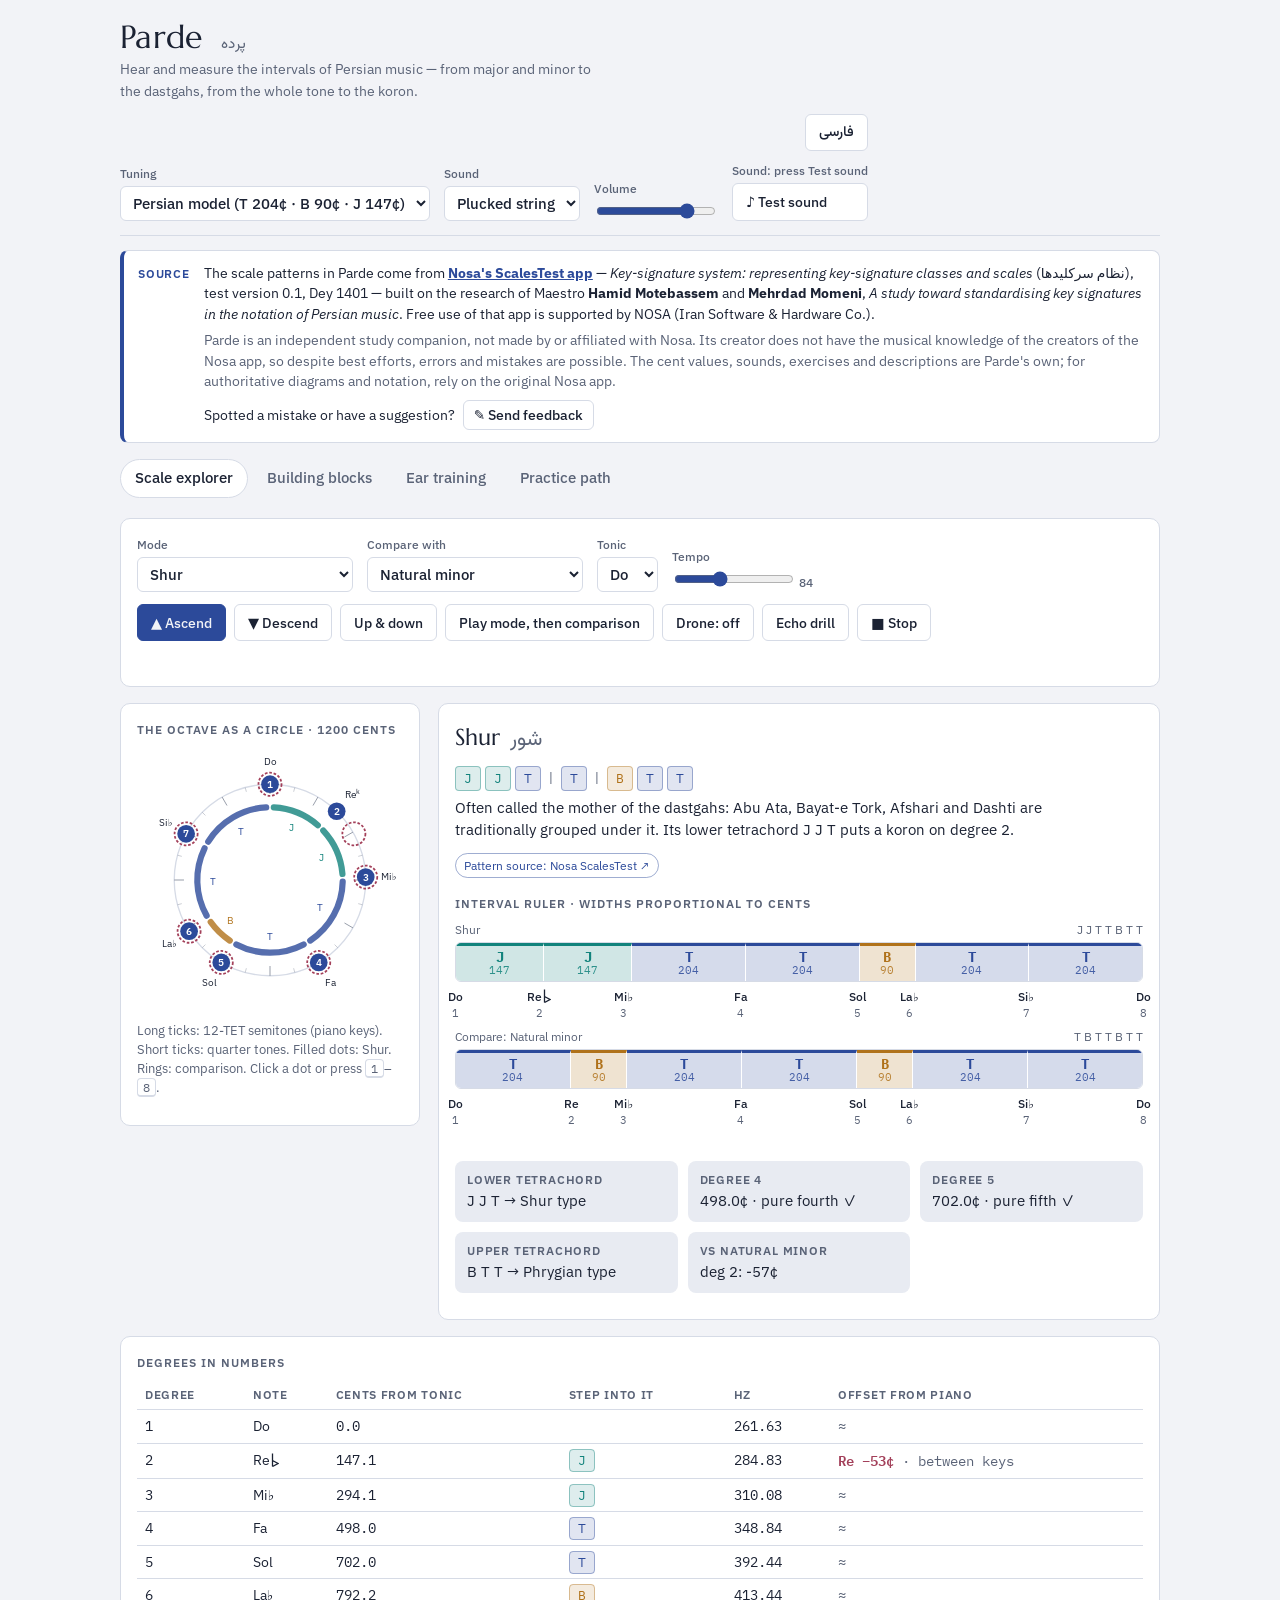
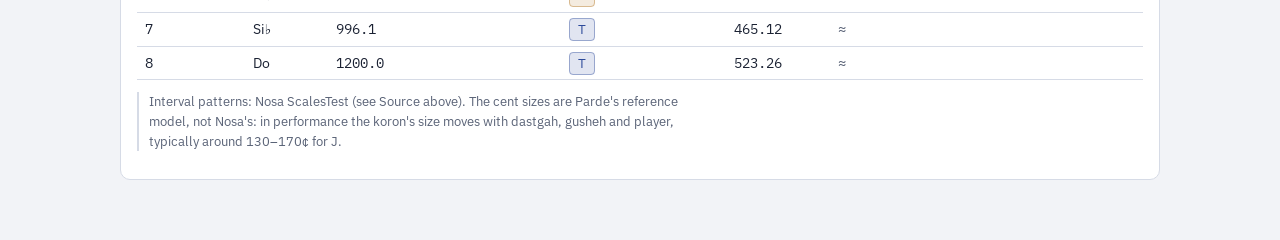
==== index.html @ ee7dc76a "Add files via upload first commit" ====
<!doctype html>
<html lang="en">
<head>
<meta charset="utf-8">
<meta name="viewport" content="width=device-width, initial-scale=1, viewport-fit=cover">
<title>Parde</title>
<meta name="description" content="Parde (پرده) — hear and measure the intervals of Persian music. Scale patterns after Nosa's ScalesTest app (music.nosa.com/ScalesTest), based on the research of Maestro Hamid Motebassem and Mehrdad Momeni.">
<link rel="icon" href="data:image/svg+xml,%3Csvg xmlns='http://www.w3.org/2000/svg' viewBox='0 0 32 32'%3E%3Crect width='32' height='32' rx='7' fill='%232c4a9a'/%3E%3Cpath d='M9 7v18M9 15l12 5-12 5' fill='none' stroke='white' stroke-width='2.4' stroke-linejoin='round'/%3E%3C/svg%3E">
<link rel="preconnect" href="https://fonts.googleapis.com">
<link rel="stylesheet" href="https://fonts.googleapis.com/css2?family=Marcellus&family=IBM+Plex+Sans:wght@400;500;600&family=IBM+Plex+Mono:wght@400;500&family=Vazirmatn:wght@400;600&display=swap">
<style>
:root{color-scheme:light;padding-top:env(safe-area-inset-top,0px);padding-bottom:env(safe-area-inset-bottom,0px)}
body{margin:0}
img{max-width:100%}
[hidden]{display:none!important}
</style>
</head>
<body>
<style>
:root{
  --bg:#f2f3f7; --surface:#ffffff; --sunk:#e8ebf2; --ink:#1b2233; --muted:#5a6377; --line:#d6dbe6;
  --T:#2c4a9a; --B:#b0721a; --J:#12837c; --S:#a3405a; --H:#6a4a9c;
  --accent:#2c4a9a; --good:#1f7a4a; --bad:#b3382f;
  --tint:.14;
  --display:"Marcellus", "Palatino Linotype", Georgia, serif;
  --body:"IBM Plex Sans", system-ui, -apple-system, "Segoe UI", sans-serif;
  --mono:"IBM Plex Mono", ui-monospace, Menlo, monospace;
  --fa:"Vazirmatn", "Geeza Pro", Tahoma, sans-serif;
}
@media (prefers-color-scheme: dark){
  :root:not([data-theme="light"]){
    color-scheme:dark;
    --bg:#0e121a; --surface:#161b26; --sunk:#1d2330; --ink:#e6e9f0; --muted:#98a1b4; --line:#2a3142;
    --T:#8ca6f2; --B:#e3aa4f; --J:#4cc4b9; --S:#e7849c; --H:#b095e6;
    --accent:#8ca6f2; --good:#5fc98c; --bad:#ef7a70; --tint:.2;
  }
}
:root[data-theme="dark"]{
  color-scheme:dark;
  --bg:#0e121a; --surface:#161b26; --sunk:#1d2330; --ink:#e6e9f0; --muted:#98a1b4; --line:#2a3142;
  --T:#8ca6f2; --B:#e3aa4f; --J:#4cc4b9; --S:#e7849c; --H:#b095e6;
  --accent:#8ca6f2; --good:#5fc98c; --bad:#ef7a70; --tint:.2;
}
*{box-sizing:border-box}
body{background:var(--bg);color:var(--ink);font-family:var(--body);font-size:15px;line-height:1.5}
.wrap{max-width:1080px;margin:0 auto;padding-inline:20px;padding-block:20px 60px}
header.top{display:flex;flex-wrap:wrap;align-items:flex-end;justify-content:space-between;gap:12px;padding-bottom:14px;border-bottom:1px solid var(--line)}
.brand h1{font-family:var(--display);font-weight:400;font-size:2rem;margin:0;letter-spacing:.01em;line-height:1.1}
.brand .fa{font-family:var(--fa);color:var(--muted);font-size:.95rem;margin-inline-start:.5rem}
.brand p{margin:.2rem 0 0;color:var(--muted);font-size:.9rem;max-width:60ch}
nav.tabs{display:flex;flex-wrap:wrap;gap:4px;margin-top:16px}
nav.tabs button{font:inherit;font-weight:500;background:none;border:1px solid transparent;color:var(--muted);padding:7px 14px;border-radius:999px;cursor:pointer}
nav.tabs button[aria-selected="true"]{background:var(--surface);border-color:var(--line);color:var(--ink)}
nav.tabs button:hover{color:var(--ink)}
button:focus-visible,select:focus-visible,input:focus-visible{outline:2px solid var(--accent);outline-offset:2px}
section.panel{margin-top:20px}
h2{font-family:var(--display);font-weight:400;font-size:1.45rem;margin:0 0 .3rem;text-wrap:balance}
h3{font-size:.78rem;text-transform:uppercase;letter-spacing:.08em;color:var(--muted);margin:0 0 .5rem;font-weight:600}
p{margin:.3rem 0 .7rem;max-width:68ch}
.muted{color:var(--muted)}
.box{background:var(--surface);border:1px solid var(--line);border-radius:10px;padding:16px}
.controls{display:flex;flex-wrap:wrap;gap:10px 14px;align-items:flex-end}
.field{display:flex;flex-direction:column;gap:3px;font-size:.78rem;color:var(--muted);font-weight:500}
select,input[type=number]{font:inherit;font-size:.92rem;color:var(--ink);background:var(--surface);border:1px solid var(--line);border-radius:6px;padding:6px 8px;min-width:0}
input[type=range]{accent-color:var(--accent);width:120px}
.btn{font:inherit;font-size:.9rem;font-weight:500;padding:7px 13px;border-radius:6px;border:1px solid var(--line);background:var(--surface);color:var(--ink);cursor:pointer;display:inline-flex;align-items:center;gap:6px}
.btn:hover{border-color:var(--accent)}
.btn.primary{background:var(--accent);border-color:var(--accent);color:var(--bg)}
.btn.on{background:var(--sunk);border-color:var(--accent)}
.btnrow{display:flex;flex-wrap:wrap;gap:8px}
.grid2{display:grid;grid-template-columns:minmax(0,300px) minmax(0,1fr);gap:18px;align-items:start}
@media (max-width:760px){.grid2{grid-template-columns:1fr}}
.mode-title{display:flex;flex-wrap:wrap;align-items:baseline;gap:10px}
.mode-title .fa{font-family:var(--fa);font-size:1.3rem;color:var(--muted)}
.chips{display:flex;flex-wrap:wrap;gap:4px;margin:6px 0}
.chip{font-family:var(--mono);font-size:.8rem;padding:2px 8px;border-radius:4px;color:var(--c);background:color-mix(in srgb,var(--c) calc(var(--tint)*100%),transparent);border:1px solid color-mix(in srgb,var(--c) 40%,transparent)}
.chip.sep{--c:var(--muted);background:none;border:none;padding:2px 2px}
/* ruler */
.ruler{position:relative;margin:8px 0 46px}
.ruler .lab{font-size:.75rem;color:var(--muted);margin-bottom:3px;display:flex;justify-content:space-between;gap:8px}
.ruler .bar{display:flex;height:40px;border-radius:6px;overflow:hidden;border:1px solid var(--line)}
.seg{--c:var(--T);display:flex;flex-direction:column;align-items:center;justify-content:center;border-right:1px solid var(--surface);background:color-mix(in srgb,var(--c) calc(var(--tint)*100% + 6%),var(--surface));color:var(--c);cursor:pointer;min-width:0;font-family:var(--mono);line-height:1.1;border-top:3px solid var(--c)}
.seg:last-child{border-right:none}
.seg b{font-size:.85rem}
.seg small{font-size:.66rem;opacity:.85}
.seg:hover{filter:brightness(1.08)}
.ticks{position:absolute;left:0;right:0;top:0;height:40px}
.tick{position:absolute;top:0;transform:translateX(-50%);text-align:center;font-size:.72rem;white-space:nowrap;cursor:pointer}
.tick .n{font-family:var(--mono);color:var(--muted);font-size:.68rem;display:block}
.tick .nm{font-weight:500}
.tick.hot .nm{color:var(--accent)}
.diffmark{position:absolute;top:-4px;height:calc(100% + 8px);border-left:2px dashed var(--S)}
/* wheel */
svg.wheel{width:100%;max-width:300px;height:auto;display:block;margin:auto}
svg.wheel text{font-family:var(--body)}
.dot{cursor:pointer}
.dot.hot circle{stroke:var(--ink);stroke-width:3}
/* table */
.tbl{overflow-x:auto}
table{border-collapse:collapse;width:100%;font-size:.86rem}
th,td{text-align:left;padding:6px 8px;border-bottom:1px solid var(--line);white-space:nowrap}
th{font-size:.72rem;text-transform:uppercase;letter-spacing:.06em;color:var(--muted);font-weight:600}
td.num{font-family:var(--mono);font-variant-numeric:tabular-nums}
.dev-big{color:var(--S);font-weight:600}
.acc{display:inline-block;vertical-align:-2px;margin-left:1px}
.facts{display:grid;grid-template-columns:repeat(auto-fit,minmax(170px,1fr));gap:10px;margin:10px 0}
.fact{background:var(--sunk);border-radius:8px;padding:10px 12px}
.fact .k{font-size:.72rem;text-transform:uppercase;letter-spacing:.07em;color:var(--muted);font-weight:600}
.fact .v{font-size:.92rem;margin-top:2px}
.note{font-size:.82rem;color:var(--muted);border-left:2px solid var(--line);padding-left:10px;margin-top:12px}
.stack{display:flex;flex-direction:column;gap:16px}
/* intervals */
.ivgrid{display:grid;grid-template-columns:repeat(auto-fit,minmax(190px,1fr));gap:12px}
.iv{--c:var(--T);background:var(--surface);border:1px solid var(--line);border-top:4px solid var(--c);border-radius:8px;padding:12px 14px;display:flex;flex-direction:column;gap:4px}
.iv .sym{font-family:var(--display);font-size:2rem;color:var(--c);line-height:1}
.iv .nm{font-weight:600}
.iv .fa{font-family:var(--fa);color:var(--muted)}
.iv .num{font-family:var(--mono);font-size:.82rem;color:var(--muted)}
.formula{font-family:var(--mono);background:var(--sunk);padding:10px 12px;border-radius:6px;overflow-x:auto;font-size:.88rem}
/* quiz */
.qtypes{display:flex;flex-wrap:wrap;gap:6px}
.qarea{margin-top:14px;display:flex;flex-direction:column;gap:12px}
.answers{display:flex;flex-wrap:wrap;gap:8px}
.answers .btn{min-width:88px;justify-content:center}
.answers .btn.right{background:color-mix(in srgb,var(--good) 20%,var(--surface));border-color:var(--good)}
.answers .btn.wrong{background:color-mix(in srgb,var(--bad) 18%,var(--surface));border-color:var(--bad)}
.fb{min-height:1.5em;font-weight:500}
.fb.good{color:var(--good)} .fb.bad{color:var(--bad)}
.score{display:flex;gap:18px;font-family:var(--mono);font-size:.85rem;color:var(--muted);flex-wrap:wrap}
.score b{color:var(--ink)}
.turn{font-weight:600;color:var(--accent)}
@keyframes pulse{0%,100%{opacity:1}50%{opacity:.35}}
.turn.live{animation:pulse 1s infinite}
@media (prefers-reduced-motion:reduce){.turn.live{animation:none}}
/* plan */
.stage{display:grid;grid-template-columns:auto 1fr;gap:12px;padding:14px 0;border-bottom:1px solid var(--line)}
.stage:last-child{border-bottom:none}
.stage .no{font-family:var(--display);font-size:1.6rem;color:var(--accent);width:2ch;text-align:center}
.stage h4{margin:0 0 4px;font-size:1rem}
.stage ul{margin:4px 0 0;padding-left:18px}
.stage li{margin:2px 0}
label.chk{display:flex;gap:8px;align-items:flex-start;cursor:pointer}
label.chk input{margin-top:4px;accent-color:var(--accent)}
.routine{display:grid;grid-template-columns:repeat(auto-fit,minmax(200px,1fr));gap:10px}
.rstep{background:var(--sunk);border-radius:8px;padding:12px}
.rstep .t{font-family:var(--mono);font-size:.8rem;color:var(--accent)}
#aStat[data-s="live"]{color:var(--good)}#aStat[data-s="blocked"]{color:var(--bad)}
kbd{font-family:var(--mono);font-size:.78rem;border:1px solid var(--line);border-bottom-width:2px;border-radius:4px;padding:0 5px;background:var(--surface)}
/* bilingual + credit */
.wrap[dir="rtl"]{font-family:var(--fa)}
.wrap[dir="rtl"] *{letter-spacing:0 !important}
.wrap[dir="rtl"] h1,.wrap[dir="rtl"] h2,.wrap[dir="rtl"] .stage .no{font-family:var(--fa);font-weight:600}
.wrap[dir="rtl"] h3,.wrap[dir="rtl"] th,.wrap[dir="rtl"] .fact .k{text-transform:none;font-size:.85rem}
.ltr{direction:ltr;unicode-bidi:isolate}
.wrap[dir="rtl"] .score,.wrap[dir="rtl"] .rstep .t{font-family:var(--fa)}
th,td{text-align:start}
.note{border-left:none;border-inline-start:2px solid var(--line);padding-left:0;padding-inline-start:10px}
.topright{display:flex;flex-direction:column;align-items:flex-end;gap:10px}
.wrap[dir="rtl"] .topright{align-items:flex-start}
.langbtn{font-family:var(--fa)}
.wrap[dir="rtl"] .langbtn{font-family:var(--body)}
a{color:var(--accent)}
.credit{margin-top:14px;display:grid;grid-template-columns:auto 1fr;gap:4px 14px;align-items:start;background:var(--surface);border:1px solid var(--line);border-inline-start:4px solid var(--accent);border-radius:8px;padding:12px 14px;font-size:.86rem}
.credit .lbl{font-size:.72rem;font-weight:600;text-transform:uppercase;letter-spacing:.07em;color:var(--accent);padding-top:2px}
.credit p{margin:0 0 .35rem;max-width:none}
.credit p:last-child{margin-bottom:0}
@media (max-width:600px){.credit{grid-template-columns:1fr}}
.fbrow{display:flex;flex-wrap:wrap;align-items:center;gap:8px;margin-top:.5rem!important}
.fbrow .btn{padding:4px 10px;font-size:.85rem}
.srcbadge{display:inline-flex;gap:6px;align-items:center;font-size:.78rem;padding:2px 8px;border-radius:999px;border:1px solid var(--line);color:var(--muted);text-decoration:none}
a.srcbadge{color:var(--accent);border-color:color-mix(in srgb,var(--accent) 45%,transparent)}
</style>

<div class="wrap" id="app" dir="ltr" lang="en">
  <header class="top">
    <div class="brand">
      <h1 id="h1"></h1>
      <p data-i18n="sub"></p>
    </div>
    <div class="topright">
      <button class="btn langbtn" id="langBtn" type="button"></button>
      <div class="controls" aria-label="Sound settings">
        <label class="field"><span data-i18n="tuning"></span>
          <select id="tuning"><option value="pyth" data-i18n="tun_pyth"></option><option value="q" data-i18n="tun_q"></option></select>
        </label>
        <label class="field"><span data-i18n="sound"></span>
          <select id="timbre"><option value="pluck" data-i18n="pluck"></option><option value="sine" data-i18n="sine"></option></select>
        </label>
        <label class="field"><span data-i18n="volume"></span> <input type="range" id="vol" min="0" max="1" step="0.05" value="0.8"></label>
        <div class="field"><span id="aStat" data-s="unknown"></span><button class="btn" id="aTest" data-i18n="test"></button></div>
      </div>
    </div>
  </header>

  <aside class="credit" id="credit" aria-labelledby="creditLbl">
    <div class="lbl" id="creditLbl" data-i18n="credit_lbl"></div>
    <div data-i18n="credit_body"></div>
  </aside>

  <nav class="tabs" role="tablist">
    <button role="tab" data-tab="explore" aria-selected="true" data-i18n="tab_explore"></button>
    <button role="tab" data-tab="intervals" aria-selected="false" data-i18n="tab_intervals"></button>
    <button role="tab" data-tab="ear" aria-selected="false" data-i18n="tab_ear"></button>
    <button role="tab" data-tab="plan" aria-selected="false" data-i18n="tab_plan"></button>
  </nav>

  <!-- EXPLORER -->
  <section class="panel" id="tab-explore">
    <div class="box">
      <div class="controls">
        <label class="field"><span data-i18n="mode"></span> <select id="mode"></select></label>
        <label class="field"><span data-i18n="cmp"></span> <select id="cmp"></select></label>
        <label class="field"><span data-i18n="tonic"></span> <select id="tonic"></select></label>
        <label class="field"><span data-i18n="tempo"></span> <span><input type="range" id="bpm" min="40" max="160" value="84"> <span id="bpmv" class="muted">84</span></span></label>
      </div>
      <div class="btnrow" style="margin-top:12px">
        <button class="btn primary" id="pUp" data-i18n="up"></button>
        <button class="btn" id="pDown" data-i18n="down"></button>
        <button class="btn" id="pBoth" data-i18n="both"></button>
        <button class="btn" id="pCmp" data-i18n="pcmp"></button>
        <button class="btn" id="pDrone" aria-pressed="false"></button>
        <button class="btn" id="pEcho" data-i18n="echo"></button>
        <button class="btn" id="pStop" data-i18n="stop"></button>
      </div>
      <div id="echoStatus" class="muted" style="margin-top:8px;min-height:1.4em"></div>
    </div>

    <div class="grid2" style="margin-top:16px">
      <div class="box">
        <h3 data-i18n="wheel_h"></h3>
        <div id="wheel" class="ltr"></div>
        <p class="muted" style="font-size:.8rem;margin-top:8px" id="wheelNote"></p>
      </div>
      <div class="box stack">
        <div>
          <div class="mode-title"><h2 id="mName"></h2><span class="fa" id="mFa"></span></div>
          <div class="chips ltr" id="mChips"></div>
          <p id="mDesc"></p>
          <div id="mSrc"></div>
        </div>
        <div>
          <h3 data-i18n="ruler_h"></h3>
          <div id="rulers" class="ltr"></div>
        </div>
        <div class="facts" id="facts"></div>
      </div>
    </div>

    <div class="box" style="margin-top:16px">
      <h3 data-i18n="deg_h"></h3>
      <div class="tbl"><table id="dtable"></table></div>
      <p class="note" data-i18n="model_note"></p>
    </div>
  </section>

  <!-- INTERVALS -->
  <section class="panel" id="tab-intervals" hidden>
    <div class="stack">
      <div class="box">
        <h2 data-i18n="iv_h2"></h2>
        <p data-i18n="iv_p"></p>
        <div class="ivgrid" id="ivgrid"></div>
      </div>
      <div class="box">
        <h2 data-i18n="cents_h2"></h2>
        <p data-i18n="cents_p"></p>
        <div class="formula ltr">cents = 1200 · log₂(f₂ / f₁)&nbsp;&nbsp;&nbsp;&nbsp;e.g. 9/8 → 1200·log₂(1.125) = 203.9¢</div>
        <div class="controls" style="margin-top:12px">
          <label class="field">f₁ (Hz) <input type="number" id="f1" value="261.63" step="0.01" style="width:110px"></label>
          <label class="field">f₂ (Hz) <input type="number" id="f2" value="285" step="0.01" style="width:110px"></label>
          <button class="btn" id="fPlay" data-i18n="playboth"></button>
          <div class="field"><span data-i18n="result"></span> <span id="fRes" style="font-family:var(--mono);color:var(--ink);font-size:.95rem"></span></div>
        </div>
        <p class="note" data-i18n="beats_note"></p>
      </div>
      <div class="box">
        <h2 data-i18n="mm_h2"></h2>
        <p data-i18n="mm_p"></p>
        <div id="mmRulers" class="ltr"></div>
        <div class="btnrow"><button class="btn" data-play="major" data-i18n="play_major"></button><button class="btn" data-play="minor" data-i18n="play_minor"></button><button class="btn" data-play="shur" data-i18n="play_shur"></button></div>
        <p class="note" data-i18n="mm_note"></p>
      </div>
    </div>
  </section>

  <!-- EAR -->
  <section class="panel" id="tab-ear" hidden>
    <div class="box">
      <h2 data-i18n="ear_h2"></h2>
      <p class="muted" data-i18n="ear_p"></p>
      <div class="qtypes" id="qtypes"></div>
      <div class="controls" style="margin-top:12px">
        <label class="field"><span data-i18n="level"></span> <select id="qlevel"></select></label>
        <label class="field"><span data-i18n="playas"></span> <select id="qhow"><option value="mel" data-i18n="mel"></option><option value="harm" data-i18n="harm"></option></select></label>
      </div>
      <div class="qarea">
        <div id="qprompt" style="font-weight:500"></div>
        <div class="btnrow"><button class="btn" id="qReplay" data-i18n="replay"></button><button class="btn" id="qRef" data-i18n="hear"></button><button class="btn primary" id="qNext" data-i18n="next"></button></div>
        <div class="answers" id="qans"></div>
        <div class="fb" id="qfb"></div>
        <div class="score" id="qscore"></div>
      </div>
    </div>
  </section>

  <!-- PLAN -->
  <section class="panel" id="tab-plan" hidden>
    <div class="stack">
      <div class="box">
        <h2 data-i18n="daily_h2"></h2>
        <div class="routine">
          <div class="rstep"><div class="t" data-i18n="r1t"></div><span data-i18n="r1"></span></div>
          <div class="rstep"><div class="t" data-i18n="r2t"></div><span data-i18n="r2"></span></div>
          <div class="rstep"><div class="t" data-i18n="r3t"></div><span data-i18n="r3"></span></div>
          <div class="rstep"><div class="t" data-i18n="r4t"></div><span data-i18n="r4"></span></div>
        </div>
      </div>
      <div class="box">
        <h2 data-i18n="path_h2"></h2>
        <p class="muted" data-i18n="path_p"></p>
        <div id="stages"></div>
      </div>
    </div>
  </section>
</div>
<script>
(()=>{
const $=s=>document.querySelector(s), $$=s=>[...document.querySelectorAll(s)];
const store={get(k,d){try{const v=localStorage.getItem('dlab-'+k);return v==null?d:JSON.parse(v)}catch(e){return d}},set(k,v){try{localStorage.setItem('dlab-'+k,JSON.stringify(v))}catch(e){}}};
const NOSA='https://music.nosa.com/ScalesTest/';

/* ---------- text (English / فارسی) ---------- */
const TX={
en:{
 h1:'Parde <span class="fa">پرده</span>',
 sub:'Hear and measure the intervals of Persian music — from major and minor to the dastgahs, from the whole tone to the koron.',
 lang:'فارسی',
 tuning:'Tuning',tun_pyth:'Persian model (T 204¢ · B 90¢ · J 147¢)',tun_q:'Vaziri 24-TET (T 200 · B 100 · J 150)',
 sound:'Sound',pluck:'Plucked string',sine:'Pure tone',volume:'Volume',test:'♪ Test sound',
 st_live:'Sound ready',st_file:'Sound: compatibility mode',st_unknown:'Sound: press Test sound',st_blocked:'Sound blocked by the browser',
 drone_on:'Drone: on',drone_off:'Drone: off',
 credit_lbl:'Source',
 credit_body:`<p>The scale patterns in Parde come from <a href="${NOSA}" target="_blank" rel="noopener"><b>Nosa's ScalesTest app</b></a> — <i>Key-signature system: representing key-signature classes and scales</i> (<span class="fa" lang="fa">نظام سرکلیدها</span>), test version 0.1, Dey 1401 — built on the research of Maestro <b>Hamid Motebassem</b> and <b>Mehrdad Momeni</b>, <i>A study toward standardising key signatures in the notation of Persian music</i>. Free use of that app is supported by NOSA (Iran Software &amp; Hardware Co.).</p><p class="muted">Parde is an independent study companion, not made by or affiliated with Nosa. Its creator does not have the musical knowledge of the creators of the Nosa app, so despite best efforts, errors and mistakes are possible. The cent values, sounds, exercises and descriptions are Parde's own; for authoritative diagrams and notation, rely on the original Nosa app.</p><p class="fbrow">Spotted a mistake or have a suggestion? <button class="btn" id="fbBtn" type="button">✎ Send feedback</button> <span class="muted" id="fbMsg" role="status"></span></p>`,
 tab_explore:'Scale explorer',tab_intervals:'Building blocks',tab_ear:'Ear training',tab_plan:'Practice path',
 mode:'Mode',cmp:'Compare with',tonic:'Tonic',tempo:'Tempo',
 up:'▲ Ascend',down:'▼ Descend',both:'Up &amp; down',pcmp:'Play mode, then comparison',echo:'Echo drill',stop:'■ Stop',
 none:'— none —',g_Western:'Western',g_Dastgah:'Dastgah','g_Avaz & gusheh':'Avaz & gusheh',
 wheel_h:'The octave as a circle · 1200 cents',
 wheel_note:'Long ticks: 12-TET semitones (piano keys). Short ticks: quarter tones. Filled dots: {m}. Rings: comparison. Click a dot or press <kbd>1</kbd>–<kbd>8</kbd>.',
 ruler_h:'Interval ruler · widths proportional to cents',deg_h:'Degrees in numbers',
 model_note:'Interval patterns: Nosa ScalesTest (see Source above). The cent sizes are Parde\'s reference model, not Nosa\'s: in performance the koron\'s size moves with dastgah, gusheh and player, typically around 130–170¢ for J.',
 src_nosa:'Pattern source: Nosa ScalesTest ↗',src_lab:'Pattern: standard Western theory — not listed in the Nosa app',
 f_lower:'Lower tetrachord',f_deg4:'Degree 4',f_deg5:'Degree 5',f_upper:'Upper tetrachord',f_upperpart:'Upper part',
 type:'type',notpure4:'not a pure fourth',pure4:'pure fourth ✓',pure5:'pure fifth ✓',from4:'¢ from a pure fourth',from5:'¢ from a pure fifth',deg58:'(degrees 5–8)',
 vs:'vs',deg:'deg',identical:'identical pitches',compare:'Compare: ',
 th:['Degree','Note','Cents from tonic','Step into it','Hz','Offset from piano'],between:'between keys',near:'≈ on a piano key (within 10¢)',
 echo_listen:'Phrase {n}/8 · <span class="muted">listen…</span>',echo_turn:'Phrase {n}/8 · <span class="turn live">your turn — play it back</span> <span class="muted">(answer: {a})</span>',echo_done:'Echo drill finished — 8 phrases. Run it again or change mode.',
 iv_h2:'Every scale here is built from five step sizes',
 iv_p:'Western theory names only two steps — whole (T) and half (B). Persian theory adds the neutral step <b>J</b> (mojannab), the one you hear at a koron, and its complement <b>S</b>. Learn to hear these five and every scale in the explorer becomes a readable sentence. The letters follow the Nosa app.',
 play:'Play',vsT:'vs T',qt:'24-TET: {n} quarter tones',
 cents_h2:'Why cents?',cents_p:'Pitch perception is logarithmic: every octave doubles frequency. The cent turns ratios into additive numbers — 1200 per octave — so a scale is just a list of step sizes that sums to 1200.',
 playboth:'Play both',result:'Result',calc:'{c}¢ · beats {b}/s · nearest step {k}',
 beats_note:'Tuning tip for the setar: when two pitches are close, you hear beats at |f₁ − f₂| per second. Play a note against the drone and adjust until the beating slows to nothing.',
 mm_h2:'Major and minor, written in steps',
 mm_p:'A scale of 7 steps splits naturally into two <b>tetrachords</b> (four notes spanning a perfect fourth, 498¢) joined by a whole tone. Persian theory calls the tetrachord a <i>dang</i>. Change which small steps fill the fourth and you change the mode.',
 play_major:'Play major',play_minor:'Play natural minor',play_shur:'Play Shur',
 mm_note:'Notice: natural minor and Shur share every note except degree 2, which Shur lowers by about 57¢ to a koron.',
 ear_h2:'Ear training',ear_p:'Each question plays automatically. Replay as often as you like — the goal is recognition, not speed.',
 level:'Level',playas:'Play as',mel:'Melodic (one after the other)',harm:'Melodic, then together',
 replay:'↻ Replay',hear:'Hear the choices',next:'Next question',
 fb_ok:'Correct.',fb_no:'Not quite — it was {x}. Replay to hear it again.',
 sc_all:'Overall',sc_20:'Last 20',sc_ready:' · ready for next level',sc_streak:'Streak',sc_best:'best',on:'on',
 daily_h2:'Daily 20 minutes',
 r1t:'0–3 min · Tune in',r1:'Explorer → drone on. Play the tonic on setar against the drone until the beating disappears. Then the fifth.',
 r2t:'3–8 min · Walk the scale',r2:'Play the current stage\'s scale up and down with the app, then alone. Sing it once, on degree numbers.',
 r3t:'8–15 min · Ear drill',r3:'Ear-training tab at your stage\'s exercise. Stop at 20 questions; note your score.',
 r4t:'15–20 min · Echo',r4:'Echo drill: the app plays a 4-note phrase, you answer it on the setar in the gap. The answer appears after each phrase.',
 fb_signin:'Feedback uses claude.ai comments — sign in to claude.ai to leave one.',fb_open:'Write your note in the comment box and post it.',fb_gh:'Opened GitHub in a new tab — a free GitHub account is needed to post.',
 path_h2:'The path',path_p:'Move on when you score 85% or more over 20 questions, two days in a row. Ticks are saved in this browser.'
},
fa:{
 h1:'پرده <span class="fa" lang="en" dir="ltr">Parde</span>',
 sub:'شنیدن و سنجیدن فواصل موسیقی ایرانی — از ماژور و مینور تا دستگاه‌ها، از پرده تا کُرُن.',
 lang:'English',
 tuning:'سیستم فواصل',tun_pyth:'مدل ایرانی (T 204¢ · B 90¢ · J 147¢)',tun_q:'۲۴ ربع‌پرده‌ی وزیری (T 200 · B 100 · J 150)',
 sound:'صدا',pluck:'سیم زخمه‌ای',sine:'صدای سینوسی',volume:'حجم صدا',test:'♪ آزمایش صدا',
 st_live:'صدا آماده است',st_file:'صدا: حالت سازگاری',st_unknown:'صدا: «آزمایش صدا» را بزنید',st_blocked:'مرورگر صدا را مسدود کرده است',
 drone_on:'واخوان: روشن',drone_off:'واخوان: خاموش',
 credit_lbl:'منبع',
 credit_body:`<p>الگوهای گام در «پرده» از <a href="${NOSA}" target="_blank" rel="noopener"><b>نرم‌افزار ScalesTest نوسا</b></a> گرفته شده است — «نظام سرکلیدها: بازنمایی کلاس‌های سرکلید و اشل‌ها»، نسخه‌ی آزمایشی ۰٫۱، دی ماه ۱۴۰۱ — بر اساس پژوهش استاد <b>حمید متبسم</b> و <b>مهرداد مومنی</b>، «پژوهشی برای تثبیت سرکلیدها در نگارش موسیقی ایرانی». استفاده‌ی آزاد از آن نرم‌افزار با پشتیبانی شرکت نرم‌افزار و سخت‌افزار ایران (نوسا) میسر شده است.</p><p class="muted">«پرده» یک ابزار آموزشی مستقل است و ساخته‌ی نوسا نیست و وابستگی به آن ندارد. سازنده‌ی این ابزار دانش موسیقایی پدیدآورندگان نرم‌افزار نوسا را ندارد؛ بنابراین با وجود همه‌ی تلاش‌ها، خطا و اشتباه ممکن است. مقادیر سنت، صداها، تمرین‌ها و توضیحات از خود این ابزار است؛ برای نمودارها و نگارش معتبر، به نرم‌افزار اصلی نوسا مراجعه کنید.</p><p class="fbrow">اشتباهی دیدید یا پیشنهادی دارید؟ <button class="btn" id="fbBtn" type="button">✎ ارسال بازخورد</button> <span class="muted" id="fbMsg" role="status"></span></p>`,
 tab_explore:'کاوشگر گام',tab_intervals:'فواصل پایه',tab_ear:'تربیت شنوایی',tab_plan:'مسیر تمرین',
 mode:'گام / مُد',cmp:'مقایسه با',tonic:'نت پایه',tempo:'سرعت',
 up:'▲ بالارونده',down:'▼ پایین‌رونده',both:'بالا و پایین',pcmp:'پخش گام، سپس گام مقایسه',echo:'تمرین پژواک',stop:'■ توقف',
 none:'— هیچ —',g_Western:'غربی',g_Dastgah:'دستگاه','g_Avaz & gusheh':'آواز و گوشه',
 wheel_h:'اکتاو به شکل دایره · ۱۲۰۰ سنت',
 wheel_note:'خط‌های بلند: نیم‌پرده‌های تعدیل‌شده (کلیدهای پیانو). خط‌های کوتاه: ربع‌پرده‌ها. دایره‌های پر: {m}. حلقه‌ها: گام مقایسه. روی یک نقطه بزنید یا کلید <kbd>1</kbd> تا <kbd>8</kbd> را فشار دهید.',
 ruler_h:'خط‌کش فواصل · پهنا متناسب با سنت',deg_h:'درجه‌ها به عدد',
 model_note:'الگوهای فاصله‌ای: ScalesTest نوسا (بخش «منبع» را در بالا ببینید). اندازه‌های سنت مدل مرجع همین ابزارند، نه نوسا: در اجرا اندازه‌ی کُرُن با دستگاه، گوشه و نوازنده تغییر می‌کند؛ برای J معمولاً حدود ۱۳۰ تا ۱۷۰ سنت.',
 src_nosa:'منبع الگو: ScalesTest نوسا ↗',src_lab:'الگو: نظریه‌ی استاندارد غربی — در نرم‌افزار نوسا نیامده',
 f_lower:'دانگ پایین',f_deg4:'درجه‌ی ۴',f_deg5:'درجه‌ی ۵',f_upper:'دانگ بالا',f_upperpart:'بخش بالا',
 type:'',notpure4:'چهارم درست نیست',pure4:'چهارم درست ✓',pure5:'پنجم درست ✓',from4:' سنت فاصله با چهارم درست',from5:' سنت فاصله با پنجم درست',deg58:'(درجه‌های ۵ تا ۸)',
 vs:'در برابر',deg:'درجه‌ی',identical:'نت‌ها یکسان‌اند',compare:'مقایسه: ',
 th:['درجه','نت','سنت از نت پایه','فاصله‌ی ورودی','هرتز','فاصله تا کلید پیانو'],between:'بین کلیدها',near:'≈ روی کلید پیانو (کمتر از ۱۰ سنت)',
 echo_listen:'جمله‌ی {n} از ۸ · <span class="muted">گوش دهید…</span>',echo_turn:'جمله‌ی {n} از ۸ · <span class="turn live">نوبت شماست — آن را بنوازید</span> <span class="muted">(پاسخ: <bdi dir="ltr">{a}</bdi>)</span>',echo_done:'تمرین پژواک تمام شد — ۸ جمله. دوباره اجرا کنید یا گام را عوض کنید.',
 iv_h2:'همه‌ی گام‌های اینجا از پنج اندازه‌ی فاصله ساخته می‌شوند',
 iv_p:'نظریه‌ی غربی فقط دو فاصله را نام می‌برد — پرده (T) و نیم‌پرده (B). نظریه‌ی ایرانی فاصله‌ی میانه‌ی <b>J</b> (مجنب) را می‌افزاید، همان که در کُرُن می‌شنوید، و مکمل آن <b>S</b> را. این پنج فاصله را بشناسید تا هر گام در کاوشگر مانند جمله‌ای خوانا شود. حروف مطابق نرم‌افزار نوسا است.',
 play:'پخش',vsT:'در برابر T',qt:'۲۴ قسمتی: {n} ربع‌پرده',
 cents_h2:'چرا سنت؟',cents_p:'درک زیر و بمی لگاریتمی است: هر اکتاو فرکانس را دو برابر می‌کند. سنت نسبت‌ها را به عددهای جمع‌پذیر تبدیل می‌کند — ۱۲۰۰ در هر اکتاو — پس هر گام فهرستی از اندازه‌ی فواصل است که جمعشان ۱۲۰۰ می‌شود.',
 playboth:'پخش هر دو',result:'نتیجه',calc:'{c} سنت · ضربان {b} در ثانیه · نزدیک‌ترین فاصله {k}',
 beats_note:'نکته‌ی کوک سه‌تار: وقتی دو صدا نزدیک به هم‌اند، ضربان‌هایی با بسامد |f₁ − f₂| در ثانیه می‌شنوید. نتی را همراه واخوان بزنید و آن‌قدر تنظیم کنید تا ضربان از بین برود.',
 mm_h2:'ماژور و مینور، به زبان فاصله‌ها',
 mm_p:'گامی هفت‌فاصله‌ای به‌طور طبیعی به دو <b>دانگ</b> (چهار نت در فاصله‌ی چهارم درست، ۴۹۸ سنت) تقسیم می‌شود که با یک پرده به هم وصل‌اند. با تغییر فواصل کوچکی که چهارم را پر می‌کنند، مُد عوض می‌شود.',
 play_major:'پخش ماژور',play_minor:'پخش مینور طبیعی',play_shur:'پخش شور',
 mm_note:'دقت کنید: مینور طبیعی و شور در همه‌ی نت‌ها جز درجه‌ی دوم مشترک‌اند؛ شور آن را حدود ۵۷ سنت پایین می‌آورد و کُرُن می‌کند.',
 ear_h2:'تربیت شنوایی',ear_p:'هر سؤال خودکار پخش می‌شود. هر چند بار که خواستید دوباره گوش دهید — هدف شناختن است، نه سرعت.',
 level:'سطح',playas:'نحوه‌ی پخش',mel:'ملودیک (پشت سر هم)',harm:'ملودیک، سپس همزمان',
 replay:'↻ پخش دوباره',hear:'شنیدن گزینه‌ها',next:'سؤال بعدی',
 fb_ok:'درست است.',fb_no:'نه کاملاً — پاسخ «{x}» بود. دوباره گوش دهید.',
 sc_all:'کل',sc_20:'۲۰ تای آخر',sc_ready:' · آماده‌ی سطح بعد',sc_streak:'پیاپی درست',sc_best:'بهترین',on:'روی',
 daily_h2:'روزانه ۲۰ دقیقه',
 r1t:'۰ تا ۳ دقیقه · کوک',r1:'کاوشگر ← واخوان روشن. نت پایه را روی سه‌تار همراه واخوان بزنید تا ضربان از بین برود. سپس پنجم را.',
 r2t:'۳ تا ۸ دقیقه · پیمودن گام',r2:'گام مرحله‌ی فعلی را همراه برنامه بالا و پایین بزنید، سپس به‌تنهایی. یک بار هم آن را با شماره‌ی درجه‌ها بخوانید.',
 r3t:'۸ تا ۱۵ دقیقه · تمرین گوش',r3:'تمرین مرحله‌ی خود را در بخش تربیت شنوایی انجام دهید. پس از ۲۰ سؤال بایستید و امتیاز را یادداشت کنید.',
 r4t:'۱۵ تا ۲۰ دقیقه · پژواک',r4:'تمرین پژواک: برنامه یک جمله‌ی چهارنتی می‌زند و شما در سکوتِ بعد آن را روی سه‌تار پاسخ می‌دهید. پاسخ پس از هر جمله نشان داده می‌شود.',
 fb_signin:'بازخورد از طریق نظرهای claude.ai ثبت می‌شود — برای نوشتن آن وارد claude.ai شوید.',fb_open:'یادداشت خود را در کادر نظر بنویسید و ارسال کنید.',fb_gh:'گیت‌هاب در زبانه‌ی تازه باز شد — برای ارسال، یک حساب رایگان گیت‌هاب لازم است.',
 path_h2:'مسیر',path_p:'وقتی دو روز پشت سر هم در ۲۰ سؤال ۸۵٪ یا بیشتر گرفتید، به مرحله‌ی بعد بروید. تیک‌ها در همین مرورگر ذخیره می‌شوند.'
}};
const L2=(en,fa)=>S.lang==='fa'?fa:en;               // pick one of a pair
const tx=(k,vars)=>{let s=(TX[S.lang]&&TX[S.lang][k]!=null)?TX[S.lang][k]:TX.en[k];if(vars&&typeof s==='string')for(const [a,b] of Object.entries(vars))s=s.split('{'+a+'}').join(b);return s};

/* ---------- theory model ---------- */
const lg=x=>1200*Math.log2(x);
const TUN={
  pyth:{T:lg(9/8),B:lg(256/243),J:lg(32/27)/2,S:2*lg(9/8)-lg(32/27)/2,H:lg(19683/16384),
        nat:[0,lg(9/8),lg(81/64),lg(4/3),lg(3/2),lg(27/16),lg(243/128)],flat:lg(2187/2048)},
  q:{T:200,B:100,J:150,S:250,H:300,nat:[0,200,400,500,700,900,1100],flat:100}
};
const IVINFO={
  T:{name:'Tanini',fa:'طنینی',en:'whole tone',enFa:'پرده',ratio:'9 : 8',q:200},
  B:{name:'Baqiyye',fa:'بقیه',en:'small half step (limma)',enFa:'نیم‌پرده‌ی کوچک (لیما)',ratio:'256 : 243',q:100},
  J:{name:'Mojannab',fa:'مجنب',en:'neutral step — the koron sound',enFa:'فاصله‌ی میانه — صدای کُرُن',ratio:'√(32 : 27)',q:150},
  S:{name:'Large step',fa:'فاصله‌ی بزرگ',en:'T + (T − J)',enFa:'T + (T − J)',ratio:'2T − J',q:250},
  H:{name:'Augmented 2nd',fa:'دوم افزوده',en:'T + apotome',enFa:'T + آپوتوم',ratio:'19683 : 16384',q:300}
};
const ivName=k=>L2(IVINFO[k].name,IVINFO[k].fa);
/* src: 'nosa' = pattern taken from the Nosa ScalesTest app; 'lab' = standard Western theory added here */
const MODES=[
 {id:'major',g:'Western',src:'nosa',name:'Major',fa:'ماژور',pat:'TTBTTTB',
  desc:'The Western major scale: a T T B tetrachord, a whole tone, then the same tetrachord again. In the Persian system the same pattern appears as Mahur. (Nosa lists it as “Major mode, Western classical”.)',
  descFa:'گام ماژور غربی: دانگ T T B، یک پرده، و دوباره همان دانگ. در موسیقی ایرانی همین الگو در ماهور دیده می‌شود. (در نوسا با نام «مد ماژور (کلاسیک غربی)» آمده است.)'},
 {id:'minor',g:'Western',src:'lab',name:'Natural minor',fa:'مینور طبیعی',pat:'TBTTBTT',
  desc:'Natural (Aeolian) minor. Compare it with Shur: the two share every note except degree 2.',
  descFa:'مینور طبیعی (ائولین). آن را با شور مقایسه کنید: همه‌ی نت‌ها جز درجه‌ی دوم یکسان‌اند.'},
 {id:'hminor',g:'Western',src:'lab',name:'Harmonic minor',fa:'مینور هارمونیک',pat:'TBTTBHB',
  desc:'Natural minor with a raised 7th, creating an augmented second (H) between degrees 6 and 7 — the Western ear\'s idea of an "eastern" sound. Compare its B H B with the J S B of Chahargah and Homayoun.',
  descFa:'مینور طبیعی با درجه‌ی هفتمِ بالابرده، که میان درجه‌های ۶ و ۷ یک دوم افزوده (H) می‌سازد — همان صدایی که گوش غربی «شرقی» می‌شنود. B H B آن را با J S B چهارگاه و همایون مقایسه کنید.'},
 {id:'shur',g:'Dastgah',src:'nosa',name:'Shur',fa:'شور',pat:'JJTTBTT',
  desc:'Often called the mother of the dastgahs: Abu Ata, Bayat-e Tork, Afshari and Dashti are traditionally grouped under it. Its lower tetrachord J J T puts a koron on degree 2.',
  descFa:'اغلب «مادر دستگاه‌ها» خوانده می‌شود: ابوعطا، بیات ترک، افشاری و دشتی به‌طور سنتی زیرمجموعه‌ی آن‌اند. دانگ پایینی J J T درجه‌ی دوم را کُرُن می‌کند.'},
 {id:'segah',g:'Dastgah',src:'nosa',name:'Segah',fa:'سه‌گاه',pat:'JTJJTTJ',
  desc:'Built largely from neutral steps. In practice its tonic is usually itself a koron note (e.g. Mi-koron); here it starts on the selected tonic so you can compare shapes.',
  descFa:'بیشتر از فواصل مجنب ساخته شده است. در اجرا، نت پایه‌ی آن معمولاً خود یک نت کُرُن است (مثلاً می کُرُن)؛ اینجا برای مقایسه‌ی شکل‌ها از نت پایه‌ی انتخابی شروع می‌شود.'},
 {id:'chahargah',g:'Dastgah',src:'nosa',name:'Chahargah',fa:'چهارگاه',pat:'JSBTJSB',
  desc:'Two identical J S B tetrachords joined by a whole tone — a bright, assertive mode. The S step gives its middle a stretched, "open" sound.',
  descFa:'دو دانگ یکسان J S B که با یک پرده به هم وصل شده‌اند — مُدی درخشان و استوار. فاصله‌ی S به میانه‌ی آن حالتی کشیده و «باز» می‌دهد.'},
 {id:'homayoun',g:'Dastgah',src:'nosa',name:'Homayoun',fa:'همایون',pat:'JSBTBTT',
  desc:'Lower tetrachord J S B like Chahargah; upper part like minor. Bayat-e Esfahan is traditionally grouped with Homayoun.',
  descFa:'دانگ پایینی J S B مانند چهارگاه؛ بخش بالایی نزدیک به مینور. بیات اصفهان به‌طور سنتی با همایون گروه‌بندی می‌شود.'},
 {id:'mahur',g:'Dastgah',src:'nosa',name:'Mahur',fa:'ماهور',pat:'TTBTTTB',
  desc:'Same step pattern as the Western major scale. Its colour in performance comes from the gushehs, which bring in korons the plain scale does not show.',
  descFa:'همان الگوی فاصله‌ای گام ماژور غربی. رنگ آن در اجرا از گوشه‌ها می‌آید که کُرُن‌هایی می‌آورند که گام ساده نشان نمی‌دهد.'},
 {id:'rast',g:'Dastgah',src:'nosa',name:'Rast-Panjgah',fa:'راست',pat:'TJJTTJJ',
  desc:'Shown with the pattern the Nosa app lists as “Rast”: T J J, a whole tone, then T J J.',
  descFa:'با الگویی که نرم‌افزار نوسا با نام «راست» آورده است: T J J، یک پرده، و دوباره T J J.'},
 {id:'afshari',g:'Avaz & gusheh',src:'nosa',name:'Araq (Afshari)',fa:'عراق افشاری',pat:'TBTTTJJ',
  desc:'Listed in the Nosa app as “Araq Afshari” — from the Shur family.',
  descFa:'در نرم‌افزار نوسا با نام «عراق افشاری» آمده است — از خانواده‌ی شور.'},
 {id:'mokhalef',g:'Avaz & gusheh',src:'nosa',name:'Mokhalef (Segah)',fa:'مخالف سه‌گاه',pat:'TBTTJTJ',
  desc:'Mokhalef, the high climactic gusheh of Segah.',
  descFa:'مخالف، گوشه‌ی اوجِ سه‌گاه.'},
 {id:'araq',g:'Avaz & gusheh',src:'nosa',name:'Araq (Mahur)',fa:'عراق ماهور',pat:'TBTTTTB',
  desc:'Araq as a gusheh of Mahur, as listed in the Nosa app.',
  descFa:'عراق به‌عنوان گوشه‌ای از ماهور، مطابق نرم‌افزار نوسا.'},
 {id:'saba',g:'Avaz & gusheh',src:'nosa',name:'Saba (Persian intervals)',fa:'صبا (فواصل ایرانی)',pat:'TJJJSBT',
  desc:'Saba with Persian step sizes. Compare with the Arabic-interval version, where an augmented second replaces the J S pair.',
  descFa:'صبا با فواصل ایرانی. آن را با نسخه‌ی فواصل عربی مقایسه کنید که در آن یک دوم افزوده جای جفت J S را می‌گیرد.'},
 {id:'sabaAr',g:'Avaz & gusheh',src:'nosa',name:'Saba (Arabic intervals)',fa:'صبا (فواصل عربی)',pat:'TJJBHBT',
  desc:'The same maqam shape with Arabic intervals: note the B H B cluster.',
  descFa:'همان شکل مقام با فواصل عربی: به خوشه‌ی B H B توجه کنید.'}
];
const M=Object.fromEntries(MODES.map(m=>[m.id,m]));
const mName=m=>L2(m.name,m.fa), mAlt=m=>L2(m.fa,m.name);
const GENUS={TTB:['major / Mahur','ماژور / ماهور'],TBT:['minor (Dorian)','مینور (دورین)'],BTT:['Phrygian','فریژین'],JJT:['Shur','شور'],JTJ:['Segah','سه‌گاه'],TJJ:['Rast','راست'],JSB:['Chahargah','چهارگاه'],BHB:['Hijaz / harmonic','حجاز / هارمونیک']};
const gName=g=>GENUS[g]?L2(...GENUS[g]):'—';
const TONICS=[[0,0],[1,0],[2,-1],[2,0],[3,0],[4,0],[5,0],[6,-1]];
const LET_EN=['Do','Re','Mi','Fa','Sol','La','Si'],LET_FA=['دو','ر','می','فا','سل','لا','سی'];
const LET=()=>S.lang==='fa'?LET_FA:LET_EN;
const tonicName=i=>LET()[TONICS[i][0]]+(TONICS[i][1]<0?'♭':'');
const PC12=[[0,''],[0,'♯'],[1,''],[2,'♭'],[2,''],[3,''],[3,'♯'],[4,''],[5,'♭'],[5,''],[6,'♭'],[6,'']];

const S={mode:'shur',cmp:'minor',tonic:0,tuning:'pyth',timbre:'pluck',bpm:84,drone:false,vol:.8,lang:'en',...store.get('settings',{})};
if(!['pluck','sine'].includes(S.timbre))S.timbre='pluck'; // settings saved by the tar/setar version
S.drone=false;if(typeof S.tonic!=='number'||!TONICS[S.tonic])S.tonic=0;
const tun=()=>TUN[S.tuning];
const degs=pat=>{let c=0;const o=[0];for(const k of pat){c+=tun()[k];o.push(c)}return o};
const tonicCents=(ti=S.tonic)=>{const [l,a]=TONICS[ti];return tun().nat[l]+a*tun().flat};
const tonicFreq=(ti=S.tonic)=>{let f=261.63*Math.pow(2,tonicCents(ti)/1200);return f>370?f/2:f};

const KORON='<svg class="acc" width="8" height="14" viewBox="0 0 8 14" aria-label="koron"><title>koron</title><path d="M1.5 0.5V13.5M1.5 7.5L7 10.5L1.5 13.5" fill="none" stroke="currentColor" stroke-width="1.3"/></svg>';
const SORI='<svg class="acc" width="9" height="14" viewBox="0 0 9 14" aria-label="sori"><title>sori</title><path d="M4.5 0.5V13.5M1 6L8 4M1 10L8 8M4.5 0.5L7.5 3" fill="none" stroke="currentColor" stroke-width="1.3"/></svg>';
/* note spelling: letter from degree, accidental from the cent deviation vs the natural note */
function spell(i,cents,ti=S.tonic){
  const [l]=TONICS[ti];const k=l+i, letter=k%7, oct=Math.floor(k/7);
  const d=tonicCents(ti)+cents-(tun().nat[letter]+1200*oct);
  const kor=L2(' koron',' کُرُن'),sor=L2(' sori',' سُری');
  let acc='',txt='',sh='';
  if(d<-170){acc=txt=sh='♭♭'} else if(d<-80){acc=txt=sh='♭'} else if(d<-25){acc=KORON;txt=kor;sh='k'}
  else if(d>150){acc=txt=sh='♯♯'} else if(d>80){acc=txt=sh='♯'} else if(d>25){acc=SORI;txt=sor;sh='s'}
  const n=LET()[letter];
  const semi={'♭♭':-2,'♭':-1,'♯':1,'♯♯':2}[sh]||0; // korons/sori are measured from the plain letter
  return {html:`<bdi>${n}${acc}</bdi>`,txt:n+txt,name:n,sh,ref:100*([0,2,4,5,7,9,11][letter]+semi+12*oct),key:n+(semi<0?'♭'.repeat(-semi):'♯'.repeat(semi))};
}
/* ---------- audio ---------- */
/* Live Web Audio when the browser lets the AudioContext run; otherwise every sound is
   rendered offline (OfflineAudioContext → WAV) and played through an <audio> element. */
let ctx=null,master=null,droneNodes=null,droneEl=null,mode='unknown';
function ac(){
  if(!ctx){
    try{ctx=new (window.AudioContext||window.webkitAudioContext)();master=ctx.createGain();master.gain.value=S.vol;
      const comp=ctx.createDynamicsCompressor();comp.threshold.value=-14;master.connect(comp).connect(ctx.destination);}
    catch(e){ctx=null}
  }
  return ctx;
}
async function ensureAudio(){
  const c=ac();
  if(c&&c.state!=='running'){
    try{await Promise.race([c.resume(),new Promise(r=>setTimeout(r,500))])}catch(e){}
    if(c.state!=='running'){ // WebKit unlock trick: start a silent buffer inside the gesture
      try{const s=c.createBufferSource();s.buffer=c.createBuffer(1,1,22050);s.connect(c.destination);s.start(0);await new Promise(r=>setTimeout(r,120))}catch(e){}
    }
  }
  mode=c&&c.state==='running'?'live':'file';setStatus();return mode==='live';
}
function setStatus(){
  const el=$('#aStat');if(!el)return;
  el.textContent=tx('st_'+mode);
  el.dataset.s=mode;
}
['pointerdown','keydown','touchend'].forEach(ev=>document.addEventListener(ev,()=>{const c=ac();if(c&&c.state!=='running')c.resume().then(()=>{mode=c.state==='running'?'live':mode;setStatus()}).catch(()=>{})},{capture:true}));
const ksCache=new Map();
function ksBuffer(c){ // one Karplus-Strong string at a fixed base; exact pitch set by playbackRate
  const sr=c.sampleRate,N=Math.round(sr/220);if(ksCache.has(sr))return ksCache.get(sr);
  const len=Math.floor(sr*2.2),buf=c.createBuffer(1,len,sr),y=buf.getChannelData(0);
  let prev=0;for(let i=0;i<N;i++){const r=Math.random()*2-1;prev=.6*r+.4*prev;y[i]=prev}
  y[N]=.997*y[0];for(let i=N+1;i<len;i++)y[i]=.4985*(y[i-N]+y[i-N-1]); // y[-1] would be undefined → NaN → silence
  let m=1e-9;for(let i=0;i<len;i++)m=Math.max(m,Math.abs(y[i]));for(let i=0;i<len;i++)y[i]/=m;
  const out={buf,f0:sr/(N+.5)};ksCache.set(sr,out);return out;
}
function note(c,f,t,dur,dest,gain=.5){
  if(S.timbre==='pluck'){
    const {buf,f0}=ksBuffer(c);
    [[1,gain],[1.0012,gain*.45]].forEach(([det,g])=>{ // doubled course, like setar
      const s=c.createBufferSource();s.buffer=buf;s.playbackRate.value=f/f0*det;
      const v=c.createGain();v.gain.setValueAtTime(g,t);v.gain.setTargetAtTime(0,t+Math.max(dur,.25)*1.3,.12);
      s.connect(v).connect(dest);s.start(t);s.stop(t+Math.max(dur,.25)*1.3+.8);
    });
  }else{
    const o=c.createOscillator();o.type='sine';o.frequency.value=f;const v=c.createGain();
    v.gain.setValueAtTime(0,t);v.gain.linearRampToValueAtTime(gain*.7,t+.02);v.gain.setValueAtTime(gain*.7,t+dur*.85);v.gain.linearRampToValueAtTime(0,t+dur);
    o.connect(v).connect(dest);o.start(t);o.stop(t+dur+.05);
  }
}
function wavURL(buf){
  const d=buf.getChannelData(0),n=d.length,sr=buf.sampleRate,ab=new ArrayBuffer(44+n*2),v=new DataView(ab);
  const w=(o,s)=>{for(let i=0;i<s.length;i++)v.setUint8(o+i,s.charCodeAt(i))};
  w(0,'RIFF');v.setUint32(4,36+n*2,true);w(8,'WAVE');w(12,'fmt ');v.setUint32(16,16,true);v.setUint16(20,1,true);v.setUint16(22,1,true);
  v.setUint32(24,sr,true);v.setUint32(28,sr*2,true);v.setUint16(32,2,true);v.setUint16(34,16,true);w(36,'data');v.setUint32(40,n*2,true);
  for(let i=0;i<n;i++){const s=Math.max(-1,Math.min(1,d[i]));v.setInt16(44+i*2,s*32767,true)}
  return URL.createObjectURL(new Blob([ab],{type:'audio/wav'}));
}
async function render(seconds,build){
  const sr=44100,oc=new OfflineAudioContext(1,Math.ceil(sr*seconds),sr);
  const out=oc.createGain();out.gain.value=S.vol*.9;out.connect(oc.destination);build(oc,out);
  return wavURL(await oc.startRendering());
}
let seq=null,playTok=0;
function stopAll(keepDrone){
  playTok++;
  if(seq){seq.stop();seq.timers.forEach(clearTimeout);seq=null}
  echoRun=null;$('#echoStatus').textContent='';
  $$('.hot').forEach(e=>e.classList.remove('hot'));
  if(!keepDrone)setDrone(false);
}
/* events: [{f, at (beats), d (beats), ui}] */
function play(events,{onEnd}={}){
  stopAll(true);const tok=playTok;
  const beat=60/S.bpm;let end=0;events.forEach(e=>end=Math.max(end,e.at+(e.d||1)));
  const put=(c,dest,t0)=>events.forEach(e=>{if(e.f)(Array.isArray(e.f)?e.f:[e.f]).forEach(f=>note(c,f,t0+e.at*beat,(e.d||1)*beat*.95,dest,Array.isArray(e.f)?.35:.5))});
  const arm=(startIn,stopFn)=>{ // UI timers relative to audio start
    const timers=[];events.forEach(e=>{if(e.ui)timers.push(setTimeout(()=>e.ui(),(startIn+e.at*beat)*1000))});
    timers.push(setTimeout(()=>{$$('.hot').forEach(x=>x.classList.remove('hot'));seq=null;onEnd&&onEnd()},(startIn+end*beat)*1000+150));
    seq={stop:stopFn,timers};
  };
  ensureAudio().then(async live=>{
    if(tok!==playTok)return;
    if(live){const bus=ctx.createGain();bus.connect(master);put(ctx,bus,ctx.currentTime+.08);arm(.08,()=>bus.disconnect());return}
    const url=await render(end*beat+1.6,(oc,out)=>put(oc,out,.05));if(tok!==playTok)return;
    const a=new Audio(url);arm(.05,()=>{a.pause();URL.revokeObjectURL(url)});
    a.play().catch(()=>{mode='blocked';setStatus()});
  });
}
function setDrone(on){
  S.drone=on;const b=$('#pDrone');if(b){b.textContent=tx(on?'drone_on':'drone_off');b.classList.toggle('on',on);b.setAttribute('aria-pressed',on)}
  if(droneNodes){const {g,oscs}=droneNodes;g.gain.setTargetAtTime(0,ctx.currentTime,.08);oscs.forEach(o=>o.stop(ctx.currentTime+.5));droneNodes=null}
  if(droneEl){droneEl.pause();droneEl=null}
  if(!on)return;
  const f=tonicFreq()/2,fifth=1.5; // drone uses a pure 3:2 fifth in both tunings
  const build=(c,dest,loopSafe)=>{
    const g=c.createGain();g.gain.value=loopSafe?.09:0;if(!loopSafe)g.gain.setTargetAtTime(.09,c.currentTime,.3);
    const lp=c.createBiquadFilter();lp.type='lowpass';lp.frequency.value=900;lp.connect(g).connect(dest);
    const parts=loopSafe?[[f,1],[f*fifth,.45],[f/2,.5]]:[[f,1],[f*1.003,.6],[f*fifth,.45],[f/2,.5]];
    const oscs=parts.map(([fr,a])=>{const o=c.createOscillator();o.type='sawtooth';o.frequency.value=fr;const v=c.createGain();v.gain.value=a;o.connect(v).connect(lp);o.start();return o});
    return {g,oscs};
  };
  ensureAudio().then(async live=>{
    if(!S.drone)return;
    if(live){droneNodes=build(ctx,master,false);return}
    const secs=Math.round(4*f/2)/(f/2); // whole number of periods → seamless loop
    const url=await render(secs,(oc,out)=>build(oc,out,true));if(!S.drone)return;
    droneEl=new Audio(url);droneEl.loop=true;droneEl.play().catch(()=>{mode='blocked';setStatus()});
  });
}
function testSound(){play([{f:440,at:0,d:1},{f:660,at:1,d:1.5}])}

/* ---------- explorer ---------- */
function fillSelects(){
  const opt=(sel,withNone)=>{const v=sel.value;sel.innerHTML=(withNone?`<option value="">${tx('none')}</option>`:'')+['Western','Dastgah','Avaz & gusheh'].map(g=>`<optgroup label="${tx('g_'+g)}">`+MODES.filter(m=>m.g===g).map(m=>`<option value="${m.id}">${mName(m)}</option>`).join('')+'</optgroup>').join('')};
  opt($('#mode'));opt($('#cmp'),true);
  $('#tonic').innerHTML=TONICS.map((t,i)=>`<option value="${i}">${tonicName(i)}</option>`).join('');
  $('#mode').value=S.mode;$('#cmp').value=S.cmp;$('#tonic').value=S.tonic;$('#tuning').value=S.tuning;$('#timbre').value=S.timbre;$('#bpm').value=S.bpm;$('#bpmv').textContent=S.bpm;$('#vol').value=S.vol;
}
const chips=pat=>{let h='';[...pat].forEach((k,i)=>{h+=`<span class="chip" style="--c:var(--${k})">${k}</span>`;if(i===2||i===3)h+='<span class="chip sep">|</span>'});return h};
function rulerHTML(mode,label,idp){
  const d=degs(mode.pat);
  const segs=[...mode.pat].map((k,i)=>`<div class="seg" style="--c:var(--${k});flex-grow:${tun()[k]}" data-seg="${i}" data-m="${mode.id}" title="${ivName(k)}: ${tun()[k].toFixed(1)}¢"><b>${k}</b><small>${Math.round(tun()[k])}</small></div>`).join('');
  const ticks=d.map((c,i)=>`<div class="tick" id="${idp}${i}" data-deg="${i}" data-m="${mode.id}" style="left:${c/12}%;top:46px"><span class="nm">${spell(i,c).html}</span><span class="n">${i+1}</span></div>`).join('');
  return `<div class="ruler"><div class="lab"><span dir="auto">${label}</span><span class="muted">${mode.pat.split('').join(' ')}</span></div><div style="position:relative"><div class="bar">${segs}</div><div class="ticks">${ticks}</div></div></div>`;
}
function wheelSVG(m,c){
  const R=108,pt=(cents,r)=>{const a=cents/1200*2*Math.PI-Math.PI/2;return [r*Math.cos(a),r*Math.sin(a)]};
  const ff=S.lang==='fa'?'Vazirmatn, Tahoma, sans-serif':'IBM Plex Sans, system-ui, sans-serif';
  let s=`<svg class="wheel" viewBox="-150 -150 300 300" role="img" aria-label="1200 cents"><circle r="${R}" fill="none" stroke="var(--line)" stroke-width="1.5"/>`;
  for(let k=0;k<24;k++){const L=k%2?5:11;const [x1,y1]=pt(k*50,R),[x2,y2]=pt(k*50,R-L);s+=`<line x1="${x1}" y1="${y1}" x2="${x2}" y2="${y2}" stroke="var(--muted)" stroke-opacity="${k%2?.35:.7}" stroke-width="1"/>`}
  const d=degs(m.pat);
  [...m.pat].forEach((k,i)=>{const a0=d[i],a1=d[i+1],r=R-26;const [x0,y0]=pt(a0+10,r),[x1,y1]=pt(a1-10,r);s+=`<path d="M${x0} ${y0} A${r} ${r} 0 0 1 ${x1} ${y1}" fill="none" stroke="var(--${k})" stroke-width="7" stroke-linecap="round" opacity=".8"/>`;const [lx,ly]=pt((a0+a1)/2,r-18);s+=`<text x="${lx}" y="${ly}" text-anchor="middle" dominant-baseline="central" font-size="11" fill="var(--${k})" font-family="IBM Plex Mono, monospace">${k}</text>`});
  if(c){degs(c.pat).slice(0,7).forEach(cc=>{const [x,y]=pt(cc,R);s+=`<circle cx="${x}" cy="${y}" r="13" fill="none" stroke="var(--S)" stroke-width="2" stroke-dasharray="3 2"/>`})}
  d.slice(0,7).forEach((cc,i)=>{const [x,y]=pt(cc,R),[tx_,ty]=pt(cc,R+26);const sp=spell(i,cc);
    const mark=sp.sh==='k'?`<tspan font-size="8" dy="-4">${L2('k','کرن')}</tspan>`:sp.sh==='s'?`<tspan font-size="8" dy="-4">${L2('s','سری')}</tspan>`:sp.sh;
    s+=`<g class="dot" data-deg="${i}" id="w${i}" tabindex="0" role="button" aria-label="${i+1}"><circle cx="${x}" cy="${y}" r="10" fill="var(--accent)"/><text x="${x}" y="${y}" text-anchor="middle" dominant-baseline="central" font-size="11" font-weight="600" fill="var(--surface)">${i+1}</text></g><text x="${tx_}" y="${ty}" text-anchor="middle" dominant-baseline="central" font-size="11" fill="var(--ink)" font-family="${ff}">${sp.name}${mark}</text>`});
  return s+'</svg>';
}
function analyze(m){
  const t=tun(),d=degs(m.pat),out=[];
  const g=m.pat.slice(0,3),four=d[3],five=d[4],pat=x=>`<bdi dir="ltr">${x.split('').join(' ')}</bdi>`;
  const sg=v=>(v>0?'+':'')+v.toFixed(0);
  const p4=Math.abs(four-t.nat[3])<3,p5=Math.abs(five-t.nat[4])<3;
  out.push([tx('f_lower'),`${pat(g)} → ${p4?gName(g)+(tx('type')?' '+tx('type'):''):tx('notpure4')}`]);
  out.push([tx('f_deg4'),`<bdi dir="ltr">${four.toFixed(1)}¢</bdi> · ${p4?tx('pure4'):'<bdi dir="ltr">'+sg(four-t.nat[3])+'</bdi>'+tx('from4')}`]);
  out.push([tx('f_deg5'),`<bdi dir="ltr">${five.toFixed(1)}¢</bdi> · ${p5?tx('pure5'):'<bdi dir="ltr">'+sg(five-t.nat[4])+'</bdi>'+tx('from5')}`]);
  const up=m.pat.slice(4);
  if(Math.abs(d[7]-d[4]-t.nat[3])<3)out.push([tx('f_upper'),`${pat(up)} → ${gName(up)}${tx('type')?' '+tx('type'):''}`]);
  else out.push([tx('f_upperpart'),`${pat(up)} ${tx('deg58')}`]);
  return out;
}
function renderExplore(){
  const m=M[S.mode],c=S.cmp&&S.cmp!==S.mode?M[S.cmp]:null;
  $('#mName').textContent=mName(m);$('#mFa').textContent=mAlt(m);$('#mFa').setAttribute('lang',S.lang==='fa'?'en':'fa');
  $('#mChips').innerHTML=chips(m.pat);$('#mDesc').textContent=L2(m.desc,m.descFa);
  $('#mSrc').innerHTML=m.src==='nosa'?`<a class="srcbadge" href="${NOSA}" target="_blank" rel="noopener">${tx('src_nosa')}</a>`:`<span class="srcbadge">${tx('src_lab')}</span>`;
  $('#wheelNote').innerHTML=tx('wheel_note',{m:mName(m)});
  $('#wheel').innerHTML=wheelSVG(m,c);
  $('#rulers').innerHTML=rulerHTML(m,mName(m),'r')+(c?rulerHTML(c,tx('compare')+mName(c),'c'):'');
  const facts=analyze(m);
  if(c){const a=degs(m.pat),b=degs(c.pat);const diffs=a.map((x,i)=>[i,x-b[i]]).filter(([,v])=>Math.abs(v)>3);
    facts.push([`${tx('vs')} ${mName(c)}`,diffs.length?diffs.map(([i,v])=>`${tx('deg')} ${i+1}: <bdi dir="ltr">${v>0?'+':''}${v.toFixed(0)}¢</bdi>`).join(' · '):tx('identical')]);}
  $('#facts').innerHTML=facts.map(([k,v])=>`<div class="fact"><div class="k">${k}</div><div class="v">${v}</div></div>`).join('');
  const d=degs(m.pat),tc=tonicCents();
  let rows='<tr>'+tx('th').map(h=>`<th>${h}</th>`).join('')+'</tr>';
  d.forEach((cc,i)=>{const sp=spell(i,cc),dev=tc+cc-sp.ref,big=Math.abs(dev)>30,near=Math.abs(dev)<=10.5;
    const off=near?`<span class="muted" title="${tx('near')}">≈</span>`:`<bdi dir="ltr" class="${big?'dev-big':''}">${sp.key} ${dev>=0?'+':'−'}${Math.abs(dev).toFixed(0)}¢</bdi>${big?' <span class="muted">· '+tx('between')+'</span>':''}`;
    rows+=`<tr><td class="num">${i+1}</td><td>${sp.html}</td><td class="num">${cc.toFixed(1)}</td><td>${i?`<span class="chip" style="--c:var(--${m.pat[i-1]})">${m.pat[i-1]}</span>`:''}</td><td class="num">${(tonicFreq()*Math.pow(2,cc/1200)).toFixed(2)}</td><td class="num">${off}</td></tr>`});
  $('#dtable').innerHTML=rows;
  if(S.drone)setDrone(true);
  saveSettings();
}
function saveSettings(){store.set('settings',{mode:S.mode,cmp:S.cmp,tonic:S.tonic,tuning:S.tuning,timbre:S.timbre,bpm:S.bpm,vol:S.vol,lang:S.lang})}
const fq=(c,ti)=>tonicFreq(ti)*Math.pow(2,c/1200);
const hot=(...ids)=>()=>{$$('.hot').forEach(e=>e.classList.remove('hot'));ids.forEach(id=>{const e=document.getElementById(id);e&&e.classList.add('hot')})};
function scaleEvents(m,dir,pref='r',start=0){
  const d=degs(m.pat);let idx=[0,1,2,3,4,5,6,7];if(dir==='down')idx.reverse();if(dir==='both')idx=[0,1,2,3,4,5,6,7,6,5,4,3,2,1,0];
  return idx.map((i,k)=>({f:fq(d[i]),at:start+k,d:k===idx.length-1?2:1,ui:hot(pref+i,pref==='r'?'w'+(i%7):'')}));
}
function playDeg(i,m=M[S.mode],pref='r'){const d=degs(m.pat);play([{f:fq(d[i]),at:0,d:1.5,ui:hot(pref+i,m.id===S.mode?'w'+(i%7):'')}])}

/* echo drill */
let echoRun=null;
function echoDrill(){
  stopAll(true);if(!S.drone)setDrone(true);
  const m=M[S.mode],d=degs(m.pat),run={round:0};echoRun=run;
  const next=()=>{
    if(echoRun!==run)return;if(run.round>=8){$('#echoStatus').innerHTML=tx('echo_done');echoRun=null;return}
    run.round++;let p=Math.random()<.5?0:Math.floor(Math.random()*5);const ph=[p];
    for(let k=0;k<3;k++){let s=[-1,1,1,-1,2,-2][Math.floor(Math.random()*6)];p=Math.min(7,Math.max(0,p+s));ph.push(p)}
    const ev=ph.map((i,k)=>({f:fq(d[i]),at:k,d:k===3?1.5:1}));
    ev.push({at:4.5,d:5,ui:()=>{if(echoRun!==run)return;$('#echoStatus').innerHTML=tx('echo_turn',{n:run.round,a:ph.map(i=>i+1).join(' – ')})}});
    play(ev,{onEnd:()=>{echoRun=run;setTimeout(next,300)}});echoRun=run;
    $('#echoStatus').innerHTML=tx('echo_listen',{n:run.round});
  };
  next();
}

/* ---------- intervals tab ---------- */
function renderIntervals(){
  const t=tun();
  $('#ivgrid').innerHTML=Object.entries(IVINFO).map(([k,v])=>`<div class="iv" style="--c:var(--${k})"><span class="sym">${k}</span><span class="nm">${L2(v.name,v.fa)} <span class="fa">${L2(v.fa,v.name)}</span></span><span class="muted" style="font-size:.85rem">${L2(v.en,v.enFa)}</span><span class="num"><bdi dir="ltr">${t[k].toFixed(1)}¢ · ${S.tuning==='pyth'?v.ratio:''}</bdi>${S.tuning==='pyth'?'':tx('qt',{n:v.q/50})}</span><div class="btnrow" style="margin-top:6px"><button class="btn" data-iv="${k}">${tx('play')}</button><button class="btn" data-ivvs="${k}">${tx('vsT')}</button></div></div>`).join('');
  $('#mmRulers').innerHTML=rulerHTML(M.major,mName(M.major),'mA')+rulerHTML(M.minor,mName(M.minor),'mB')+rulerHTML(M.shur,mName(M.shur),'mC');
  calc();
}
function playInterval(k,base=tonicFreq(),harm=false){const f2=base*Math.pow(2,tun()[k]/1200);const ev=[{f:base,at:0},{f:f2,at:1,d:1.2}];if(harm)ev.push({f:[base,f2],at:2.6,d:2});play(ev)}
function calc(){const a=+$('#f1').value,b=+$('#f2').value;if(a>0&&b>0){const c=lg(b/a);let best='T',bd=1e9;for(const k of 'TBJSH'){const dd=Math.abs(tun()[k]-Math.abs(c));if(dd<bd){bd=dd;best=k}}$('#fRes').textContent=tx('calc',{c:c.toFixed(1),b:Math.abs(a-b).toFixed(2),k:best})}}

/* ---------- ear training ---------- */
const QT={
  interval:{label:['Step size','اندازه‌ی فاصله'],levels:[['T vs B','T در برابر B'],['T · B · J','T · B · J'],['All five: T B J S H','هر پنج: T B J S H']],prompt:['Which step did you hear?','کدام فاصله را شنیدید؟']},
  majmin:{label:['Major or minor','ماژور یا مینور'],levels:[['Full scale','گام کامل'],['Short melody','ملودی کوتاه']],prompt:['Major or minor?','ماژور یا مینور؟']},
  tetra:{label:['Tetrachord (dang)','دانگ'],levels:[['Western: T T B · T B T · B T T','غربی: T T B · T B T · B T T'],['Add Shur J J T & Chahargah J S B','به‌علاوه‌ی شور J J T و چهارگاه J S B'],['All seven genera','هر هفت نوع']],prompt:['Which tetrachord filled the fourth?','کدام دانگ فاصله‌ی چهارم را پر کرد؟']},
  dastgah:{label:['Which mode?','کدام گام؟'],levels:[['Minor · Shur · Major','مینور · شور · ماژور'],['Shur · Chahargah · Homayoun · Mahur','شور · چهارگاه · همایون · ماهور'],['Add Segah · Rast','به‌علاوه‌ی سه‌گاه · راست']],prompt:['Which mode is this?','این کدام گام است؟']},
  degree:{label:['Degree over drone','درجه روی واخوان'],levels:[['Degrees 1–5','درجه‌های ۱ تا ۵'],['Degrees 1–8','درجه‌های ۱ تا ۸']],prompt:['Which degree of the current explorer mode? (drone = tonic)','کدام درجه از گام فعلی کاوشگر؟ (واخوان = نت پایه)']}
};
let Q={type:store.get('qtype','interval'),level:0,cur:null,answered:false};
if(!QT[Q.type])Q.type='interval';
const stats=store.get('stats',{});
function rnd(a){return a[Math.floor(Math.random()*a.length)]}
function baseF(){return 196*Math.pow(2,Math.random()*0.75)}
function genQ(){
  const L=Q.level,t=tun();
  if(Q.type==='interval'){const pool=[['T','B'],['T','B','J'],['T','B','J','S','H']][L];const k=rnd(pool),b=baseF();
    return {answers:pool,correct:k,label:x=>`${x} · ${ivName(x)}`,play:()=>playInterval(k,b,$('#qhow').value==='harm'),ref:()=>play(pool.flatMap((x,i)=>[{f:b,at:i*3},{f:b*Math.pow(2,t[x]/1200),at:i*3+1,d:1.4}]))}}
  if(Q.type==='majmin'){const k=rnd(['major','minor']),ti=Math.floor(Math.random()*TONICS.length);const d=degs(M[k].pat);
    let seq=[0,1,2,3,4,5,6,7];if(L===1){seq=[0];let p=0;for(let i=0;i<6;i++){p=Math.min(5,Math.max(0,p+rnd([-1,1,1,2,-2])));seq.push(p)}seq.push(2,1,0)}
    const ev=seq.map((i,n)=>({f:fq(d[i],ti),at:n*.8,d:.8}));
    return {answers:['major','minor'],correct:k,label:x=>mName(M[x]),play:()=>play(ev),ref:()=>play([...scaleEvents(M.major,'up','x',0),...scaleEvents(M.minor,'up','x',9)])}}
  if(Q.type==='tetra'){const pool=[['TTB','TBT','BTT'],['TTB','TBT','BTT','JJT','JSB'],['TTB','TBT','BTT','JJT','JSB','TJJ','JTJ']][L];const k=rnd(pool),b=baseF();
    const mk=(g,st,bb)=>{let c=0;const o=[{f:bb,at:st}];[...g].forEach((x,i)=>{c+=t[x];o.push({f:bb*Math.pow(2,c/1200),at:st+i+1,d:i===2?1.5:1})});return o};
    return {answers:pool,correct:k,label:x=>`<bdi dir="ltr">${x.split('').join(' ')}</bdi> · ${gName(x)}`,play:()=>play(mk(k,0,b)),ref:()=>play(pool.flatMap((g,i)=>mk(g,i*5.5,b)))}}
  if(Q.type==='dastgah'){const pool=[['minor','shur','major'],['shur','chahargah','homayoun','mahur'],['shur','chahargah','homayoun','mahur','segah','rast']][L];const k=rnd(pool);const d=degs(M[k].pat);
    const ev=[0,1,2,3,4,5,6,7,6,5,4,3,2,1,0].map((i,n)=>({f:fq(d[i]),at:n*.75,d:n===14?1.6:.75}));
    return {answers:pool,correct:k,label:x=>mName(M[x]),play:()=>{setDrone(true);play(ev)},ref:()=>{setDrone(true);play(pool.flatMap((x,j)=>scaleEvents(M[x],'up','x',j*9.5)))}}}
  if(Q.type==='degree'){const m=M[S.mode],d=degs(m.pat),n=L?8:5,k=Math.floor(Math.random()*n);
    return {answers:[...Array(n).keys()].map(String),correct:String(k),label:x=>`${+x+1} · ${spell(+x,d[+x]).txt}`,play:()=>{setDrone(true);play([{f:fq(d[k]),at:0,d:2}])},ref:()=>{setDrone(true);play(scaleEvents(m,'up','x',0).slice(0,n))}}}
}
function renderQTypes(){
  $('#qtypes').innerHTML=Object.entries(QT).map(([k,v])=>`<button class="btn ${k===Q.type?'on':''}" data-qt="${k}">${L2(...v.label)}</button>`).join('');
  $('#qlevel').innerHTML=QT[Q.type].levels.map((l,i)=>`<option value="${i}">${i+1} · ${L2(...l)}</option>`).join('');
  Q.level=Math.min(store.get('lvl-'+Q.type,0),QT[Q.type].levels.length-1);$('#qlevel').value=Q.level;
  $('#qhow').closest('.field').hidden=Q.type!=='interval';
}
function qPrompt(){return L2(...QT[Q.type].prompt)+(Q.type==='degree'?` — ${mName(M[S.mode])}, ${tx('on')} ${tonicName(S.tonic)}`:'')}
function renderQAnswers(){ // re-label the current question (used on language switch too)
  if(!Q.cur)return;$('#qprompt').textContent=qPrompt();
  $('#qans').innerHTML=Q.cur.answers.map(a=>`<button class="btn" data-a="${a}">${Q.cur.label(a)}</button>`).join('');
  if(Q.answered&&Q.last){const b=$(`#qans [data-a="${Q.last}"]`);b&&b.classList.add(Q.last===Q.cur.correct?'right':'wrong');$(`#qans [data-a="${Q.cur.correct}"]`).classList.add('right');showFb()}
}
function newQ(autoplay=true){
  Q.cur=genQ();Q.answered=false;Q.last=null;$('#qfb').textContent='';$('#qfb').className='fb';
  renderQAnswers();renderScore();if(autoplay)Q.cur.play();
}
function key(){return Q.type+':'+Q.level}
function renderScore(){const s=stats[key()]||{r:0,n:0,streak:0,best:0,last:[]};const last=s.last.slice(-20);const pct=last.length?Math.round(100*last.filter(Boolean).length/last.length):0;
  $('#qscore').innerHTML=`<span>${tx('sc_all')} <b><bdi dir="ltr">${s.r}/${s.n}</bdi></b></span><span>${tx('sc_20')} <b>${last.length?pct+'%':'—'}</b>${last.length>=20&&pct>=85?tx('sc_ready'):''}</span><span>${tx('sc_streak')} <b>${s.streak}</b> (${tx('sc_best')} ${s.best})</span>`}
function showFb(){const ok=Q.last===Q.cur.correct;$('#qfb').innerHTML=ok?tx('fb_ok'):tx('fb_no',{x:Q.cur.label(Q.cur.correct)});$('#qfb').className='fb '+(ok?'good':'bad')}
function answer(a,btn){
  if(Q.answered)return;Q.answered=true;Q.last=a;const ok=a===Q.cur.correct;
  const s=stats[key()]||(stats[key()]={r:0,n:0,streak:0,best:0,last:[]});s.n++;if(ok){s.r++;s.streak++;s.best=Math.max(s.best,s.streak)}else s.streak=0;s.last.push(ok?1:0);s.last=s.last.slice(-40);store.set('stats',stats);
  btn.classList.add(ok?'right':'wrong');if(!ok)$(`#qans [data-a="${Q.cur.correct}"]`).classList.add('right');
  showFb();renderScore();
}

/* ---------- plan ---------- */
const STAGES=[
 [['Whole and half steps','پرده و نیم‌پرده'],['Hear T vs B; the major scale as T T B · T · T T B.','T و B را از هم تشخیص دهید؛ گام ماژور به صورت T T B · T · T T B.'],
  [['Ear training → Step size, level 1','تربیت شنوایی ← اندازه‌ی فاصله، سطح ۱'],['Explorer: Major, drone on, up & down','کاوشگر: ماژور، واخوان روشن، بالا و پایین'],['Sing major on degree numbers','ماژور را با شماره‌ی درجه‌ها بخوانید']]],
 [['Major vs minor','ماژور در برابر مینور'],['Minor lowers degrees 3, 6, 7. Learn the three Western tetrachords.','مینور درجه‌های ۳، ۶ و ۷ را پایین می‌آورد. سه دانگ غربی را بیاموزید.'],
  [['Ear training → Major or minor (both levels)','تربیت شنوایی ← ماژور یا مینور (هر دو سطح)'],['Ear training → Tetrachord level 1','تربیت شنوایی ← دانگ، سطح ۱'],['Explorer: Major compared with Natural minor','کاوشگر: ماژور در مقایسه با مینور طبیعی']]],
 [['The koron step J','فاصله‌ی کُرُن: J'],['The neutral step between B and T. Shur = natural minor with a koron 2nd.','فاصله‌ی میانه، بین B و T. شور = مینور طبیعی با درجه‌ی دوم کُرُن.'],
  [['Ear training → Step size level 2','تربیت شنوایی ← اندازه‌ی فاصله، سطح ۲'],['Explorer: Shur compared with Natural minor — play one then the other','کاوشگر: شور در مقایسه با مینور طبیعی — یکی پس از دیگری'],['Echo drill in Shur','تمرین پژواک در شور']]],
 [['Shur and its family','شور و خانواده‌اش'],['Shur\'s J J T tetrachord; Araq (Afshari) and its J J ending.','دانگ J J T شور؛ عراق افشاری و پایان J J آن.'],
  [['Ear training → Tetrachord level 2','تربیت شنوایی ← دانگ، سطح ۲'],['Ear training → Degree over drone, Shur','تربیت شنوایی ← درجه روی واخوان، در شور'],['Explorer: Shur vs Araq (Afshari)','کاوشگر: شور در برابر عراق افشاری']]],
 [['Chahargah and Homayoun','چهارگاه و همایون'],['The J S B tetrachord, and how it differs from harmonic minor\'s B H B.','دانگ J S B و تفاوتش با B H B مینور هارمونیک.'],
  [['Ear training → Step size level 3','تربیت شنوایی ← اندازه‌ی فاصله، سطح ۳'],['Explorer: Chahargah vs Harmonic minor, Homayoun vs Chahargah','کاوشگر: چهارگاه در برابر مینور هارمونیک، همایون در برابر چهارگاه'],['Ear training → Which mode? level 2','تربیت شنوایی ← کدام گام؟ سطح ۲']]],
 [['Segah, Rast, Mahur','سه‌گاه، راست، ماهور'],['Complete the dastgah set; Segah\'s tonic on a koron note.','تکمیل مجموعه‌ی دستگاه‌ها؛ نت پایه‌ی سه‌گاه روی یک نت کُرُن.'],
  [['Ear training → Tetrachord level 3','تربیت شنوایی ← دانگ، سطح ۳'],['Ear training → Which mode? level 3','تربیت شنوایی ← کدام گام؟ سطح ۳'],['Echo drill in each dastgah','تمرین پژواک در هر دستگاه']]]
];
function renderPlan(){
  const done=store.get('plan',{});
  $('#stages').innerHTML=STAGES.map(([h,p,items],i)=>`<div class="stage"><div class="no">${S.lang==='fa'?'۱۲۳۴۵۶'[i]:i+1}</div><div><h4>${L2(...h)}</h4><div class="muted" style="font-size:.9rem">${L2(...p)}</div><ul style="list-style:none;padding:0">${items.map((it,j)=>`<li><label class="chk"><input type="checkbox" id="pl-${i}-${j}" ${done[i+'-'+j]?'checked':''}> <span>${L2(...it)}</span></label></li>`).join('')}</ul></div></div>`).join('');
}

/* ---------- language ---------- */
function applyLang(){
  const app=$('#app');app.dir=S.lang==='fa'?'rtl':'ltr';app.lang=S.lang;
  $$('[data-i18n]').forEach(el=>{el.innerHTML=tx(el.dataset.i18n)});
  $('#h1').innerHTML=tx('h1');$('#langBtn').textContent=tx('lang');$('#langBtn').lang=S.lang==='fa'?'en':'fa';
  document.title=S.lang==='fa'?'پرده':'Parde';
  setStatus();const b=$('#pDrone');b.textContent=tx(S.drone?'drone_on':'drone_off');
  fillSelects();renderExplore();renderIntervals();renderQTypes();renderPlan();renderQAnswers();renderScore();
  if(!echoRun)$('#echoStatus').textContent='';
}

/* ---------- feedback (claude.ai comments, composer-only: opens the shell's own comment box) ---------- */
let commentsNS;const commentsReady=(window.claude&&window.claude.use)?window.claude.use('comments').then(c=>commentsNS=c).catch(()=>commentsNS=null):Promise.resolve(commentsNS=null);
/* outside claude.ai: on GitHub Pages (user.github.io/repo/) feedback goes to the repo's Issues page */
function githubIssuesURL(){
  const h=location.hostname;if(!/\.github\.io$/i.test(h))return null;
  const user=h.split('.')[0],seg=location.pathname.split('/').filter(Boolean)[0],repo=seg&&!/\.html?$/i.test(seg)?seg:h;
  return `https://github.com/${user}/${repo}/issues/new?title=${encodeURIComponent('Feedback: ')}`;
}
async function sendFeedback(){
  const msg=$('#fbMsg');msg.textContent='';
  const gh=githubIssuesURL();if(gh&&!(window.claude&&window.claude.use)){window.open(gh,'_blank','noopener');msg.textContent=tx('fb_gh');return}
  const c=commentsNS===undefined?await commentsReady:commentsNS;
  if(!c){msg.textContent=tx('fb_signin');return}
  try{const r=await c.openComposer({element:$('#credit')});if(r&&r.opened)msg.textContent=tx('fb_open')}
  catch(e){msg.textContent=tx('fb_signin')}
}
/* ---------- wiring ---------- */
applyLang();
$('#langBtn').onclick=()=>{S.lang=S.lang==='fa'?'en':'fa';saveSettings();applyLang()};
$$('nav.tabs button').forEach(b=>b.onclick=()=>{$$('nav.tabs button').forEach(x=>x.setAttribute('aria-selected',x===b));['explore','intervals','ear','plan'].forEach(t=>$('#tab-'+t).hidden=t!==b.dataset.tab);store.set('tab',b.dataset.tab);if(b.dataset.tab==='ear'&&!Q.cur)newQ(false)});
const savedTab=store.get('tab','explore');const tb=$(`nav.tabs [data-tab="${savedTab}"]`);if(tb&&savedTab!=='explore')tb.click();
$('#mode').onchange=e=>{S.mode=e.target.value;renderExplore()};
$('#cmp').onchange=e=>{S.cmp=e.target.value;renderExplore()};
$('#tonic').onchange=e=>{S.tonic=+e.target.value;renderExplore();renderIntervals()};
$('#tuning').onchange=e=>{S.tuning=e.target.value;renderExplore();renderIntervals()};
$('#timbre').onchange=e=>{S.timbre=e.target.value;renderExplore()};
$('#bpm').oninput=e=>{S.bpm=+e.target.value;$('#bpmv').textContent=S.bpm};$('#bpm').onchange=renderExplore;
$('#vol').oninput=e=>{S.vol=+e.target.value;if(master)master.gain.value=S.vol};$('#vol').onchange=saveSettings;
$('#pUp').onclick=()=>play(scaleEvents(M[S.mode],'up'));
$('#pDown').onclick=()=>play(scaleEvents(M[S.mode],'down'));
$('#pBoth').onclick=()=>play(scaleEvents(M[S.mode],'both'));
$('#pCmp').onclick=()=>{const c=S.cmp&&M[S.cmp];play(c?[...scaleEvents(M[S.mode],'up','r',0),...scaleEvents(c,'up','c',10)]:scaleEvents(M[S.mode],'up'))};
$('#pDrone').onclick=()=>setDrone(!S.drone);
$('#pEcho').onclick=echoDrill;
$('#pStop').onclick=()=>stopAll(false);
$('#aTest').onclick=testSound;
document.addEventListener('click',e=>{
  if(e.target.closest('#fbBtn')){sendFeedback();return}
  const seg=e.target.closest('.seg');if(seg){const m=M[seg.dataset.m],d=degs(m.pat),i=+seg.dataset.seg;play([{f:fq(d[i]),at:0},{f:fq(d[i+1]),at:1,d:1.3}]);return}
  const tk=e.target.closest('.tick');if(tk){playDeg(+tk.dataset.deg,M[tk.dataset.m],tk.id.replace(/\d+$/,''));return}
  const dot=e.target.closest('.dot');if(dot){playDeg(+dot.dataset.deg);return}
  const iv=e.target.closest('[data-iv]');if(iv){playInterval(iv.dataset.iv,tonicFreq(),true);return}
  const vs=e.target.closest('[data-ivvs]');if(vs){const b=tonicFreq(),k=vs.dataset.ivvs;play([{f:b,at:0},{f:b*Math.pow(2,tun().T/1200),at:1,d:1.3},{f:b,at:3},{f:b*Math.pow(2,tun()[k]/1200),at:4,d:1.3}]);return}
  const pm=e.target.closest('[data-play]');if(pm){play(scaleEvents(M[pm.dataset.play],'up','m'));return}
  const qt=e.target.closest('[data-qt]');if(qt){Q.type=qt.dataset.qt;store.set('qtype',Q.type);renderQTypes();newQ();return}
  const an=e.target.closest('[data-a]');if(an){answer(an.dataset.a,an);return}
});
document.addEventListener('keydown',e=>{if(e.target.matches('input,select'))return;
  if($('#tab-explore').hidden===false&&/^[1-8]$/.test(e.key)){playDeg(+e.key-1)}
  if(e.target.classList&&e.target.classList.contains('dot')&&(e.key==='Enter'||e.key===' ')){e.preventDefault();playDeg(+e.target.dataset.deg)}
});
$('#qlevel').onchange=e=>{Q.level=+e.target.value;store.set('lvl-'+Q.type,Q.level);newQ()};
$('#qReplay').onclick=()=>Q.cur&&Q.cur.play();
$('#qRef').onclick=()=>Q.cur&&Q.cur.ref();
$('#qNext').onclick=()=>newQ();
$('#f1').oninput=calc;$('#f2').oninput=calc;
$('#fPlay').onclick=()=>{const a=+$('#f1').value,b=+$('#f2').value;if(a>0&&b>0)play([{f:a,at:0},{f:b,at:1},{f:[a,b],at:2.5,d:3}])};
$('#stages').addEventListener('change',e=>{if(e.target.type==='checkbox'){const d=store.get('plan',{});d[e.target.id.slice(3)]=e.target.checked;store.set('plan',d)}});
})();
</script>
</body>
</html>
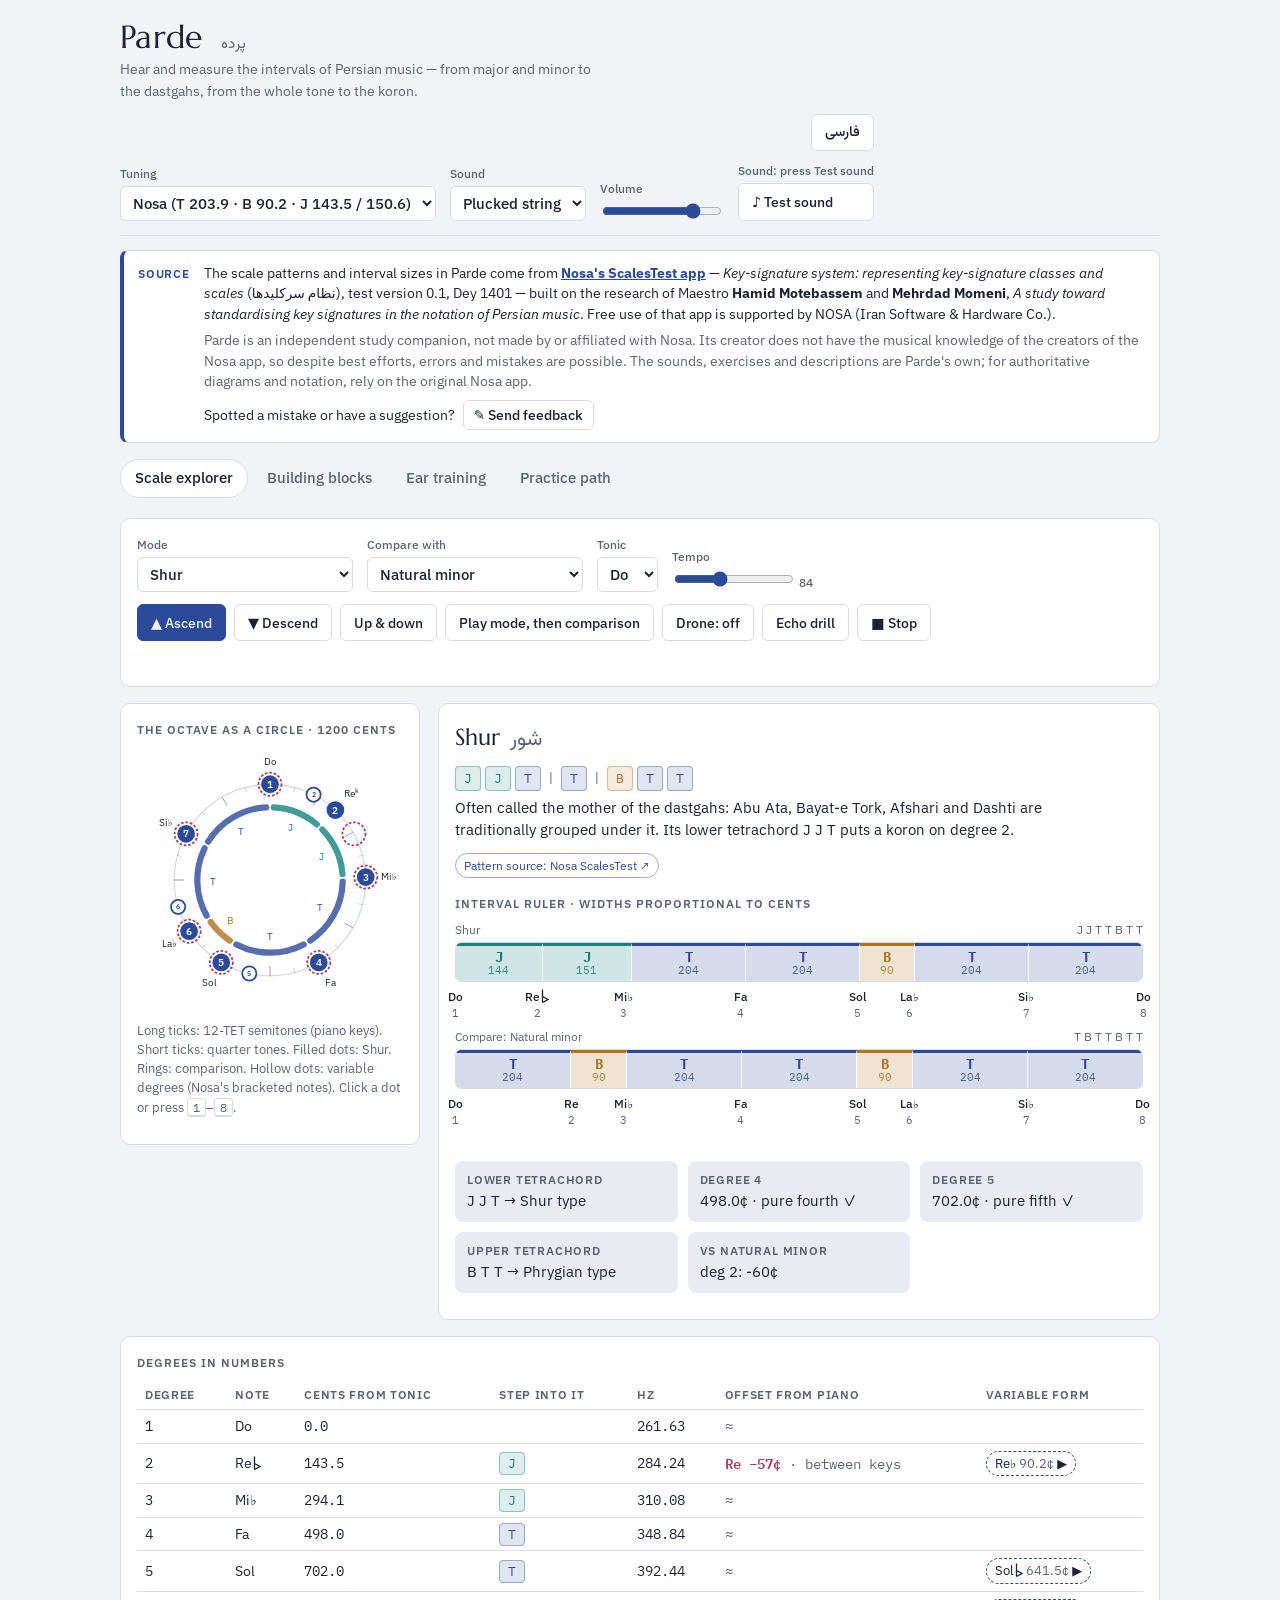
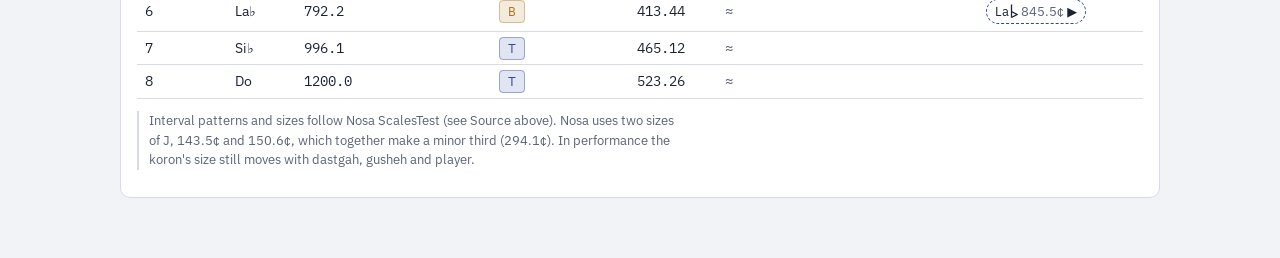
==== commit e668e10d: "Add files via upload update nosa mode and spacing" ====
--- a/index.html
+++ b/index.html
@@ -1,21 +1,7 @@
-<!doctype html>
-<html lang="en">
-<head>
-<meta charset="utf-8">
-<meta name="viewport" content="width=device-width, initial-scale=1, viewport-fit=cover">
+<!doctype html><html><head><meta charset=utf8><meta name=viewport content="width=device-width,initial-scale=1,viewport-fit=cover"><style>:root{color-scheme:light;box-sizing:border-box;padding-top:env(safe-area-inset-top,0px);padding-bottom:env(safe-area-inset-bottom,0px)}html{scroll-padding-top:env(safe-area-inset-top,0px)}body{margin:0;padding:0;font:14px -apple-system,BlinkMacSystemFont,sans-serif;background:#faf9f5;color:#141413}img{max-width:100%}[hidden]:not([hidden=until-found i]){display:none!important}</style></head><body>
 <title>Parde</title>
-<meta name="description" content="Parde (پرده) — hear and measure the intervals of Persian music. Scale patterns after Nosa's ScalesTest app (music.nosa.com/ScalesTest), based on the research of Maestro Hamid Motebassem and Mehrdad Momeni.">
-<link rel="icon" href="data:image/svg+xml,%3Csvg xmlns='http://www.w3.org/2000/svg' viewBox='0 0 32 32'%3E%3Crect width='32' height='32' rx='7' fill='%232c4a9a'/%3E%3Cpath d='M9 7v18M9 15l12 5-12 5' fill='none' stroke='white' stroke-width='2.4' stroke-linejoin='round'/%3E%3C/svg%3E">
 <link rel="preconnect" href="https://fonts.googleapis.com">
 <link rel="stylesheet" href="https://fonts.googleapis.com/css2?family=Marcellus&family=IBM+Plex+Sans:wght@400;500;600&family=IBM+Plex+Mono:wght@400;500&family=Vazirmatn:wght@400;600&display=swap">
-<style>
-:root{color-scheme:light;padding-top:env(safe-area-inset-top,0px);padding-bottom:env(safe-area-inset-bottom,0px)}
-body{margin:0}
-img{max-width:100%}
-[hidden]{display:none!important}
-</style>
-</head>
-<body>
 <style>
 :root{
   --bg:#f2f3f7; --surface:#ffffff; --sunk:#e8ebf2; --ink:#1b2233; --muted:#5a6377; --line:#d6dbe6;
@@ -167,6 +153,9 @@
 @media (max-width:600px){.credit{grid-template-columns:1fr}}
 .fbrow{display:flex;flex-wrap:wrap;align-items:center;gap:8px;margin-top:.5rem!important}
 .fbrow .btn{padding:4px 10px;font-size:.85rem}
+.altbtn{font:inherit;font-size:.8rem;padding:2px 8px;border-radius:999px;border:1px dashed var(--accent);background:var(--surface);color:var(--ink);cursor:pointer;margin:1px 0}
+.altbtn:hover{background:var(--sunk)}
+.altdot{cursor:pointer}
 .srcbadge{display:inline-flex;gap:6px;align-items:center;font-size:.78rem;padding:2px 8px;border-radius:999px;border:1px solid var(--line);color:var(--muted);text-decoration:none}
 a.srcbadge{color:var(--accent);border-color:color-mix(in srgb,var(--accent) 45%,transparent)}
 </style>
@@ -181,7 +170,7 @@
       <button class="btn langbtn" id="langBtn" type="button"></button>
       <div class="controls" aria-label="Sound settings">
         <label class="field"><span data-i18n="tuning"></span>
-          <select id="tuning"><option value="pyth" data-i18n="tun_pyth"></option><option value="q" data-i18n="tun_q"></option></select>
+          <select id="tuning"><option value="nosa" data-i18n="tun_nosa"></option><option value="q" data-i18n="tun_q"></option></select>
         </label>
         <label class="field"><span data-i18n="sound"></span>
           <select id="timbre"><option value="pluck" data-i18n="pluck"></option><option value="sine" data-i18n="sine"></option></select>
@@ -335,25 +324,25 @@
  h1:'Parde <span class="fa">پرده</span>',
  sub:'Hear and measure the intervals of Persian music — from major and minor to the dastgahs, from the whole tone to the koron.',
  lang:'فارسی',
- tuning:'Tuning',tun_pyth:'Persian model (T 204¢ · B 90¢ · J 147¢)',tun_q:'Vaziri 24-TET (T 200 · B 100 · J 150)',
+ tuning:'Tuning',tun_nosa:'Nosa (T 203.9 · B 90.2 · J 143.5 / 150.6)',tun_q:'Vaziri 24-TET (T 200 · B 100 · J 150)',
  sound:'Sound',pluck:'Plucked string',sine:'Pure tone',volume:'Volume',test:'♪ Test sound',
  st_live:'Sound ready',st_file:'Sound: compatibility mode',st_unknown:'Sound: press Test sound',st_blocked:'Sound blocked by the browser',
  drone_on:'Drone: on',drone_off:'Drone: off',
  credit_lbl:'Source',
- credit_body:`<p>The scale patterns in Parde come from <a href="${NOSA}" target="_blank" rel="noopener"><b>Nosa's ScalesTest app</b></a> — <i>Key-signature system: representing key-signature classes and scales</i> (<span class="fa" lang="fa">نظام سرکلیدها</span>), test version 0.1, Dey 1401 — built on the research of Maestro <b>Hamid Motebassem</b> and <b>Mehrdad Momeni</b>, <i>A study toward standardising key signatures in the notation of Persian music</i>. Free use of that app is supported by NOSA (Iran Software &amp; Hardware Co.).</p><p class="muted">Parde is an independent study companion, not made by or affiliated with Nosa. Its creator does not have the musical knowledge of the creators of the Nosa app, so despite best efforts, errors and mistakes are possible. The cent values, sounds, exercises and descriptions are Parde's own; for authoritative diagrams and notation, rely on the original Nosa app.</p><p class="fbrow">Spotted a mistake or have a suggestion? <button class="btn" id="fbBtn" type="button">✎ Send feedback</button> <span class="muted" id="fbMsg" role="status"></span></p>`,
+ credit_body:`<p>The scale patterns and interval sizes in Parde come from <a href="${NOSA}" target="_blank" rel="noopener"><b>Nosa's ScalesTest app</b></a> — <i>Key-signature system: representing key-signature classes and scales</i> (<span class="fa" lang="fa">نظام سرکلیدها</span>), test version 0.1, Dey 1401 — built on the research of Maestro <b>Hamid Motebassem</b> and <b>Mehrdad Momeni</b>, <i>A study toward standardising key signatures in the notation of Persian music</i>. Free use of that app is supported by NOSA (Iran Software &amp; Hardware Co.).</p><p class="muted">Parde is an independent study companion, not made by or affiliated with Nosa. Its creator does not have the musical knowledge of the creators of the Nosa app, so despite best efforts, errors and mistakes are possible. The sounds, exercises and descriptions are Parde's own; for authoritative diagrams and notation, rely on the original Nosa app.</p><p class="fbrow">Spotted a mistake or have a suggestion? <button class="btn" id="fbBtn" type="button">✎ Send feedback</button> <span class="muted" id="fbMsg" role="status"></span></p>`,
  tab_explore:'Scale explorer',tab_intervals:'Building blocks',tab_ear:'Ear training',tab_plan:'Practice path',
  mode:'Mode',cmp:'Compare with',tonic:'Tonic',tempo:'Tempo',
  up:'▲ Ascend',down:'▼ Descend',both:'Up &amp; down',pcmp:'Play mode, then comparison',echo:'Echo drill',stop:'■ Stop',
  none:'— none —',g_Western:'Western',g_Dastgah:'Dastgah','g_Avaz & gusheh':'Avaz & gusheh',
  wheel_h:'The octave as a circle · 1200 cents',
- wheel_note:'Long ticks: 12-TET semitones (piano keys). Short ticks: quarter tones. Filled dots: {m}. Rings: comparison. Click a dot or press <kbd>1</kbd>–<kbd>8</kbd>.',
+ wheel_note:'Long ticks: 12-TET semitones (piano keys). Short ticks: quarter tones. Filled dots: {m}. Rings: comparison. Hollow dots: variable degrees (Nosa\'s bracketed notes). Click a dot or press <kbd>1</kbd>–<kbd>8</kbd>.',
  ruler_h:'Interval ruler · widths proportional to cents',deg_h:'Degrees in numbers',
- model_note:'Interval patterns: Nosa ScalesTest (see Source above). The cent sizes are Parde\'s reference model, not Nosa\'s: in performance the koron\'s size moves with dastgah, gusheh and player, typically around 130–170¢ for J.',
+ model_note:'Interval patterns and sizes follow Nosa ScalesTest (see Source above). Nosa uses two sizes of J, 143.5¢ and 150.6¢, which together make a minor third (294.1¢). In performance the koron\'s size still moves with dastgah, gusheh and player.',
  src_nosa:'Pattern source: Nosa ScalesTest ↗',src_lab:'Pattern: standard Western theory — not listed in the Nosa app',
  f_lower:'Lower tetrachord',f_deg4:'Degree 4',f_deg5:'Degree 5',f_upper:'Upper tetrachord',f_upperpart:'Upper part',
  type:'type',notpure4:'not a pure fourth',pure4:'pure fourth ✓',pure5:'pure fifth ✓',from4:'¢ from a pure fourth',from5:'¢ from a pure fifth',deg58:'(degrees 5–8)',
  vs:'vs',deg:'deg',identical:'identical pitches',compare:'Compare: ',
- th:['Degree','Note','Cents from tonic','Step into it','Hz','Offset from piano'],between:'between keys',near:'≈ on a piano key (within 10¢)',
+ th:['Degree','Note','Cents from tonic','Step into it','Hz','Offset from piano','Variable form'],between:'between keys',near:'≈ on a piano key (within 10¢)',
  echo_listen:'Phrase {n}/8 · <span class="muted">listen…</span>',echo_turn:'Phrase {n}/8 · <span class="turn live">your turn — play it back</span> <span class="muted">(answer: {a})</span>',echo_done:'Echo drill finished — 8 phrases. Run it again or change mode.',
  iv_h2:'Every scale here is built from five step sizes',
  iv_p:'Western theory names only two steps — whole (T) and half (B). Persian theory adds the neutral step <b>J</b> (mojannab), the one you hear at a koron, and its complement <b>S</b>. Learn to hear these five and every scale in the explorer becomes a readable sentence. The letters follow the Nosa app.',
@@ -364,7 +353,7 @@
  mm_h2:'Major and minor, written in steps',
  mm_p:'A scale of 7 steps splits naturally into two <b>tetrachords</b> (four notes spanning a perfect fourth, 498¢) joined by a whole tone. Persian theory calls the tetrachord a <i>dang</i>. Change which small steps fill the fourth and you change the mode.',
  play_major:'Play major',play_minor:'Play natural minor',play_shur:'Play Shur',
- mm_note:'Notice: natural minor and Shur share every note except degree 2, which Shur lowers by about 57¢ to a koron.',
+ mm_note:'Notice: natural minor and Shur share every note except degree 2, which Shur lowers by about 60¢ to a koron.',
  ear_h2:'Ear training',ear_p:'Each question plays automatically. Replay as often as you like — the goal is recognition, not speed.',
  level:'Level',playas:'Play as',mel:'Melodic (one after the other)',harm:'Melodic, then together',
  replay:'↻ Replay',hear:'Hear the choices',next:'Next question',
@@ -382,25 +371,25 @@
  h1:'پرده <span class="fa" lang="en" dir="ltr">Parde</span>',
  sub:'شنیدن و سنجیدن فواصل موسیقی ایرانی — از ماژور و مینور تا دستگاه‌ها، از پرده تا کُرُن.',
  lang:'English',
- tuning:'سیستم فواصل',tun_pyth:'مدل ایرانی (T 204¢ · B 90¢ · J 147¢)',tun_q:'۲۴ ربع‌پرده‌ی وزیری (T 200 · B 100 · J 150)',
+ tuning:'سیستم فواصل',tun_nosa:'نوسا (T 203.9 · B 90.2 · J 143.5 / 150.6)',tun_q:'۲۴ ربع‌پرده‌ی وزیری (T 200 · B 100 · J 150)',
  sound:'صدا',pluck:'سیم زخمه‌ای',sine:'صدای سینوسی',volume:'حجم صدا',test:'♪ آزمایش صدا',
  st_live:'صدا آماده است',st_file:'صدا: حالت سازگاری',st_unknown:'صدا: «آزمایش صدا» را بزنید',st_blocked:'مرورگر صدا را مسدود کرده است',
  drone_on:'واخوان: روشن',drone_off:'واخوان: خاموش',
  credit_lbl:'منبع',
- credit_body:`<p>الگوهای گام در «پرده» از <a href="${NOSA}" target="_blank" rel="noopener"><b>نرم‌افزار ScalesTest نوسا</b></a> گرفته شده است — «نظام سرکلیدها: بازنمایی کلاس‌های سرکلید و اشل‌ها»، نسخه‌ی آزمایشی ۰٫۱، دی ماه ۱۴۰۱ — بر اساس پژوهش استاد <b>حمید متبسم</b> و <b>مهرداد مومنی</b>، «پژوهشی برای تثبیت سرکلیدها در نگارش موسیقی ایرانی». استفاده‌ی آزاد از آن نرم‌افزار با پشتیبانی شرکت نرم‌افزار و سخت‌افزار ایران (نوسا) میسر شده است.</p><p class="muted">«پرده» یک ابزار آموزشی مستقل است و ساخته‌ی نوسا نیست و وابستگی به آن ندارد. سازنده‌ی این ابزار دانش موسیقایی پدیدآورندگان نرم‌افزار نوسا را ندارد؛ بنابراین با وجود همه‌ی تلاش‌ها، خطا و اشتباه ممکن است. مقادیر سنت، صداها، تمرین‌ها و توضیحات از خود این ابزار است؛ برای نمودارها و نگارش معتبر، به نرم‌افزار اصلی نوسا مراجعه کنید.</p><p class="fbrow">اشتباهی دیدید یا پیشنهادی دارید؟ <button class="btn" id="fbBtn" type="button">✎ ارسال بازخورد</button> <span class="muted" id="fbMsg" role="status"></span></p>`,
+ credit_body:`<p>الگوهای گام و اندازه‌ی فواصل در «پرده» از <a href="${NOSA}" target="_blank" rel="noopener"><b>نرم‌افزار ScalesTest نوسا</b></a> گرفته شده است — «نظام سرکلیدها: بازنمایی کلاس‌های سرکلید و اشل‌ها»، نسخه‌ی آزمایشی ۰٫۱، دی ماه ۱۴۰۱ — بر اساس پژوهش استاد <b>حمید متبسم</b> و <b>مهرداد مومنی</b>، «پژوهشی برای تثبیت سرکلیدها در نگارش موسیقی ایرانی». استفاده‌ی آزاد از آن نرم‌افزار با پشتیبانی شرکت نرم‌افزار و سخت‌افزار ایران (نوسا) میسر شده است.</p><p class="muted">«پرده» یک ابزار آموزشی مستقل است و ساخته‌ی نوسا نیست و وابستگی به آن ندارد. سازنده‌ی این ابزار دانش موسیقایی پدیدآورندگان نرم‌افزار نوسا را ندارد؛ بنابراین با وجود همه‌ی تلاش‌ها، خطا و اشتباه ممکن است. صداها، تمرین‌ها و توضیحات از خود این ابزار است؛ برای نمودارها و نگارش معتبر، به نرم‌افزار اصلی نوسا مراجعه کنید.</p><p class="fbrow">اشتباهی دیدید یا پیشنهادی دارید؟ <button class="btn" id="fbBtn" type="button">✎ ارسال بازخورد</button> <span class="muted" id="fbMsg" role="status"></span></p>`,
  tab_explore:'کاوشگر گام',tab_intervals:'فواصل پایه',tab_ear:'تربیت شنوایی',tab_plan:'مسیر تمرین',
  mode:'گام / مُد',cmp:'مقایسه با',tonic:'نت پایه',tempo:'سرعت',
  up:'▲ بالارونده',down:'▼ پایین‌رونده',both:'بالا و پایین',pcmp:'پخش گام، سپس گام مقایسه',echo:'تمرین پژواک',stop:'■ توقف',
  none:'— هیچ —',g_Western:'غربی',g_Dastgah:'دستگاه','g_Avaz & gusheh':'آواز و گوشه',
  wheel_h:'اکتاو به شکل دایره · ۱۲۰۰ سنت',
- wheel_note:'خط‌های بلند: نیم‌پرده‌های تعدیل‌شده (کلیدهای پیانو). خط‌های کوتاه: ربع‌پرده‌ها. دایره‌های پر: {m}. حلقه‌ها: گام مقایسه. روی یک نقطه بزنید یا کلید <kbd>1</kbd> تا <kbd>8</kbd> را فشار دهید.',
+ wheel_note:'خط‌های بلند: نیم‌پرده‌های تعدیل‌شده (کلیدهای پیانو). خط‌های کوتاه: ربع‌پرده‌ها. دایره‌های پر: {m}. حلقه‌ها: گام مقایسه. دایره‌های توخالی: درجه‌های متغیر (نت‌های داخل پرانتز در نوسا). روی یک نقطه بزنید یا کلید <kbd>1</kbd> تا <kbd>8</kbd> را فشار دهید.',
  ruler_h:'خط‌کش فواصل · پهنا متناسب با سنت',deg_h:'درجه‌ها به عدد',
- model_note:'الگوهای فاصله‌ای: ScalesTest نوسا (بخش «منبع» را در بالا ببینید). اندازه‌های سنت مدل مرجع همین ابزارند، نه نوسا: در اجرا اندازه‌ی کُرُن با دستگاه، گوشه و نوازنده تغییر می‌کند؛ برای J معمولاً حدود ۱۳۰ تا ۱۷۰ سنت.',
+ model_note:'الگوها و اندازه‌ی فواصل مطابق ScalesTest نوسا است (بخش «منبع» را در بالا ببینید). نوسا دو اندازه برای J به کار می‌برد، ۱۴۳٫۵ و ۱۵۰٫۶ سنت، که با هم یک سوم کوچک (۲۹۴٫۱ سنت) می‌سازند. در اجرا اندازه‌ی کُرُن همچنان با دستگاه، گوشه و نوازنده تغییر می‌کند.',
  src_nosa:'منبع الگو: ScalesTest نوسا ↗',src_lab:'الگو: نظریه‌ی استاندارد غربی — در نرم‌افزار نوسا نیامده',
  f_lower:'دانگ پایین',f_deg4:'درجه‌ی ۴',f_deg5:'درجه‌ی ۵',f_upper:'دانگ بالا',f_upperpart:'بخش بالا',
  type:'',notpure4:'چهارم درست نیست',pure4:'چهارم درست ✓',pure5:'پنجم درست ✓',from4:' سنت فاصله با چهارم درست',from5:' سنت فاصله با پنجم درست',deg58:'(درجه‌های ۵ تا ۸)',
  vs:'در برابر',deg:'درجه‌ی',identical:'نت‌ها یکسان‌اند',compare:'مقایسه: ',
- th:['درجه','نت','سنت از نت پایه','فاصله‌ی ورودی','هرتز','فاصله تا کلید پیانو'],between:'بین کلیدها',near:'≈ روی کلید پیانو (کمتر از ۱۰ سنت)',
+ th:['درجه','نت','سنت از نت پایه','فاصله‌ی ورودی','هرتز','فاصله تا کلید پیانو','شکل متغیر'],between:'بین کلیدها',near:'≈ روی کلید پیانو (کمتر از ۱۰ سنت)',
  echo_listen:'جمله‌ی {n} از ۸ · <span class="muted">گوش دهید…</span>',echo_turn:'جمله‌ی {n} از ۸ · <span class="turn live">نوبت شماست — آن را بنوازید</span> <span class="muted">(پاسخ: <bdi dir="ltr">{a}</bdi>)</span>',echo_done:'تمرین پژواک تمام شد — ۸ جمله. دوباره اجرا کنید یا گام را عوض کنید.',
  iv_h2:'همه‌ی گام‌های اینجا از پنج اندازه‌ی فاصله ساخته می‌شوند',
  iv_p:'نظریه‌ی غربی فقط دو فاصله را نام می‌برد — پرده (T) و نیم‌پرده (B). نظریه‌ی ایرانی فاصله‌ی میانه‌ی <b>J</b> (مجنب) را می‌افزاید، همان که در کُرُن می‌شنوید، و مکمل آن <b>S</b> را. این پنج فاصله را بشناسید تا هر گام در کاوشگر مانند جمله‌ای خوانا شود. حروف مطابق نرم‌افزار نوسا است.',
@@ -411,7 +400,7 @@
  mm_h2:'ماژور و مینور، به زبان فاصله‌ها',
  mm_p:'گامی هفت‌فاصله‌ای به‌طور طبیعی به دو <b>دانگ</b> (چهار نت در فاصله‌ی چهارم درست، ۴۹۸ سنت) تقسیم می‌شود که با یک پرده به هم وصل‌اند. با تغییر فواصل کوچکی که چهارم را پر می‌کنند، مُد عوض می‌شود.',
  play_major:'پخش ماژور',play_minor:'پخش مینور طبیعی',play_shur:'پخش شور',
- mm_note:'دقت کنید: مینور طبیعی و شور در همه‌ی نت‌ها جز درجه‌ی دوم مشترک‌اند؛ شور آن را حدود ۵۷ سنت پایین می‌آورد و کُرُن می‌کند.',
+ mm_note:'دقت کنید: مینور طبیعی و شور در همه‌ی نت‌ها جز درجه‌ی دوم مشترک‌اند؛ شور آن را حدود ۶۰ سنت پایین می‌آورد و کُرُن می‌کند.',
  ear_h2:'تربیت شنوایی',ear_p:'هر سؤال خودکار پخش می‌شود. هر چند بار که خواستید دوباره گوش دهید — هدف شناختن است، نه سرعت.',
  level:'سطح',playas:'نحوه‌ی پخش',mel:'ملودیک (پشت سر هم)',harm:'ملودیک، سپس همزمان',
  replay:'↻ پخش دوباره',hear:'شنیدن گزینه‌ها',next:'سؤال بعدی',
@@ -431,14 +420,15 @@
 /* ---------- theory model ---------- */
 const lg=x=>1200*Math.log2(x);
 const TUN={
-  pyth:{T:lg(9/8),B:lg(256/243),J:lg(32/27)/2,S:2*lg(9/8)-lg(32/27)/2,H:lg(19683/16384),
+  /* Nosa ScalesTest constants: T 203.91, B 90.22, J 143.5 (small) / 150.63 (large, = T+B−J), S = 2T−J, H = 2T−B */
+  nosa:{T:203.91,B:90.22,J:143.5,Jl:203.91+90.22-143.5,S:2*203.91-143.5,H:2*203.91-90.22,
         nat:[0,lg(9/8),lg(81/64),lg(4/3),lg(3/2),lg(27/16),lg(243/128)],flat:lg(2187/2048)},
   q:{T:200,B:100,J:150,S:250,H:300,nat:[0,200,400,500,700,900,1100],flat:100}
 };
 const IVINFO={
   T:{name:'Tanini',fa:'طنینی',en:'whole tone',enFa:'پرده',ratio:'9 : 8',q:200},
   B:{name:'Baqiyye',fa:'بقیه',en:'small half step (limma)',enFa:'نیم‌پرده‌ی کوچک (لیما)',ratio:'256 : 243',q:100},
-  J:{name:'Mojannab',fa:'مجنب',en:'neutral step — the koron sound',enFa:'فاصله‌ی میانه — صدای کُرُن',ratio:'√(32 : 27)',q:150},
+  J:{name:'Mojannab',fa:'مجنب',en:'neutral step — the koron sound',enFa:'فاصله‌ی میانه — صدای کُرُن',ratio:'small + large = 294.1¢ (32 : 27)',q:150},
   S:{name:'Large step',fa:'فاصله‌ی بزرگ',en:'T + (T − J)',enFa:'T + (T − J)',ratio:'2T − J',q:250},
   H:{name:'Augmented 2nd',fa:'دوم افزوده',en:'T + apotome',enFa:'T + آپوتوم',ratio:'19683 : 16384',q:300}
 };
@@ -458,8 +448,8 @@
   desc:'Often called the mother of the dastgahs: Abu Ata, Bayat-e Tork, Afshari and Dashti are traditionally grouped under it. Its lower tetrachord J J T puts a koron on degree 2.',
   descFa:'اغلب «مادر دستگاه‌ها» خوانده می‌شود: ابوعطا، بیات ترک، افشاری و دشتی به‌طور سنتی زیرمجموعه‌ی آن‌اند. دانگ پایینی J J T درجه‌ی دوم را کُرُن می‌کند.'},
  {id:'segah',g:'Dastgah',src:'nosa',name:'Segah',fa:'سه‌گاه',pat:'JTJJTTJ',
-  desc:'Built largely from neutral steps. In practice its tonic is usually itself a koron note (e.g. Mi-koron); here it starts on the selected tonic so you can compare shapes.',
-  descFa:'بیشتر از فواصل مجنب ساخته شده است. در اجرا، نت پایه‌ی آن معمولاً خود یک نت کُرُن است (مثلاً می کُرُن)؛ اینجا برای مقایسه‌ی شکل‌ها از نت پایه‌ی انتخابی شروع می‌شود.'},
+  desc:'Built largely from neutral steps, and its tonic is itself a microtonal note (traditionally e.g. Mi koron). As in the Nosa app, Segah starts 53¢ above the selected key note: with Do selected it begins on Do sori.',
+  descFa:'بیشتر از فواصل مجنب ساخته شده است و نت پایه‌ی آن خود یک نت ریزپرده‌ای است (به‌طور سنتی مثلاً می کُرُن). مانند نرم‌افزار نوسا، سه‌گاه ۵۳ سنت بالاتر از نت پایه‌ی انتخابی شروع می‌شود: با انتخاب «دو» از دو سُری آغاز می‌شود.'},
  {id:'chahargah',g:'Dastgah',src:'nosa',name:'Chahargah',fa:'چهارگاه',pat:'JSBTJSB',
   desc:'Two identical J S B tetrachords joined by a whole tone — a bright, assertive mode. The S step gives its middle a stretched, "open" sound.',
   descFa:'دو دانگ یکسان J S B که با یک پرده به هم وصل شده‌اند — مُدی درخشان و استوار. فاصله‌ی S به میانه‌ی آن حالتی کشیده و «باز» می‌دهد.'},
@@ -498,11 +488,37 @@
 const tonicName=i=>LET()[TONICS[i][0]]+(TONICS[i][1]<0?'♭':'');
 const PC12=[[0,''],[0,'♯'],[1,''],[2,'♭'],[2,''],[3,''],[3,'♯'],[4,''],[5,'♭'],[5,''],[6,'♭'],[6,'']];
 
-const S={mode:'shur',cmp:'minor',tonic:0,tuning:'pyth',timbre:'pluck',bpm:84,drone:false,vol:.8,lang:'en',...store.get('settings',{})};
+const S={mode:'shur',cmp:'minor',tonic:0,tuning:'nosa',timbre:'pluck',bpm:84,drone:false,vol:.8,lang:'en',...store.get('settings',{})};
 if(!['pluck','sine'].includes(S.timbre))S.timbre='pluck'; // settings saved by the tar/setar version
+if(!TUN[S.tuning])S.tuning='nosa'; // 'pyth' from older versions
 S.drone=false;if(typeof S.tonic!=='number'||!TONICS[S.tonic])S.tonic=0;
 const tun=()=>TUN[S.tuning];
-const degs=pat=>{let c=0;const o=[0];for(const k of pat){c+=tun()[k];o.push(c)}return o};
+/* degree positions (cents from the key note) read from the Nosa app's circle, per mode */
+const NOSA_DEG={
+  JJTTBTT:[0,143.5,294.13,498.04,701.95,792.17,996.08,1200],   // Shur
+  TBTTTJJ:[0,203.91,294.13,498.04,701.95,905.86,1049.36,1200], // Araq Afshari
+  JTJJTTJ:[53.28,203.91,407.82,551.32,701.95,905.86,1109.77,1253.28], // Segah: starts 53.28¢ above the key note, as in Nosa
+  TBTTJTJ:[0,203.91,294.13,498.04,701.95,845.45,1049.36,1200], // Mokhalef Segah
+  JSBTBTT:[0,143.5,407.82,498.04,701.95,792.17,996.08,1200],   // Homayoun
+  JSBTJSB:[0,143.5,407.82,498.04,701.95,845.45,1109.77,1200],  // Chahargah
+  TTBTTTB:[0,203.91,407.82,498.04,701.95,905.86,1109.77,1200], // Mahur / Major
+  TBTTTTB:[0,203.91,294.13,498.04,701.95,905.86,1109.77,1200], // Araq Mahur
+  TJJTTJJ:[0,203.91,347.41,498.04,701.95,905.86,1049.36,1200], // Rast
+  TJJJSBT:[0,203.91,347.41,498.04,641.54,905.86,996.08,1200],  // Saba (Persian)
+  TJJBHBT:[0,203.91,347.41,498.04,588.26,905.86,996.08,1200]   // Saba (Arabic)
+};
+/* Nosa's bracketed (variable) degrees: [degree index 0-6, cents from the key note] */
+const NOSA_ALT={
+  shur:[[1,90.22],[4,641.54],[5,845.45]], afshari:[[2,347.41],[6,996.08]], segah:[[0,0],[4,755.23]],
+  mokhalef:[[2,347.41],[6,996.08]], homayoun:[[1,90.22],[2,294.13],[5,845.45],[5,905.86]], chahargah:[[4,641.54]],
+  mahur:[[2,294.13],[2,347.41],[5,845.45],[6,996.08]], araq:[[2,407.82],[6,996.08]],
+  saba:[[1,90.22],[1,143.5]], sabaAr:[[1,90.22],[1,143.5]], major:[[3,611.73],[4,815.64]]
+};
+const alts=m=>S.tuning==='nosa'?(NOSA_ALT[m.id]||[]):[];
+const degs=pat=>{if(S.tuning==='nosa'&&NOSA_DEG[pat])return NOSA_DEG[pat];let c=0;const o=[0];for(const k of pat){c+=tun()[k];o.push(c)}return o};
+/* a tetrachord's three steps: from a Nosa mode that starts with it when possible */
+const genusCents=g=>{const m=MODES.find(m=>m.pat.startsWith(g));if(m){const d=degs(m.pat);return d.slice(1,4).map(c=>c-d[0])}let c=0;return [...g].map(k=>c+=tun()[k])};
+const stepCents=k=>k==='J'&&tun().Jl?(Math.random()<.5?tun().J:tun().Jl):tun()[k];
 const tonicCents=(ti=S.tonic)=>{const [l,a]=TONICS[ti];return tun().nat[l]+a*tun().flat};
 const tonicFreq=(ti=S.tonic)=>{let f=261.63*Math.pow(2,tonicCents(ti)/1200);return f>370?f/2:f};
 
@@ -615,7 +631,7 @@
   if(droneNodes){const {g,oscs}=droneNodes;g.gain.setTargetAtTime(0,ctx.currentTime,.08);oscs.forEach(o=>o.stop(ctx.currentTime+.5));droneNodes=null}
   if(droneEl){droneEl.pause();droneEl=null}
   if(!on)return;
-  const f=tonicFreq()/2,fifth=1.5; // drone uses a pure 3:2 fifth in both tunings
+  const f=tonicFreq()/2*Math.pow(2,degs(M[S.mode].pat)[0]/1200),fifth=1.5; // drone uses a pure 3:2 fifth in both tunings
   const build=(c,dest,loopSafe)=>{
     const g=c.createGain();g.gain.value=loopSafe?.09:0;if(!loopSafe)g.gain.setTargetAtTime(.09,c.currentTime,.3);
     const lp=c.createBiquadFilter();lp.type='lowpass';lp.frequency.value=900;lp.connect(g).connect(dest);
@@ -643,8 +659,8 @@
 const chips=pat=>{let h='';[...pat].forEach((k,i)=>{h+=`<span class="chip" style="--c:var(--${k})">${k}</span>`;if(i===2||i===3)h+='<span class="chip sep">|</span>'});return h};
 function rulerHTML(mode,label,idp){
   const d=degs(mode.pat);
-  const segs=[...mode.pat].map((k,i)=>`<div class="seg" style="--c:var(--${k});flex-grow:${tun()[k]}" data-seg="${i}" data-m="${mode.id}" title="${ivName(k)}: ${tun()[k].toFixed(1)}¢"><b>${k}</b><small>${Math.round(tun()[k])}</small></div>`).join('');
-  const ticks=d.map((c,i)=>`<div class="tick" id="${idp}${i}" data-deg="${i}" data-m="${mode.id}" style="left:${c/12}%;top:46px"><span class="nm">${spell(i,c).html}</span><span class="n">${i+1}</span></div>`).join('');
+  const segs=[...mode.pat].map((k,i)=>{const w=d[i+1]-d[i];return `<div class="seg" style="--c:var(--${k});flex-grow:${w}" data-seg="${i}" data-m="${mode.id}" title="${ivName(k)}: ${w.toFixed(1)}¢"><b>${k}</b><small>${Math.round(w)}</small></div>`}).join('');
+  const ticks=d.map((c,i)=>`<div class="tick" id="${idp}${i}" data-deg="${i}" data-m="${mode.id}" style="left:${(c-d[0])/12}%;top:46px"><span class="nm">${spell(i,c).html}</span><span class="n">${i+1}</span></div>`).join('');
   return `<div class="ruler"><div class="lab"><span dir="auto">${label}</span><span class="muted">${mode.pat.split('').join(' ')}</span></div><div style="position:relative"><div class="bar">${segs}</div><div class="ticks">${ticks}</div></div></div>`;
 }
 function wheelSVG(m,c){
@@ -655,6 +671,7 @@
   const d=degs(m.pat);
   [...m.pat].forEach((k,i)=>{const a0=d[i],a1=d[i+1],r=R-26;const [x0,y0]=pt(a0+10,r),[x1,y1]=pt(a1-10,r);s+=`<path d="M${x0} ${y0} A${r} ${r} 0 0 1 ${x1} ${y1}" fill="none" stroke="var(--${k})" stroke-width="7" stroke-linecap="round" opacity=".8"/>`;const [lx,ly]=pt((a0+a1)/2,r-18);s+=`<text x="${lx}" y="${ly}" text-anchor="middle" dominant-baseline="central" font-size="11" fill="var(--${k})" font-family="IBM Plex Mono, monospace">${k}</text>`});
   if(c){degs(c.pat).slice(0,7).forEach(cc=>{const [x,y]=pt(cc,R);s+=`<circle cx="${x}" cy="${y}" r="13" fill="none" stroke="var(--S)" stroke-width="2" stroke-dasharray="3 2"/>`})}
+  alts(m).forEach(([i,cc])=>{const [x,y]=pt(cc,R);const sp=spell(i,cc);s+=`<g class="altdot" data-alt="${cc}" tabindex="0" role="button" aria-label="(${i+1}) ${sp.txt}"><title>(${i+1}) ${sp.txt} · ${cc.toFixed(1)}¢</title><circle cx="${x}" cy="${y}" r="8" fill="var(--surface)" stroke="var(--accent)" stroke-width="2"/><text x="${x}" y="${y}" text-anchor="middle" dominant-baseline="central" font-size="8" font-weight="600" fill="var(--accent)">${i+1}</text></g>`});
   d.slice(0,7).forEach((cc,i)=>{const [x,y]=pt(cc,R),[tx_,ty]=pt(cc,R+26);const sp=spell(i,cc);
     const mark=sp.sh==='k'?`<tspan font-size="8" dy="-4">${L2('k','کرن')}</tspan>`:sp.sh==='s'?`<tspan font-size="8" dy="-4">${L2('s','سری')}</tspan>`:sp.sh;
     s+=`<g class="dot" data-deg="${i}" id="w${i}" tabindex="0" role="button" aria-label="${i+1}"><circle cx="${x}" cy="${y}" r="10" fill="var(--accent)"/><text x="${x}" y="${y}" text-anchor="middle" dominant-baseline="central" font-size="11" font-weight="600" fill="var(--surface)">${i+1}</text></g><text x="${tx_}" y="${ty}" text-anchor="middle" dominant-baseline="central" font-size="11" fill="var(--ink)" font-family="${ff}">${sp.name}${mark}</text>`});
@@ -662,7 +679,7 @@
 }
 function analyze(m){
   const t=tun(),d=degs(m.pat),out=[];
-  const g=m.pat.slice(0,3),four=d[3],five=d[4],pat=x=>`<bdi dir="ltr">${x.split('').join(' ')}</bdi>`;
+  const g=m.pat.slice(0,3),four=d[3]-d[0],five=d[4]-d[0],pat=x=>`<bdi dir="ltr">${x.split('').join(' ')}</bdi>`;
   const sg=v=>(v>0?'+':'')+v.toFixed(0);
   const p4=Math.abs(four-t.nat[3])<3,p5=Math.abs(five-t.nat[4])<3;
   out.push([tx('f_lower'),`${pat(g)} → ${p4?gName(g)+(tx('type')?' '+tx('type'):''):tx('notpure4')}`]);
@@ -689,7 +706,7 @@
   let rows='<tr>'+tx('th').map(h=>`<th>${h}</th>`).join('')+'</tr>';
   d.forEach((cc,i)=>{const sp=spell(i,cc),dev=tc+cc-sp.ref,big=Math.abs(dev)>30,near=Math.abs(dev)<=10.5;
     const off=near?`<span class="muted" title="${tx('near')}">≈</span>`:`<bdi dir="ltr" class="${big?'dev-big':''}">${sp.key} ${dev>=0?'+':'−'}${Math.abs(dev).toFixed(0)}¢</bdi>${big?' <span class="muted">· '+tx('between')+'</span>':''}`;
-    rows+=`<tr><td class="num">${i+1}</td><td>${sp.html}</td><td class="num">${cc.toFixed(1)}</td><td>${i?`<span class="chip" style="--c:var(--${m.pat[i-1]})">${m.pat[i-1]}</span>`:''}</td><td class="num">${(tonicFreq()*Math.pow(2,cc/1200)).toFixed(2)}</td><td class="num">${off}</td></tr>`});
+    rows+=`<tr><td class="num">${i+1}</td><td>${sp.html}</td><td class="num">${(cc-d[0]).toFixed(1)}</td><td>${i?`<span class="chip" style="--c:var(--${m.pat[i-1]})">${m.pat[i-1]}</span>`:''}</td><td class="num">${(tonicFreq()*Math.pow(2,cc/1200)).toFixed(2)}</td><td class="num">${off}</td><td>${alts(m).filter(a=>a[0]===i%7&&i<7).map(([j,ac])=>`<button class="altbtn" type="button" data-alt="${ac}">${spell(j,ac).html} <span class="muted"><bdi dir="ltr">${(ac-d[0]).toFixed(1)}¢</bdi></span> ▶</button>`).join(' ')}</td></tr>`});
   $('#dtable').innerHTML=rows;
   if(S.drone)setDrone(true);
   saveSettings();
@@ -723,11 +740,11 @@
 /* ---------- intervals tab ---------- */
 function renderIntervals(){
   const t=tun();
-  $('#ivgrid').innerHTML=Object.entries(IVINFO).map(([k,v])=>`<div class="iv" style="--c:var(--${k})"><span class="sym">${k}</span><span class="nm">${L2(v.name,v.fa)} <span class="fa">${L2(v.fa,v.name)}</span></span><span class="muted" style="font-size:.85rem">${L2(v.en,v.enFa)}</span><span class="num"><bdi dir="ltr">${t[k].toFixed(1)}¢ · ${S.tuning==='pyth'?v.ratio:''}</bdi>${S.tuning==='pyth'?'':tx('qt',{n:v.q/50})}</span><div class="btnrow" style="margin-top:6px"><button class="btn" data-iv="${k}">${tx('play')}</button><button class="btn" data-ivvs="${k}">${tx('vsT')}</button></div></div>`).join('');
+  $('#ivgrid').innerHTML=Object.entries(IVINFO).map(([k,v])=>`<div class="iv" style="--c:var(--${k})"><span class="sym">${k}</span><span class="nm">${L2(v.name,v.fa)} <span class="fa">${L2(v.fa,v.name)}</span></span><span class="muted" style="font-size:.85rem">${L2(v.en,v.enFa)}</span><span class="num"><bdi dir="ltr">${k==='J'&&t.Jl?t.J.toFixed(1)+' / '+t.Jl.toFixed(1):t[k].toFixed(1)}¢ · ${S.tuning==='nosa'?v.ratio:''}</bdi>${S.tuning==='nosa'?'':tx('qt',{n:v.q/50})}</span><div class="btnrow" style="margin-top:6px"><button class="btn" data-iv="${k}">${tx('play')}</button><button class="btn" data-ivvs="${k}">${tx('vsT')}</button></div></div>`).join('');
   $('#mmRulers').innerHTML=rulerHTML(M.major,mName(M.major),'mA')+rulerHTML(M.minor,mName(M.minor),'mB')+rulerHTML(M.shur,mName(M.shur),'mC');
   calc();
 }
-function playInterval(k,base=tonicFreq(),harm=false){const f2=base*Math.pow(2,tun()[k]/1200);const ev=[{f:base,at:0},{f:f2,at:1,d:1.2}];if(harm)ev.push({f:[base,f2],at:2.6,d:2});play(ev)}
+function playInterval(k,base=tonicFreq(),harm=false,cents){const f2=base*Math.pow(2,(cents??tun()[k])/1200);const ev=[{f:base,at:0},{f:f2,at:1,d:1.2}];if(harm)ev.push({f:[base,f2],at:2.6,d:2});play(ev)}
 function calc(){const a=+$('#f1').value,b=+$('#f2').value;if(a>0&&b>0){const c=lg(b/a);let best='T',bd=1e9;for(const k of 'TBJSH'){const dd=Math.abs(tun()[k]-Math.abs(c));if(dd<bd){bd=dd;best=k}}$('#fRes').textContent=tx('calc',{c:c.toFixed(1),b:Math.abs(a-b).toFixed(2),k:best})}}
 
 /* ---------- ear training ---------- */
@@ -745,14 +762,14 @@
 function baseF(){return 196*Math.pow(2,Math.random()*0.75)}
 function genQ(){
   const L=Q.level,t=tun();
-  if(Q.type==='interval'){const pool=[['T','B'],['T','B','J'],['T','B','J','S','H']][L];const k=rnd(pool),b=baseF();
-    return {answers:pool,correct:k,label:x=>`${x} · ${ivName(x)}`,play:()=>playInterval(k,b,$('#qhow').value==='harm'),ref:()=>play(pool.flatMap((x,i)=>[{f:b,at:i*3},{f:b*Math.pow(2,t[x]/1200),at:i*3+1,d:1.4}]))}}
+  if(Q.type==='interval'){const pool=[['T','B'],['T','B','J'],['T','B','J','S','H']][L];const k=rnd(pool),b=baseF(),c1=stepCents(k);
+    return {answers:pool,correct:k,label:x=>`${x} · ${ivName(x)}`,play:()=>playInterval(k,b,$('#qhow').value==='harm',c1),ref:()=>play(pool.flatMap((x,i)=>[{f:b,at:i*3},{f:b*Math.pow(2,stepCents(x)/1200),at:i*3+1,d:1.4}]))}}
   if(Q.type==='majmin'){const k=rnd(['major','minor']),ti=Math.floor(Math.random()*TONICS.length);const d=degs(M[k].pat);
     let seq=[0,1,2,3,4,5,6,7];if(L===1){seq=[0];let p=0;for(let i=0;i<6;i++){p=Math.min(5,Math.max(0,p+rnd([-1,1,1,2,-2])));seq.push(p)}seq.push(2,1,0)}
     const ev=seq.map((i,n)=>({f:fq(d[i],ti),at:n*.8,d:.8}));
     return {answers:['major','minor'],correct:k,label:x=>mName(M[x]),play:()=>play(ev),ref:()=>play([...scaleEvents(M.major,'up','x',0),...scaleEvents(M.minor,'up','x',9)])}}
   if(Q.type==='tetra'){const pool=[['TTB','TBT','BTT'],['TTB','TBT','BTT','JJT','JSB'],['TTB','TBT','BTT','JJT','JSB','TJJ','JTJ']][L];const k=rnd(pool),b=baseF();
-    const mk=(g,st,bb)=>{let c=0;const o=[{f:bb,at:st}];[...g].forEach((x,i)=>{c+=t[x];o.push({f:bb*Math.pow(2,c/1200),at:st+i+1,d:i===2?1.5:1})});return o};
+    const mk=(g,st,bb)=>{const o=[{f:bb,at:st}];genusCents(g).forEach((c,i)=>o.push({f:bb*Math.pow(2,c/1200),at:st+i+1,d:i===2?1.5:1}));return o};
     return {answers:pool,correct:k,label:x=>`<bdi dir="ltr">${x.split('').join(' ')}</bdi> · ${gName(x)}`,play:()=>play(mk(k,0,b)),ref:()=>play(pool.flatMap((g,i)=>mk(g,i*5.5,b)))}}
   if(Q.type==='dastgah'){const pool=[['minor','shur','major'],['shur','chahargah','homayoun','mahur'],['shur','chahargah','homayoun','mahur','segah','rast']][L];const k=rnd(pool);const d=degs(M[k].pat);
     const ev=[0,1,2,3,4,5,6,7,6,5,4,3,2,1,0].map((i,n)=>({f:fq(d[i]),at:n*.75,d:n===14?1.6:.75}));
@@ -858,6 +875,7 @@
   if(e.target.closest('#fbBtn')){sendFeedback();return}
   const seg=e.target.closest('.seg');if(seg){const m=M[seg.dataset.m],d=degs(m.pat),i=+seg.dataset.seg;play([{f:fq(d[i]),at:0},{f:fq(d[i+1]),at:1,d:1.3}]);return}
   const tk=e.target.closest('.tick');if(tk){playDeg(+tk.dataset.deg,M[tk.dataset.m],tk.id.replace(/\d+$/,''));return}
+  const alt=e.target.closest('[data-alt]');if(alt){play([{f:fq(+alt.dataset.alt),at:0,d:1.5}]);return}
   const dot=e.target.closest('.dot');if(dot){playDeg(+dot.dataset.deg);return}
   const iv=e.target.closest('[data-iv]');if(iv){playInterval(iv.dataset.iv,tonicFreq(),true);return}
   const vs=e.target.closest('[data-ivvs]');if(vs){const b=tonicFreq(),k=vs.dataset.ivvs;play([{f:b,at:0},{f:b*Math.pow(2,tun().T/1200),at:1,d:1.3},{f:b,at:3},{f:b*Math.pow(2,tun()[k]/1200),at:4,d:1.3}]);return}
@@ -878,5 +896,5 @@
 $('#stages').addEventListener('change',e=>{if(e.target.type==='checkbox'){const d=store.get('plan',{});d[e.target.id.slice(3)]=e.target.checked;store.set('plan',d)}});
 })();
 </script>
-</body>
-</html>
+
+</body></html>
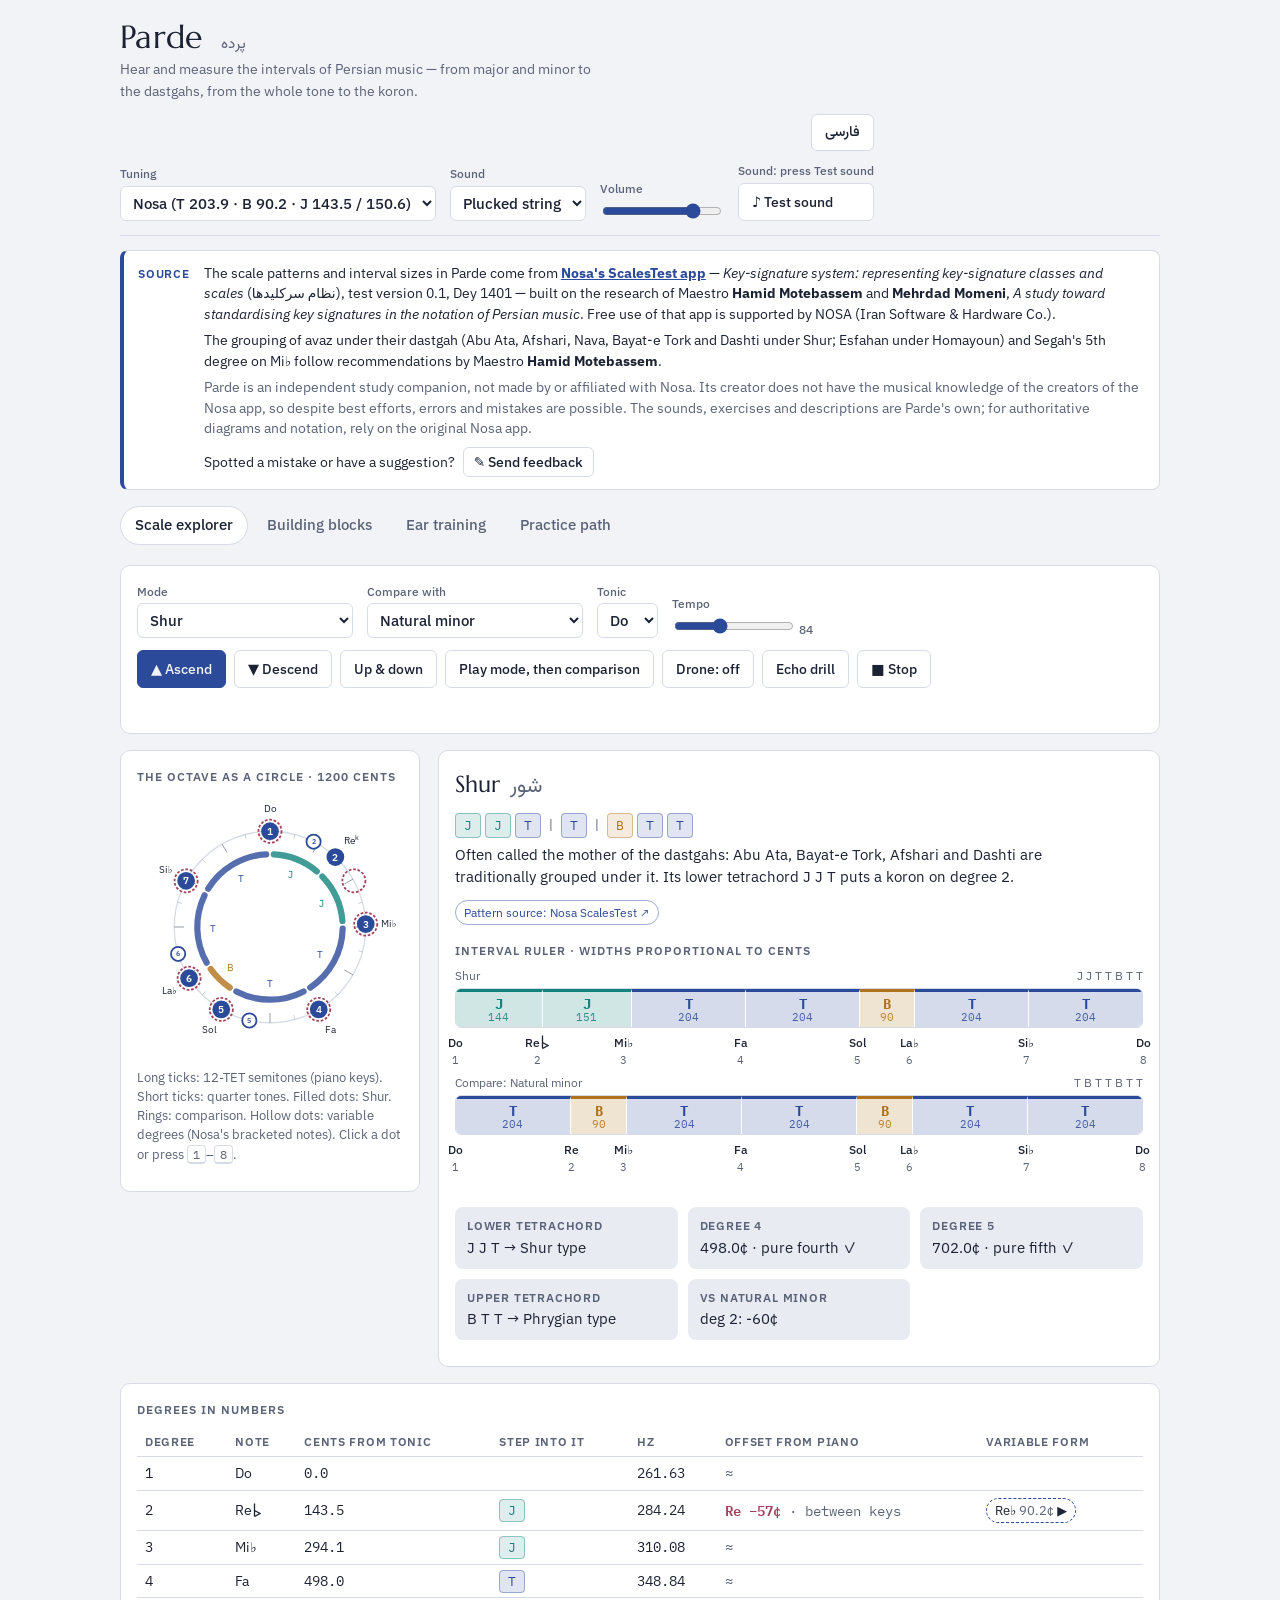
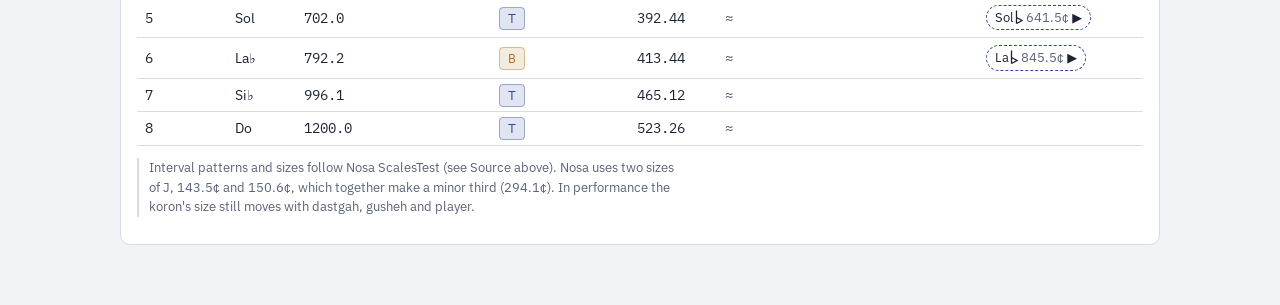
==== commit 090a3964: "Add files via upload update the derived modes" ====
--- a/index.html
+++ b/index.html
@@ -225,6 +225,7 @@
           <div class="mode-title"><h2 id="mName"></h2><span class="fa" id="mFa"></span></div>
           <div class="chips ltr" id="mChips"></div>
           <p id="mDesc"></p>
+          <p class="note" id="mNote" hidden></p>
           <div id="mSrc"></div>
         </div>
         <div>
@@ -284,7 +285,7 @@
       </div>
       <div class="qarea">
         <div id="qprompt" style="font-weight:500"></div>
-        <div class="btnrow"><button class="btn" id="qReplay" data-i18n="replay"></button><button class="btn" id="qRef" data-i18n="hear"></button><button class="btn primary" id="qNext" data-i18n="next"></button></div>
+        <div class="btnrow"><button class="btn" id="qReplay" data-i18n="replay"></button><button class="btn" id="qStop" data-i18n="stop"></button><button class="btn" id="qRef" data-i18n="hear"></button><button class="btn primary" id="qNext" data-i18n="next"></button></div>
         <div class="answers" id="qans"></div>
         <div class="fb" id="qfb"></div>
         <div class="score" id="qscore"></div>
@@ -329,21 +330,21 @@
  st_live:'Sound ready',st_file:'Sound: compatibility mode',st_unknown:'Sound: press Test sound',st_blocked:'Sound blocked by the browser',
  drone_on:'Drone: on',drone_off:'Drone: off',
  credit_lbl:'Source',
- credit_body:`<p>The scale patterns and interval sizes in Parde come from <a href="${NOSA}" target="_blank" rel="noopener"><b>Nosa's ScalesTest app</b></a> — <i>Key-signature system: representing key-signature classes and scales</i> (<span class="fa" lang="fa">نظام سرکلیدها</span>), test version 0.1, Dey 1401 — built on the research of Maestro <b>Hamid Motebassem</b> and <b>Mehrdad Momeni</b>, <i>A study toward standardising key signatures in the notation of Persian music</i>. Free use of that app is supported by NOSA (Iran Software &amp; Hardware Co.).</p><p class="muted">Parde is an independent study companion, not made by or affiliated with Nosa. Its creator does not have the musical knowledge of the creators of the Nosa app, so despite best efforts, errors and mistakes are possible. The sounds, exercises and descriptions are Parde's own; for authoritative diagrams and notation, rely on the original Nosa app.</p><p class="fbrow">Spotted a mistake or have a suggestion? <button class="btn" id="fbBtn" type="button">✎ Send feedback</button> <span class="muted" id="fbMsg" role="status"></span></p>`,
+ credit_body:`<p>The scale patterns and interval sizes in Parde come from <a href="${NOSA}" target="_blank" rel="noopener"><b>Nosa's ScalesTest app</b></a> — <i>Key-signature system: representing key-signature classes and scales</i> (<span class="fa" lang="fa">نظام سرکلیدها</span>), test version 0.1, Dey 1401 — built on the research of Maestro <b>Hamid Motebassem</b> and <b>Mehrdad Momeni</b>, <i>A study toward standardising key signatures in the notation of Persian music</i>. Free use of that app is supported by NOSA (Iran Software &amp; Hardware Co.).</p><p>The grouping of avaz under their dastgah (Abu Ata, Afshari, Nava, Bayat-e Tork and Dashti under Shur; Esfahan under Homayoun) and Segah's 5th degree on Mi♭ follow recommendations by Maestro <b>Hamid Motebassem</b>.</p><p class="muted">Parde is an independent study companion, not made by or affiliated with Nosa. Its creator does not have the musical knowledge of the creators of the Nosa app, so despite best efforts, errors and mistakes are possible. The sounds, exercises and descriptions are Parde's own; for authoritative diagrams and notation, rely on the original Nosa app.</p><p class="fbrow">Spotted a mistake or have a suggestion? <button class="btn" id="fbBtn" type="button">✎ Send feedback</button> <span class="muted" id="fbMsg" role="status"></span></p>`,
  tab_explore:'Scale explorer',tab_intervals:'Building blocks',tab_ear:'Ear training',tab_plan:'Practice path',
  mode:'Mode',cmp:'Compare with',tonic:'Tonic',tempo:'Tempo',
  up:'▲ Ascend',down:'▼ Descend',both:'Up &amp; down',pcmp:'Play mode, then comparison',echo:'Echo drill',stop:'■ Stop',
- none:'— none —',g_Western:'Western',g_Dastgah:'Dastgah','g_Avaz & gusheh':'Avaz & gusheh',
+ none:'— none —',g_Western:'Western',g_Dastgah:'Dastgah & their avaz','g_Avaz & gusheh':'Other gushehs & maqams (Nosa)',
  wheel_h:'The octave as a circle · 1200 cents',
  wheel_note:'Long ticks: 12-TET semitones (piano keys). Short ticks: quarter tones. Filled dots: {m}. Rings: comparison. Hollow dots: variable degrees (Nosa\'s bracketed notes). Click a dot or press <kbd>1</kbd>–<kbd>8</kbd>.',
  ruler_h:'Interval ruler · widths proportional to cents',deg_h:'Degrees in numbers',
  model_note:'Interval patterns and sizes follow Nosa ScalesTest (see Source above). Nosa uses two sizes of J, 143.5¢ and 150.6¢, which together make a minor third (294.1¢). In performance the koron\'s size still moves with dastgah, gusheh and player.',
- src_nosa:'Pattern source: Nosa ScalesTest ↗',src_lab:'Pattern: standard Western theory — not listed in the Nosa app',
+ src_nosa:'Pattern source: Nosa ScalesTest ↗',src_mm:'Mode relation: recommendation of Maestro Hamid Motebassem',src_lab:'Pattern: standard Western theory — not listed in the Nosa app',
  f_lower:'Lower tetrachord',f_deg4:'Degree 4',f_deg5:'Degree 5',f_upper:'Upper tetrachord',f_upperpart:'Upper part',
  type:'type',notpure4:'not a pure fourth',pure4:'pure fourth ✓',pure5:'pure fifth ✓',from4:'¢ from a pure fourth',from5:'¢ from a pure fifth',deg58:'(degrees 5–8)',
  vs:'vs',deg:'deg',identical:'identical pitches',compare:'Compare: ',
  th:['Degree','Note','Cents from tonic','Step into it','Hz','Offset from piano','Variable form'],between:'between keys',near:'≈ on a piano key (within 10¢)',
- echo_listen:'Phrase {n}/8 · <span class="muted">listen…</span>',echo_turn:'Phrase {n}/8 · <span class="turn live">your turn — play it back</span> <span class="muted">(answer: {a})</span>',echo_done:'Echo drill finished — 8 phrases. Run it again or change mode.',
+ echo_listen:'Phrase {n}/8 · <span class="muted">listen…</span>{prev}',echo_prev:' <span class="muted">· previous answer: {a}</span>',echo_turn:'Phrase {n}/8 · <span class="turn live">your turn — play it back</span> <button class="btn" id="echoReveal" type="button">Show answer</button>',echo_ans:'<span class="muted">answer: {a}</span>',echo_done:'Echo drill finished — 8 phrases. Run it again or change mode.',
  iv_h2:'Every scale here is built from five step sizes',
  iv_p:'Western theory names only two steps — whole (T) and half (B). Persian theory adds the neutral step <b>J</b> (mojannab), the one you hear at a koron, and its complement <b>S</b>. Learn to hear these five and every scale in the explorer becomes a readable sentence. The letters follow the Nosa app.',
  play:'Play',vsT:'vs T',qt:'24-TET: {n} quarter tones',
@@ -376,21 +377,21 @@
  st_live:'صدا آماده است',st_file:'صدا: حالت سازگاری',st_unknown:'صدا: «آزمایش صدا» را بزنید',st_blocked:'مرورگر صدا را مسدود کرده است',
  drone_on:'واخوان: روشن',drone_off:'واخوان: خاموش',
  credit_lbl:'منبع',
- credit_body:`<p>الگوهای گام و اندازه‌ی فواصل در «پرده» از <a href="${NOSA}" target="_blank" rel="noopener"><b>نرم‌افزار ScalesTest نوسا</b></a> گرفته شده است — «نظام سرکلیدها: بازنمایی کلاس‌های سرکلید و اشل‌ها»، نسخه‌ی آزمایشی ۰٫۱، دی ماه ۱۴۰۱ — بر اساس پژوهش استاد <b>حمید متبسم</b> و <b>مهرداد مومنی</b>، «پژوهشی برای تثبیت سرکلیدها در نگارش موسیقی ایرانی». استفاده‌ی آزاد از آن نرم‌افزار با پشتیبانی شرکت نرم‌افزار و سخت‌افزار ایران (نوسا) میسر شده است.</p><p class="muted">«پرده» یک ابزار آموزشی مستقل است و ساخته‌ی نوسا نیست و وابستگی به آن ندارد. سازنده‌ی این ابزار دانش موسیقایی پدیدآورندگان نرم‌افزار نوسا را ندارد؛ بنابراین با وجود همه‌ی تلاش‌ها، خطا و اشتباه ممکن است. صداها، تمرین‌ها و توضیحات از خود این ابزار است؛ برای نمودارها و نگارش معتبر، به نرم‌افزار اصلی نوسا مراجعه کنید.</p><p class="fbrow">اشتباهی دیدید یا پیشنهادی دارید؟ <button class="btn" id="fbBtn" type="button">✎ ارسال بازخورد</button> <span class="muted" id="fbMsg" role="status"></span></p>`,
+ credit_body:`<p>الگوهای گام و اندازه‌ی فواصل در «پرده» از <a href="${NOSA}" target="_blank" rel="noopener"><b>نرم‌افزار ScalesTest نوسا</b></a> گرفته شده است — «نظام سرکلیدها: بازنمایی کلاس‌های سرکلید و اشل‌ها»، نسخه‌ی آزمایشی ۰٫۱، دی ماه ۱۴۰۱ — بر اساس پژوهش استاد <b>حمید متبسم</b> و <b>مهرداد مومنی</b>، «پژوهشی برای تثبیت سرکلیدها در نگارش موسیقی ایرانی». استفاده‌ی آزاد از آن نرم‌افزار با پشتیبانی شرکت نرم‌افزار و سخت‌افزار ایران (نوسا) میسر شده است.</p><p>دسته‌بندی آوازها زیر دستگاه‌هایشان (ابوعطا، افشاری، نوا، بیات ترک و دشتی زیر شور؛ اصفهان زیر همایون) و درجه‌ی پنجم سه‌گاه روی می‌بمل به توصیه‌ی استاد <b>حمید متبسم</b> است.</p><p class="muted">«پرده» یک ابزار آموزشی مستقل است و ساخته‌ی نوسا نیست و وابستگی به آن ندارد. سازنده‌ی این ابزار دانش موسیقایی پدیدآورندگان نرم‌افزار نوسا را ندارد؛ بنابراین با وجود همه‌ی تلاش‌ها، خطا و اشتباه ممکن است. صداها، تمرین‌ها و توضیحات از خود این ابزار است؛ برای نمودارها و نگارش معتبر، به نرم‌افزار اصلی نوسا مراجعه کنید.</p><p class="fbrow">اشتباهی دیدید یا پیشنهادی دارید؟ <button class="btn" id="fbBtn" type="button">✎ ارسال بازخورد</button> <span class="muted" id="fbMsg" role="status"></span></p>`,
  tab_explore:'کاوشگر گام',tab_intervals:'فواصل پایه',tab_ear:'تربیت شنوایی',tab_plan:'مسیر تمرین',
  mode:'گام / مُد',cmp:'مقایسه با',tonic:'نت پایه',tempo:'سرعت',
  up:'▲ بالارونده',down:'▼ پایین‌رونده',both:'بالا و پایین',pcmp:'پخش گام، سپس گام مقایسه',echo:'تمرین پژواک',stop:'■ توقف',
- none:'— هیچ —',g_Western:'غربی',g_Dastgah:'دستگاه','g_Avaz & gusheh':'آواز و گوشه',
+ none:'— هیچ —',g_Western:'غربی',g_Dastgah:'دستگاه‌ها و آوازهایشان','g_Avaz & gusheh':'گوشه‌ها و مقام‌های دیگر (نوسا)',
  wheel_h:'اکتاو به شکل دایره · ۱۲۰۰ سنت',
  wheel_note:'خط‌های بلند: نیم‌پرده‌های تعدیل‌شده (کلیدهای پیانو). خط‌های کوتاه: ربع‌پرده‌ها. دایره‌های پر: {m}. حلقه‌ها: گام مقایسه. دایره‌های توخالی: درجه‌های متغیر (نت‌های داخل پرانتز در نوسا). روی یک نقطه بزنید یا کلید <kbd>1</kbd> تا <kbd>8</kbd> را فشار دهید.',
  ruler_h:'خط‌کش فواصل · پهنا متناسب با سنت',deg_h:'درجه‌ها به عدد',
  model_note:'الگوها و اندازه‌ی فواصل مطابق ScalesTest نوسا است (بخش «منبع» را در بالا ببینید). نوسا دو اندازه برای J به کار می‌برد، ۱۴۳٫۵ و ۱۵۰٫۶ سنت، که با هم یک سوم کوچک (۲۹۴٫۱ سنت) می‌سازند. در اجرا اندازه‌ی کُرُن همچنان با دستگاه، گوشه و نوازنده تغییر می‌کند.',
- src_nosa:'منبع الگو: ScalesTest نوسا ↗',src_lab:'الگو: نظریه‌ی استاندارد غربی — در نرم‌افزار نوسا نیامده',
+ src_nosa:'منبع الگو: ScalesTest نوسا ↗',src_mm:'رابطه‌ی گام‌ها: به توصیه‌ی استاد حمید متبسم',src_lab:'الگو: نظریه‌ی استاندارد غربی — در نرم‌افزار نوسا نیامده',
  f_lower:'دانگ پایین',f_deg4:'درجه‌ی ۴',f_deg5:'درجه‌ی ۵',f_upper:'دانگ بالا',f_upperpart:'بخش بالا',
  type:'',notpure4:'چهارم درست نیست',pure4:'چهارم درست ✓',pure5:'پنجم درست ✓',from4:' سنت فاصله با چهارم درست',from5:' سنت فاصله با پنجم درست',deg58:'(درجه‌های ۵ تا ۸)',
  vs:'در برابر',deg:'درجه‌ی',identical:'نت‌ها یکسان‌اند',compare:'مقایسه: ',
  th:['درجه','نت','سنت از نت پایه','فاصله‌ی ورودی','هرتز','فاصله تا کلید پیانو','شکل متغیر'],between:'بین کلیدها',near:'≈ روی کلید پیانو (کمتر از ۱۰ سنت)',
- echo_listen:'جمله‌ی {n} از ۸ · <span class="muted">گوش دهید…</span>',echo_turn:'جمله‌ی {n} از ۸ · <span class="turn live">نوبت شماست — آن را بنوازید</span> <span class="muted">(پاسخ: <bdi dir="ltr">{a}</bdi>)</span>',echo_done:'تمرین پژواک تمام شد — ۸ جمله. دوباره اجرا کنید یا گام را عوض کنید.',
+ echo_listen:'جمله‌ی {n} از ۸ · <span class="muted">گوش دهید…</span>{prev}',echo_prev:' <span class="muted">· پاسخ قبلی: <bdi dir="ltr">{a}</bdi></span>',echo_turn:'جمله‌ی {n} از ۸ · <span class="turn live">نوبت شماست — آن را بنوازید</span> <button class="btn" id="echoReveal" type="button">نمایش پاسخ</button>',echo_ans:'<span class="muted">پاسخ: <bdi dir="ltr">{a}</bdi></span>',echo_done:'تمرین پژواک تمام شد — ۸ جمله. دوباره اجرا کنید یا گام را عوض کنید.',
  iv_h2:'همه‌ی گام‌های اینجا از پنج اندازه‌ی فاصله ساخته می‌شوند',
  iv_p:'نظریه‌ی غربی فقط دو فاصله را نام می‌برد — پرده (T) و نیم‌پرده (B). نظریه‌ی ایرانی فاصله‌ی میانه‌ی <b>J</b> (مجنب) را می‌افزاید، همان که در کُرُن می‌شنوید، و مکمل آن <b>S</b> را. این پنج فاصله را بشناسید تا هر گام در کاوشگر مانند جمله‌ای خوانا شود. حروف مطابق نرم‌افزار نوسا است.',
  play:'پخش',vsT:'در برابر T',qt:'۲۴ قسمتی: {n} ربع‌پرده',
@@ -447,7 +448,13 @@
  {id:'shur',g:'Dastgah',src:'nosa',name:'Shur',fa:'شور',pat:'JJTTBTT',
   desc:'Often called the mother of the dastgahs: Abu Ata, Bayat-e Tork, Afshari and Dashti are traditionally grouped under it. Its lower tetrachord J J T puts a koron on degree 2.',
   descFa:'اغلب «مادر دستگاه‌ها» خوانده می‌شود: ابوعطا، بیات ترک، افشاری و دشتی به‌طور سنتی زیرمجموعه‌ی آن‌اند. دانگ پایینی J J T درجه‌ی دوم را کُرُن می‌کند.'},
+ {id:'abuata',g:'Dastgah',src:'mm',parent:'shur',rot:3,name:'Abu Ata',fa:'ابوعطا'},
+ {id:'afsh',g:'Dastgah',src:'mm',parent:'shur',rot:3,name:'Afshari',fa:'افشاری'},
+ {id:'nava',g:'Dastgah',src:'mm',parent:'shur',rot:3,name:'Nava',fa:'نوا'},
+ {id:'bayattork',g:'Dastgah',src:'mm',parent:'shur',rot:2,name:'Bayat-e Tork',fa:'بیات ترک'},
+ {id:'dashti',g:'Dastgah',src:'mm',parent:'shur',rot:4,name:'Dashti',fa:'دشتی'},
  {id:'segah',g:'Dastgah',src:'nosa',name:'Segah',fa:'سه‌گاه',pat:'JTJJTTJ',
+  mm:['Degree 5 follows a recommendation by Maestro Hamid Motebassem: for Segah on Mi♭ (starting on Mi koron), Si koron instead of Si♭, because it sounds better. It also makes a pure fifth above the tonic. Nosa\'s Si♭ is kept as the variable form.','درجه‌ی پنجم به توصیه‌ی استاد حمید متبسم است: در سه‌گاه روی می‌بمل (شروع از می کُرُن)، سی کُرُن به جای سی‌بمل، چون خوش‌صداتر است. این نت با نت پایه یک پنجم درست هم می‌سازد. سی‌بمل نوسا به‌عنوان شکل متغیر حفظ شده است.'],
   desc:'Built largely from neutral steps, and its tonic is itself a microtonal note (traditionally e.g. Mi koron). As in the Nosa app, Segah starts 53¢ above the selected key note: with Do selected it begins on Do sori.',
   descFa:'بیشتر از فواصل مجنب ساخته شده است و نت پایه‌ی آن خود یک نت ریزپرده‌ای است (به‌طور سنتی مثلاً می کُرُن). مانند نرم‌افزار نوسا، سه‌گاه ۵۳ سنت بالاتر از نت پایه‌ی انتخابی شروع می‌شود: با انتخاب «دو» از دو سُری آغاز می‌شود.'},
  {id:'chahargah',g:'Dastgah',src:'nosa',name:'Chahargah',fa:'چهارگاه',pat:'JSBTJSB',
@@ -456,6 +463,7 @@
  {id:'homayoun',g:'Dastgah',src:'nosa',name:'Homayoun',fa:'همایون',pat:'JSBTBTT',
   desc:'Lower tetrachord J S B like Chahargah; upper part like minor. Bayat-e Esfahan is traditionally grouped with Homayoun.',
   descFa:'دانگ پایینی J S B مانند چهارگاه؛ بخش بالایی نزدیک به مینور. بیات اصفهان به‌طور سنتی با همایون گروه‌بندی می‌شود.'},
+ {id:'esfahan',g:'Dastgah',src:'mm',parent:'homayoun',rot:3,name:'Esfahan',fa:'اصفهان'},
  {id:'mahur',g:'Dastgah',src:'nosa',name:'Mahur',fa:'ماهور',pat:'TTBTTTB',
   desc:'Same step pattern as the Western major scale. Its colour in performance comes from the gushehs, which bring in korons the plain scale does not show.',
   descFa:'همان الگوی فاصله‌ای گام ماژور غربی. رنگ آن در اجرا از گوشه‌ها می‌آید که کُرُن‌هایی می‌آورند که گام ساده نشان نمی‌دهد.'},
@@ -479,6 +487,16 @@
   descFa:'همان شکل مقام با فواصل عربی: به خوشه‌ی B H B توجه کنید.'}
 ];
 const M=Object.fromEntries(MODES.map(m=>[m.id,m]));
+MODES.forEach(m=>{if(m.parent){const p=M[m.parent];m.pat=p.pat.slice(m.rot)+p.pat.slice(0,m.rot)}});
+const SAME_NOTES={abuata:1,afsh:1,nava:1};
+function derivedDesc(m){ // generated description for a derived mode, with an example on the current key
+  const p=M[m.parent],ord=L2(['1st','2nd','3rd','4th','5th','6th','7th'][m.rot],['اول','دوم','سوم','چهارم','پنجم','ششم','هفتم'][m.rot]);
+  const d=degs(p),start=spell(m.rot,d[m.rot]).txt,key=spell(0,d[0]).txt;
+  let t=L2(`Same notes as ${p.name} on the same key, starting from its ${ord} degree and staying in the same octave. With ${p.name} on ${key}, ${m.name} starts on ${start}.`,
+           `همان نت‌های ${p.fa} روی همان کلید، با شروع از درجه‌ی ${ord} و ماندن در همان اکتاو. اگر ${p.fa} روی ${key} باشد، ${m.fa} از ${start} شروع می‌شود.`);
+  if(SAME_NOTES[m.id])t+=L2(' Abu Ata, Afshari and Nava share this set of notes; what tells them apart is melody and emphasis, which a scale alone cannot show.',' ابوعطا، افشاری و نوا همین مجموعه‌ی نت‌ها را دارند؛ تفاوتشان در ملودی و تأکیدهاست که گام به‌تنهایی نشان نمی‌دهد.');
+  return t;
+}
 const mName=m=>L2(m.name,m.fa), mAlt=m=>L2(m.fa,m.name);
 const GENUS={TTB:['major / Mahur','ماژور / ماهور'],TBT:['minor (Dorian)','مینور (دورین)'],BTT:['Phrygian','فریژین'],JJT:['Shur','شور'],JTJ:['Segah','سه‌گاه'],TJJ:['Rast','راست'],JSB:['Chahargah','چهارگاه'],BHB:['Hijaz / harmonic','حجاز / هارمونیک']};
 const gName=g=>GENUS[g]?L2(...GENUS[g]):'—';
@@ -498,6 +516,7 @@
   JJTTBTT:[0,143.5,294.13,498.04,701.95,792.17,996.08,1200],   // Shur
   TBTTTJJ:[0,203.91,294.13,498.04,701.95,905.86,1049.36,1200], // Araq Afshari
   JTJJTTJ:[53.28,203.91,407.82,551.32,701.95,905.86,1109.77,1253.28], // Segah: starts 53.28¢ above the key note, as in Nosa
+  JTJTJTJ:[53.28,203.91,407.82,551.32,755.23,905.86,1109.77,1253.28], // Segah on Mi♭: degree 5 = Si koron (Nosa's variable 755.23), per Maestro Motebassem
   TBTTJTJ:[0,203.91,294.13,498.04,701.95,845.45,1049.36,1200], // Mokhalef Segah
   JSBTBTT:[0,143.5,407.82,498.04,701.95,792.17,996.08,1200],   // Homayoun
   JSBTJSB:[0,143.5,407.82,498.04,701.95,845.45,1109.77,1200],  // Chahargah
@@ -514,10 +533,16 @@
   mahur:[[2,294.13],[2,347.41],[5,845.45],[6,996.08]], araq:[[2,407.82],[6,996.08]],
   saba:[[1,90.22],[1,143.5]], sabaAr:[[1,90.22],[1,143.5]], major:[[3,611.73],[4,815.64]]
 };
-const alts=m=>S.tuning==='nosa'?(NOSA_ALT[m.id]||[]):[];
-const degs=pat=>{if(S.tuning==='nosa'&&NOSA_DEG[pat])return NOSA_DEG[pat];let c=0;const o=[0];for(const k of pat){c+=tun()[k];o.push(c)}return o};
+/* Segah on Mi♭ (Nosa tuning): degree 5 Si koron instead of Si♭, as recommended by Maestro Motebassem */
+const segahMM=()=>S.tuning==='nosa'&&S.tonic===2;
+function syncSegah(){M.segah.pat=segahMM()?'JTJTJTJ':'JTJJTTJ'}
+const alts=m=>{if(S.tuning!=='nosa')return [];if(m.id==='segah'&&segahMM())return [[0,0],[4,701.95]];if(m.parent){const k=m.rot;return alts(M[m.parent]).map(([j,c])=>[(j-k+7)%7,j>=k?c:c+1200])}return NOSA_ALT[m.id]||[]};
+const degsPat=pat=>{if(S.tuning==='nosa'&&NOSA_DEG[pat])return NOSA_DEG[pat];let c=0;const o=[0];for(const k of pat){c+=tun()[k];o.push(c)}return o};
+/* a derived mode (Maestro Motebassem's grouping) = its parent's notes on the same key, starting from degree rot+1, in the same octave */
+const degs=m=>{if(typeof m==='string')return degsPat(m);if(!m.parent)return degsPat(m.pat);const p=degs(M[m.parent]),k=m.rot,o=[];for(let i=0;i<8;i++){const j=k+i;o.push(j<=7?p[j]:p[j-7]+1200)}return o};
+const ROT=m=>m.rot||0; // letter offset for spelling a derived mode's degrees
 /* a tetrachord's three steps: from a Nosa mode that starts with it when possible */
-const genusCents=g=>{const m=MODES.find(m=>m.pat.startsWith(g));if(m){const d=degs(m.pat);return d.slice(1,4).map(c=>c-d[0])}let c=0;return [...g].map(k=>c+=tun()[k])};
+const genusCents=g=>{const m=MODES.find(m=>!m.parent&&m.pat.startsWith(g));if(m){const d=degs(m);return d.slice(1,4).map(c=>c-d[0])}let c=0;return [...g].map(k=>c+=tun()[k])};
 const stepCents=k=>k==='J'&&tun().Jl?(Math.random()<.5?tun().J:tun().Jl):tun()[k];
 const tonicCents=(ti=S.tonic)=>{const [l,a]=TONICS[ti];return tun().nat[l]+a*tun().flat};
 const tonicFreq=(ti=S.tonic)=>{let f=261.63*Math.pow(2,tonicCents(ti)/1200);return f>370?f/2:f};
@@ -631,7 +656,7 @@
   if(droneNodes){const {g,oscs}=droneNodes;g.gain.setTargetAtTime(0,ctx.currentTime,.08);oscs.forEach(o=>o.stop(ctx.currentTime+.5));droneNodes=null}
   if(droneEl){droneEl.pause();droneEl=null}
   if(!on)return;
-  const f=tonicFreq()/2*Math.pow(2,degs(M[S.mode].pat)[0]/1200),fifth=1.5; // drone uses a pure 3:2 fifth in both tunings
+  const f=tonicFreq()/2*Math.pow(2,degs(M[S.mode])[0]/1200),fifth=1.5; // drone uses a pure 3:2 fifth in both tunings
   const build=(c,dest,loopSafe)=>{
     const g=c.createGain();g.gain.value=loopSafe?.09:0;if(!loopSafe)g.gain.setTargetAtTime(.09,c.currentTime,.3);
     const lp=c.createBiquadFilter();lp.type='lowpass';lp.frequency.value=900;lp.connect(g).connect(dest);
@@ -651,16 +676,16 @@
 
 /* ---------- explorer ---------- */
 function fillSelects(){
-  const opt=(sel,withNone)=>{const v=sel.value;sel.innerHTML=(withNone?`<option value="">${tx('none')}</option>`:'')+['Western','Dastgah','Avaz & gusheh'].map(g=>`<optgroup label="${tx('g_'+g)}">`+MODES.filter(m=>m.g===g).map(m=>`<option value="${m.id}">${mName(m)}</option>`).join('')+'</optgroup>').join('')};
+  const opt=(sel,withNone)=>{const v=sel.value;sel.innerHTML=(withNone?`<option value="">${tx('none')}</option>`:'')+['Western','Dastgah','Avaz & gusheh'].map(g=>`<optgroup label="${tx('g_'+g)}">`+MODES.filter(m=>m.g===g).map(m=>`<option value="${m.id}">${m.parent?'\u00a0\u00a0\u00a0'+(S.lang==='fa'?'↲ ':'↳ '):''}${mName(m)}</option>`).join('')+'</optgroup>').join('')};
   opt($('#mode'));opt($('#cmp'),true);
   $('#tonic').innerHTML=TONICS.map((t,i)=>`<option value="${i}">${tonicName(i)}</option>`).join('');
   $('#mode').value=S.mode;$('#cmp').value=S.cmp;$('#tonic').value=S.tonic;$('#tuning').value=S.tuning;$('#timbre').value=S.timbre;$('#bpm').value=S.bpm;$('#bpmv').textContent=S.bpm;$('#vol').value=S.vol;
 }
 const chips=pat=>{let h='';[...pat].forEach((k,i)=>{h+=`<span class="chip" style="--c:var(--${k})">${k}</span>`;if(i===2||i===3)h+='<span class="chip sep">|</span>'});return h};
 function rulerHTML(mode,label,idp){
-  const d=degs(mode.pat);
+  const d=degs(mode);
   const segs=[...mode.pat].map((k,i)=>{const w=d[i+1]-d[i];return `<div class="seg" style="--c:var(--${k});flex-grow:${w}" data-seg="${i}" data-m="${mode.id}" title="${ivName(k)}: ${w.toFixed(1)}¢"><b>${k}</b><small>${Math.round(w)}</small></div>`}).join('');
-  const ticks=d.map((c,i)=>`<div class="tick" id="${idp}${i}" data-deg="${i}" data-m="${mode.id}" style="left:${(c-d[0])/12}%;top:46px"><span class="nm">${spell(i,c).html}</span><span class="n">${i+1}</span></div>`).join('');
+  const ticks=d.map((c,i)=>`<div class="tick" id="${idp}${i}" data-deg="${i}" data-m="${mode.id}" style="left:${(c-d[0])/12}%;top:46px"><span class="nm">${spell(i+ROT(mode),c).html}</span><span class="n">${i+1}</span></div>`).join('');
   return `<div class="ruler"><div class="lab"><span dir="auto">${label}</span><span class="muted">${mode.pat.split('').join(' ')}</span></div><div style="position:relative"><div class="bar">${segs}</div><div class="ticks">${ticks}</div></div></div>`;
 }
 function wheelSVG(m,c){
@@ -668,17 +693,17 @@
   const ff=S.lang==='fa'?'Vazirmatn, Tahoma, sans-serif':'IBM Plex Sans, system-ui, sans-serif';
   let s=`<svg class="wheel" viewBox="-150 -150 300 300" role="img" aria-label="1200 cents"><circle r="${R}" fill="none" stroke="var(--line)" stroke-width="1.5"/>`;
   for(let k=0;k<24;k++){const L=k%2?5:11;const [x1,y1]=pt(k*50,R),[x2,y2]=pt(k*50,R-L);s+=`<line x1="${x1}" y1="${y1}" x2="${x2}" y2="${y2}" stroke="var(--muted)" stroke-opacity="${k%2?.35:.7}" stroke-width="1"/>`}
-  const d=degs(m.pat);
+  const d=degs(m);
   [...m.pat].forEach((k,i)=>{const a0=d[i],a1=d[i+1],r=R-26;const [x0,y0]=pt(a0+10,r),[x1,y1]=pt(a1-10,r);s+=`<path d="M${x0} ${y0} A${r} ${r} 0 0 1 ${x1} ${y1}" fill="none" stroke="var(--${k})" stroke-width="7" stroke-linecap="round" opacity=".8"/>`;const [lx,ly]=pt((a0+a1)/2,r-18);s+=`<text x="${lx}" y="${ly}" text-anchor="middle" dominant-baseline="central" font-size="11" fill="var(--${k})" font-family="IBM Plex Mono, monospace">${k}</text>`});
-  if(c){degs(c.pat).slice(0,7).forEach(cc=>{const [x,y]=pt(cc,R);s+=`<circle cx="${x}" cy="${y}" r="13" fill="none" stroke="var(--S)" stroke-width="2" stroke-dasharray="3 2"/>`})}
-  alts(m).forEach(([i,cc])=>{const [x,y]=pt(cc,R);const sp=spell(i,cc);s+=`<g class="altdot" data-alt="${cc}" tabindex="0" role="button" aria-label="(${i+1}) ${sp.txt}"><title>(${i+1}) ${sp.txt} · ${cc.toFixed(1)}¢</title><circle cx="${x}" cy="${y}" r="8" fill="var(--surface)" stroke="var(--accent)" stroke-width="2"/><text x="${x}" y="${y}" text-anchor="middle" dominant-baseline="central" font-size="8" font-weight="600" fill="var(--accent)">${i+1}</text></g>`});
-  d.slice(0,7).forEach((cc,i)=>{const [x,y]=pt(cc,R),[tx_,ty]=pt(cc,R+26);const sp=spell(i,cc);
+  if(c){degs(c).slice(0,7).forEach(cc=>{const [x,y]=pt(cc,R);s+=`<circle cx="${x}" cy="${y}" r="13" fill="none" stroke="var(--S)" stroke-width="2" stroke-dasharray="3 2"/>`})}
+  alts(m).forEach(([i,cc])=>{const [x,y]=pt(cc,R);const sp=spell(i+ROT(m),cc);s+=`<g class="altdot" data-alt="${cc}" tabindex="0" role="button" aria-label="(${i+1}) ${sp.txt}"><title>(${i+1}) ${sp.txt} · ${cc.toFixed(1)}¢</title><circle cx="${x}" cy="${y}" r="8" fill="var(--surface)" stroke="var(--accent)" stroke-width="2"/><text x="${x}" y="${y}" text-anchor="middle" dominant-baseline="central" font-size="8" font-weight="600" fill="var(--accent)">${i+1}</text></g>`});
+  d.slice(0,7).forEach((cc,i)=>{const [x,y]=pt(cc,R),[tx_,ty]=pt(cc,R+26);const sp=spell(i+ROT(m),cc);
     const mark=sp.sh==='k'?`<tspan font-size="8" dy="-4">${L2('k','کرن')}</tspan>`:sp.sh==='s'?`<tspan font-size="8" dy="-4">${L2('s','سری')}</tspan>`:sp.sh;
     s+=`<g class="dot" data-deg="${i}" id="w${i}" tabindex="0" role="button" aria-label="${i+1}"><circle cx="${x}" cy="${y}" r="10" fill="var(--accent)"/><text x="${x}" y="${y}" text-anchor="middle" dominant-baseline="central" font-size="11" font-weight="600" fill="var(--surface)">${i+1}</text></g><text x="${tx_}" y="${ty}" text-anchor="middle" dominant-baseline="central" font-size="11" fill="var(--ink)" font-family="${ff}">${sp.name}${mark}</text>`});
   return s+'</svg>';
 }
 function analyze(m){
-  const t=tun(),d=degs(m.pat),out=[];
+  const t=tun(),d=degs(m),out=[];
   const g=m.pat.slice(0,3),four=d[3]-d[0],five=d[4]-d[0],pat=x=>`<bdi dir="ltr">${x.split('').join(' ')}</bdi>`;
   const sg=v=>(v>0?'+':'')+v.toFixed(0);
   const p4=Math.abs(four-t.nat[3])<3,p5=Math.abs(five-t.nat[4])<3;
@@ -691,22 +716,25 @@
   return out;
 }
 function renderExplore(){
+  syncSegah();
   const m=M[S.mode],c=S.cmp&&S.cmp!==S.mode?M[S.cmp]:null;
   $('#mName').textContent=mName(m);$('#mFa').textContent=mAlt(m);$('#mFa').setAttribute('lang',S.lang==='fa'?'en':'fa');
-  $('#mChips').innerHTML=chips(m.pat);$('#mDesc').textContent=L2(m.desc,m.descFa);
-  $('#mSrc').innerHTML=m.src==='nosa'?`<a class="srcbadge" href="${NOSA}" target="_blank" rel="noopener">${tx('src_nosa')}</a>`:`<span class="srcbadge">${tx('src_lab')}</span>`;
+  $('#mChips').innerHTML=chips(m.pat);$('#mDesc').textContent=m.parent?derivedDesc(m):L2(m.desc,m.descFa);
+  $('#mNote').hidden=!(m.mm&&segahMM());$('#mNote').textContent=m.mm?L2(...m.mm):'';
+  $('#mSrc').innerHTML=m.src==='mm'?'':m.src==='nosa'?`<a class="srcbadge" href="${NOSA}" target="_blank" rel="noopener">${tx('src_nosa')}</a>`:`<span class="srcbadge">${tx('src_lab')}</span>`;
   $('#wheelNote').innerHTML=tx('wheel_note',{m:mName(m)});
   $('#wheel').innerHTML=wheelSVG(m,c);
   $('#rulers').innerHTML=rulerHTML(m,mName(m),'r')+(c?rulerHTML(c,tx('compare')+mName(c),'c'):'');
   const facts=analyze(m);
-  if(c){const a=degs(m.pat),b=degs(c.pat);const diffs=a.map((x,i)=>[i,x-b[i]]).filter(([,v])=>Math.abs(v)>3);
+  if(c){const a=degs(m),b=degs(c);const rel=!!(m.parent||c.parent); /* derived modes start elsewhere: compare shapes from each mode's own first degree */
+    const diffs=a.map((x,i)=>[i,rel?(x-a[0])-(b[i]-b[0]):x-b[i]]).filter(([,v])=>Math.abs(v)>3);
     facts.push([`${tx('vs')} ${mName(c)}`,diffs.length?diffs.map(([i,v])=>`${tx('deg')} ${i+1}: <bdi dir="ltr">${v>0?'+':''}${v.toFixed(0)}¢</bdi>`).join(' · '):tx('identical')]);}
   $('#facts').innerHTML=facts.map(([k,v])=>`<div class="fact"><div class="k">${k}</div><div class="v">${v}</div></div>`).join('');
-  const d=degs(m.pat),tc=tonicCents();
+  const d=degs(m),tc=tonicCents();
   let rows='<tr>'+tx('th').map(h=>`<th>${h}</th>`).join('')+'</tr>';
-  d.forEach((cc,i)=>{const sp=spell(i,cc),dev=tc+cc-sp.ref,big=Math.abs(dev)>30,near=Math.abs(dev)<=10.5;
+  d.forEach((cc,i)=>{const sp=spell(i+ROT(m),cc),dev=tc+cc-sp.ref,big=Math.abs(dev)>30,near=Math.abs(dev)<=10.5;
     const off=near?`<span class="muted" title="${tx('near')}">≈</span>`:`<bdi dir="ltr" class="${big?'dev-big':''}">${sp.key} ${dev>=0?'+':'−'}${Math.abs(dev).toFixed(0)}¢</bdi>${big?' <span class="muted">· '+tx('between')+'</span>':''}`;
-    rows+=`<tr><td class="num">${i+1}</td><td>${sp.html}</td><td class="num">${(cc-d[0]).toFixed(1)}</td><td>${i?`<span class="chip" style="--c:var(--${m.pat[i-1]})">${m.pat[i-1]}</span>`:''}</td><td class="num">${(tonicFreq()*Math.pow(2,cc/1200)).toFixed(2)}</td><td class="num">${off}</td><td>${alts(m).filter(a=>a[0]===i%7&&i<7).map(([j,ac])=>`<button class="altbtn" type="button" data-alt="${ac}">${spell(j,ac).html} <span class="muted"><bdi dir="ltr">${(ac-d[0]).toFixed(1)}¢</bdi></span> ▶</button>`).join(' ')}</td></tr>`});
+    rows+=`<tr><td class="num">${i+1}</td><td>${sp.html}</td><td class="num">${(cc-d[0]).toFixed(1)}</td><td>${i?`<span class="chip" style="--c:var(--${m.pat[i-1]})">${m.pat[i-1]}</span>`:''}</td><td class="num">${(tonicFreq()*Math.pow(2,cc/1200)).toFixed(2)}</td><td class="num">${off}</td><td>${alts(m).filter(a=>a[0]===i%7&&i<7).map(([j,ac])=>`<button class="altbtn" type="button" data-alt="${ac}">${spell(j+ROT(m),ac).html} <span class="muted"><bdi dir="ltr">${(ac-d[0]).toFixed(1)}¢</bdi></span> ▶</button>`).join(' ')}</td></tr>`});
   $('#dtable').innerHTML=rows;
   if(S.drone)setDrone(true);
   saveSettings();
@@ -715,24 +743,25 @@
 const fq=(c,ti)=>tonicFreq(ti)*Math.pow(2,c/1200);
 const hot=(...ids)=>()=>{$$('.hot').forEach(e=>e.classList.remove('hot'));ids.forEach(id=>{const e=document.getElementById(id);e&&e.classList.add('hot')})};
 function scaleEvents(m,dir,pref='r',start=0){
-  const d=degs(m.pat);let idx=[0,1,2,3,4,5,6,7];if(dir==='down')idx.reverse();if(dir==='both')idx=[0,1,2,3,4,5,6,7,6,5,4,3,2,1,0];
+  const d=degs(m);let idx=[0,1,2,3,4,5,6,7];if(dir==='down')idx.reverse();if(dir==='both')idx=[0,1,2,3,4,5,6,7,6,5,4,3,2,1,0];
   return idx.map((i,k)=>({f:fq(d[i]),at:start+k,d:k===idx.length-1?2:1,ui:hot(pref+i,pref==='r'?'w'+(i%7):'')}));
 }
-function playDeg(i,m=M[S.mode],pref='r'){const d=degs(m.pat);play([{f:fq(d[i]),at:0,d:1.5,ui:hot(pref+i,m.id===S.mode?'w'+(i%7):'')}])}
+function playDeg(i,m=M[S.mode],pref='r'){const d=degs(m);play([{f:fq(d[i]),at:0,d:1.5,ui:hot(pref+i,m.id===S.mode?'w'+(i%7):'')}])}
 
 /* echo drill */
 let echoRun=null;
 function echoDrill(){
   stopAll(true);if(!S.drone)setDrone(true);
-  const m=M[S.mode],d=degs(m.pat),run={round:0};echoRun=run;
+  const m=M[S.mode],d=degs(m),run={round:0};echoRun=run;window.__echoRun=run;
   const next=()=>{
     if(echoRun!==run)return;if(run.round>=8){$('#echoStatus').innerHTML=tx('echo_done');echoRun=null;return}
     run.round++;let p=Math.random()<.5?0:Math.floor(Math.random()*5);const ph=[p];
     for(let k=0;k<3;k++){let s=[-1,1,1,-1,2,-2][Math.floor(Math.random()*6)];p=Math.min(7,Math.max(0,p+s));ph.push(p)}
     const ev=ph.map((i,k)=>({f:fq(d[i]),at:k,d:k===3?1.5:1}));
-    ev.push({at:4.5,d:5,ui:()=>{if(echoRun!==run)return;$('#echoStatus').innerHTML=tx('echo_turn',{n:run.round,a:ph.map(i=>i+1).join(' – ')})}});
-    play(ev,{onEnd:()=>{echoRun=run;setTimeout(next,300)}});echoRun=run;
-    $('#echoStatus').innerHTML=tx('echo_listen',{n:run.round});
+    const ans=ph.map(i=>i+1).join(' – ');
+    ev.push({at:4.5,d:5,ui:()=>{if(echoRun!==run)return;run.ans=ans;$('#echoStatus').innerHTML=tx('echo_turn',{n:run.round})}});
+    play(ev,{onEnd:()=>{echoRun=run;run.prev=ans;setTimeout(next,300)}});echoRun=run;
+    $('#echoStatus').innerHTML=tx('echo_listen',{n:run.round,prev:run.prev?tx('echo_prev',{a:run.prev}):''});run.prev=null;
   };
   next();
 }
@@ -764,18 +793,18 @@
   const L=Q.level,t=tun();
   if(Q.type==='interval'){const pool=[['T','B'],['T','B','J'],['T','B','J','S','H']][L];const k=rnd(pool),b=baseF(),c1=stepCents(k);
     return {answers:pool,correct:k,label:x=>`${x} · ${ivName(x)}`,play:()=>playInterval(k,b,$('#qhow').value==='harm',c1),ref:()=>play(pool.flatMap((x,i)=>[{f:b,at:i*3},{f:b*Math.pow(2,stepCents(x)/1200),at:i*3+1,d:1.4}]))}}
-  if(Q.type==='majmin'){const k=rnd(['major','minor']),ti=Math.floor(Math.random()*TONICS.length);const d=degs(M[k].pat);
+  if(Q.type==='majmin'){const k=rnd(['major','minor']),ti=Math.floor(Math.random()*TONICS.length);const d=degs(M[k]);
     let seq=[0,1,2,3,4,5,6,7];if(L===1){seq=[0];let p=0;for(let i=0;i<6;i++){p=Math.min(5,Math.max(0,p+rnd([-1,1,1,2,-2])));seq.push(p)}seq.push(2,1,0)}
     const ev=seq.map((i,n)=>({f:fq(d[i],ti),at:n*.8,d:.8}));
     return {answers:['major','minor'],correct:k,label:x=>mName(M[x]),play:()=>play(ev),ref:()=>play([...scaleEvents(M.major,'up','x',0),...scaleEvents(M.minor,'up','x',9)])}}
   if(Q.type==='tetra'){const pool=[['TTB','TBT','BTT'],['TTB','TBT','BTT','JJT','JSB'],['TTB','TBT','BTT','JJT','JSB','TJJ','JTJ']][L];const k=rnd(pool),b=baseF();
     const mk=(g,st,bb)=>{const o=[{f:bb,at:st}];genusCents(g).forEach((c,i)=>o.push({f:bb*Math.pow(2,c/1200),at:st+i+1,d:i===2?1.5:1}));return o};
     return {answers:pool,correct:k,label:x=>`<bdi dir="ltr">${x.split('').join(' ')}</bdi> · ${gName(x)}`,play:()=>play(mk(k,0,b)),ref:()=>play(pool.flatMap((g,i)=>mk(g,i*5.5,b)))}}
-  if(Q.type==='dastgah'){const pool=[['minor','shur','major'],['shur','chahargah','homayoun','mahur'],['shur','chahargah','homayoun','mahur','segah','rast']][L];const k=rnd(pool);const d=degs(M[k].pat);
+  if(Q.type==='dastgah'){const pool=[['minor','shur','major'],['shur','chahargah','homayoun','mahur'],['shur','chahargah','homayoun','mahur','segah','rast']][L];const k=rnd(pool);const d=degs(M[k]);
     const ev=[0,1,2,3,4,5,6,7,6,5,4,3,2,1,0].map((i,n)=>({f:fq(d[i]),at:n*.75,d:n===14?1.6:.75}));
     return {answers:pool,correct:k,label:x=>mName(M[x]),play:()=>{setDrone(true);play(ev)},ref:()=>{setDrone(true);play(pool.flatMap((x,j)=>scaleEvents(M[x],'up','x',j*9.5)))}}}
-  if(Q.type==='degree'){const m=M[S.mode],d=degs(m.pat),n=L?8:5,k=Math.floor(Math.random()*n);
-    return {answers:[...Array(n).keys()].map(String),correct:String(k),label:x=>`${+x+1} · ${spell(+x,d[+x]).txt}`,play:()=>{setDrone(true);play([{f:fq(d[k]),at:0,d:2}])},ref:()=>{setDrone(true);play(scaleEvents(m,'up','x',0).slice(0,n))}}}
+  if(Q.type==='degree'){const m=M[S.mode],d=degs(m),n=L?8:5,k=Math.floor(Math.random()*n);
+    return {answers:[...Array(n).keys()].map(String),correct:String(k),label:x=>`${+x+1} · ${spell(+x+ROT(m),d[+x]).txt}`,play:()=>{setDrone(true);play([{f:fq(d[k]),at:0,d:2}])},ref:()=>{setDrone(true);play(scaleEvents(m,'up','x',0).slice(0,n))}}}
 }
 function renderQTypes(){
   $('#qtypes').innerHTML=Object.entries(QT).map(([k,v])=>`<button class="btn ${k===Q.type?'on':''}" data-qt="${k}">${L2(...v.label)}</button>`).join('');
@@ -873,7 +902,8 @@
 $('#aTest').onclick=testSound;
 document.addEventListener('click',e=>{
   if(e.target.closest('#fbBtn')){sendFeedback();return}
-  const seg=e.target.closest('.seg');if(seg){const m=M[seg.dataset.m],d=degs(m.pat),i=+seg.dataset.seg;play([{f:fq(d[i]),at:0},{f:fq(d[i+1]),at:1,d:1.3}]);return}
+  const rv=e.target.closest('#echoReveal');if(rv){const r=window.__echoRun;if(r&&r.ans)rv.outerHTML=tx('echo_ans',{a:r.ans});return}
+  const seg=e.target.closest('.seg');if(seg){const m=M[seg.dataset.m],d=degs(m),i=+seg.dataset.seg;play([{f:fq(d[i]),at:0},{f:fq(d[i+1]),at:1,d:1.3}]);return}
   const tk=e.target.closest('.tick');if(tk){playDeg(+tk.dataset.deg,M[tk.dataset.m],tk.id.replace(/\d+$/,''));return}
   const alt=e.target.closest('[data-alt]');if(alt){play([{f:fq(+alt.dataset.alt),at:0,d:1.5}]);return}
   const dot=e.target.closest('.dot');if(dot){playDeg(+dot.dataset.deg);return}
@@ -889,6 +919,7 @@
 });
 $('#qlevel').onchange=e=>{Q.level=+e.target.value;store.set('lvl-'+Q.type,Q.level);newQ()};
 $('#qReplay').onclick=()=>Q.cur&&Q.cur.play();
+$('#qStop').onclick=()=>stopAll(false);
 $('#qRef').onclick=()=>Q.cur&&Q.cur.ref();
 $('#qNext').onclick=()=>newQ();
 $('#f1').oninput=calc;$('#f2').oninput=calc;
